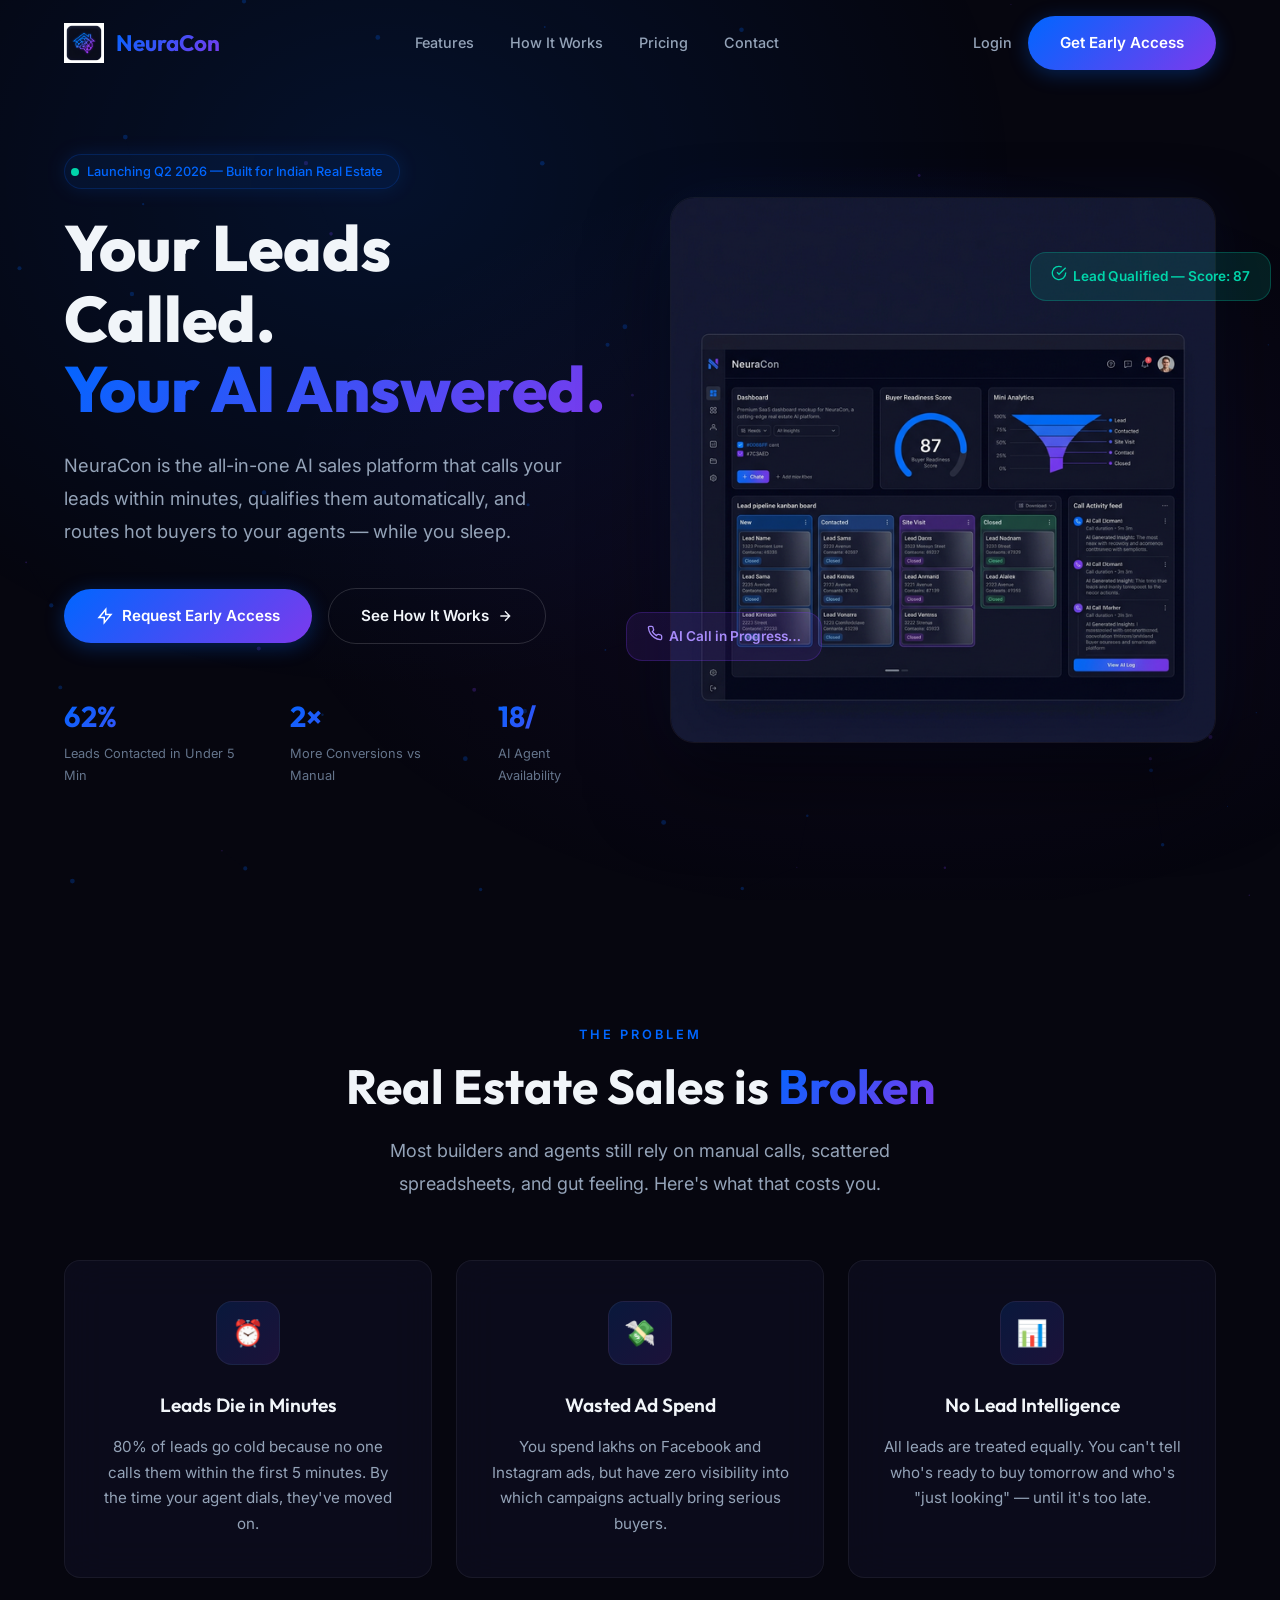
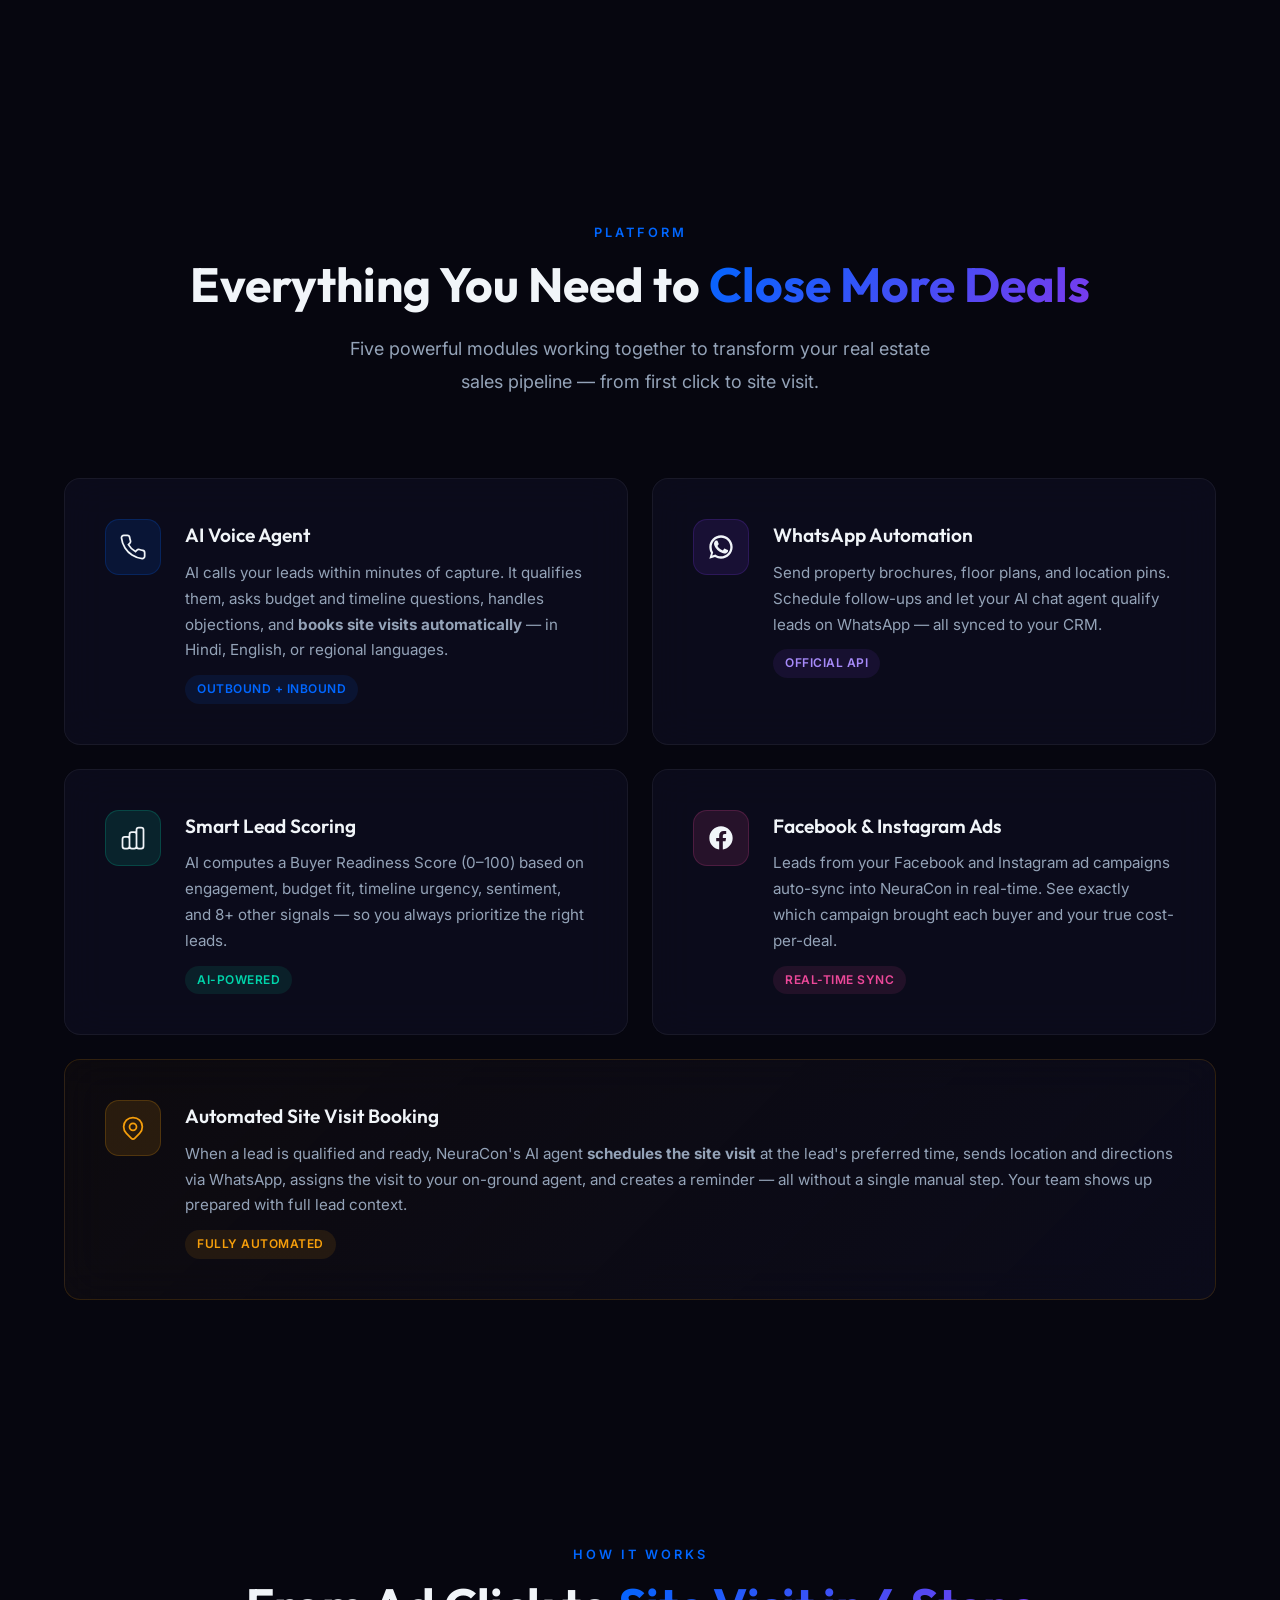
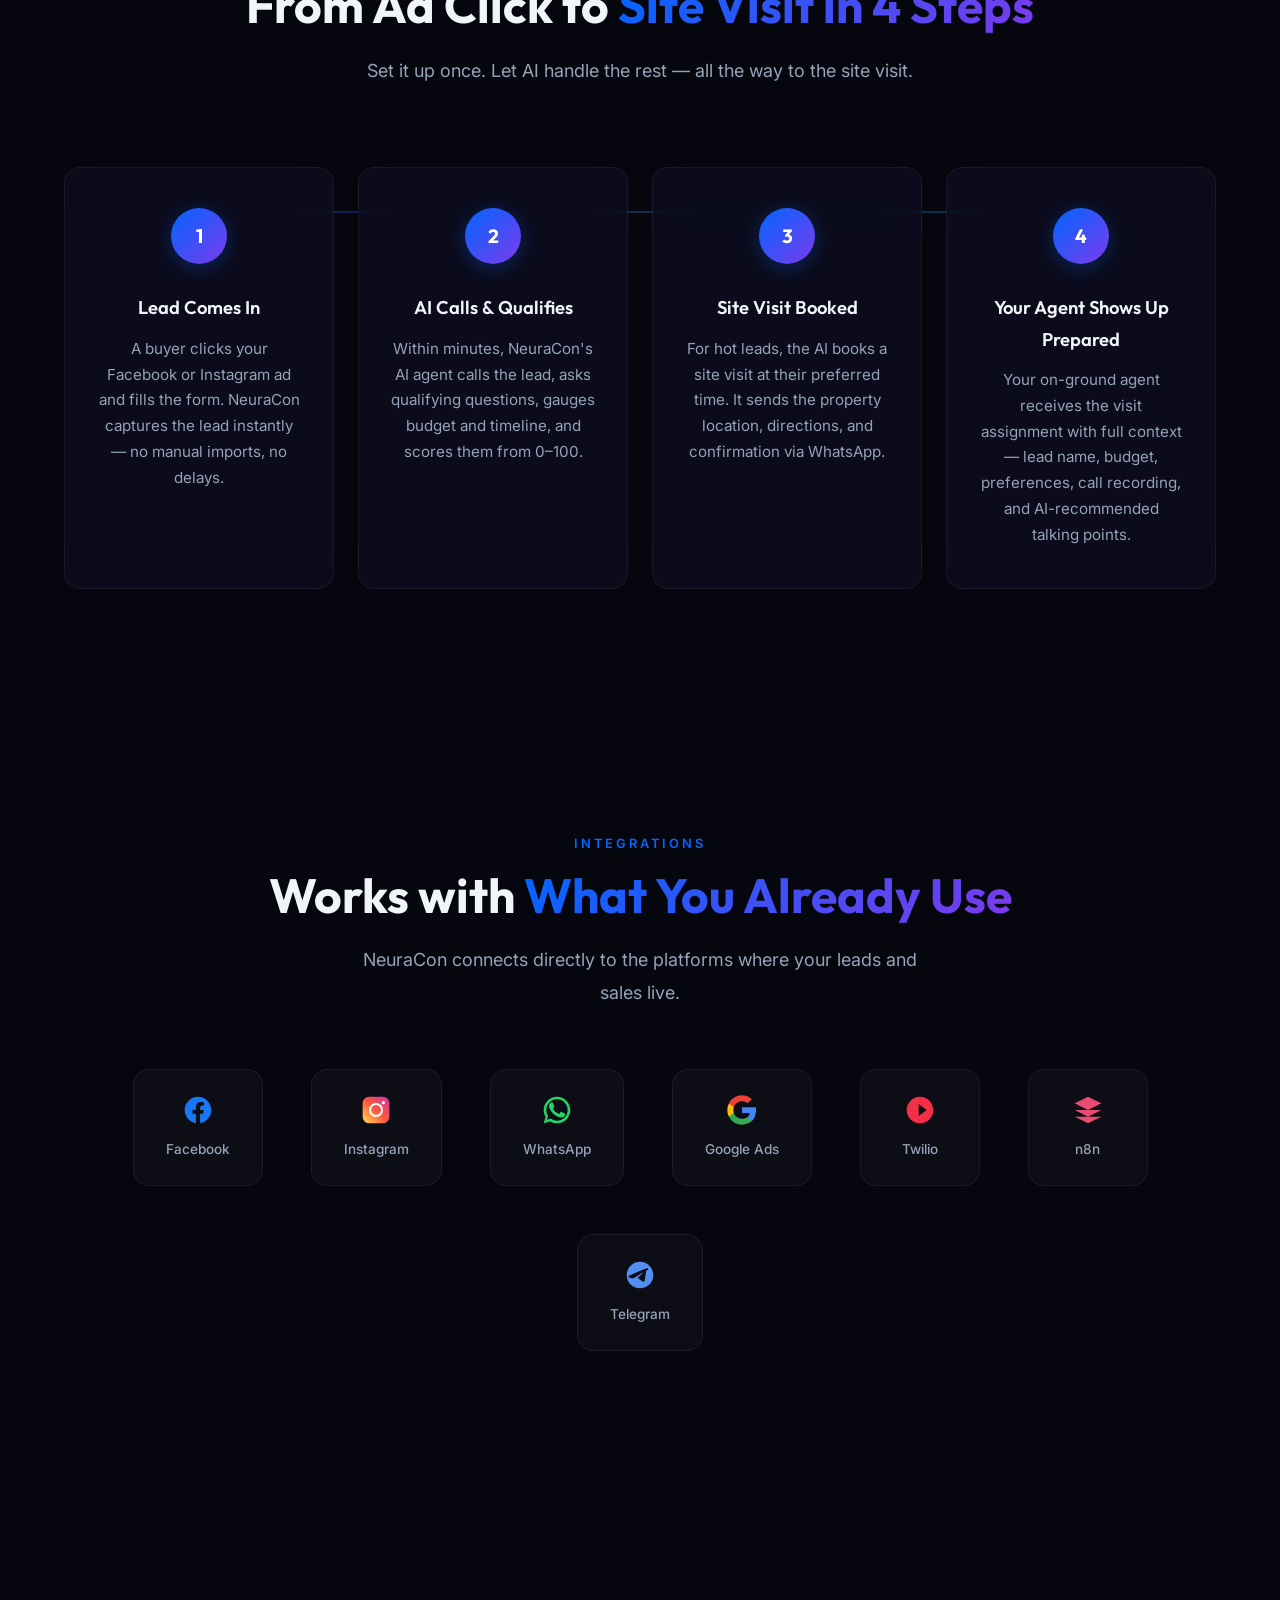
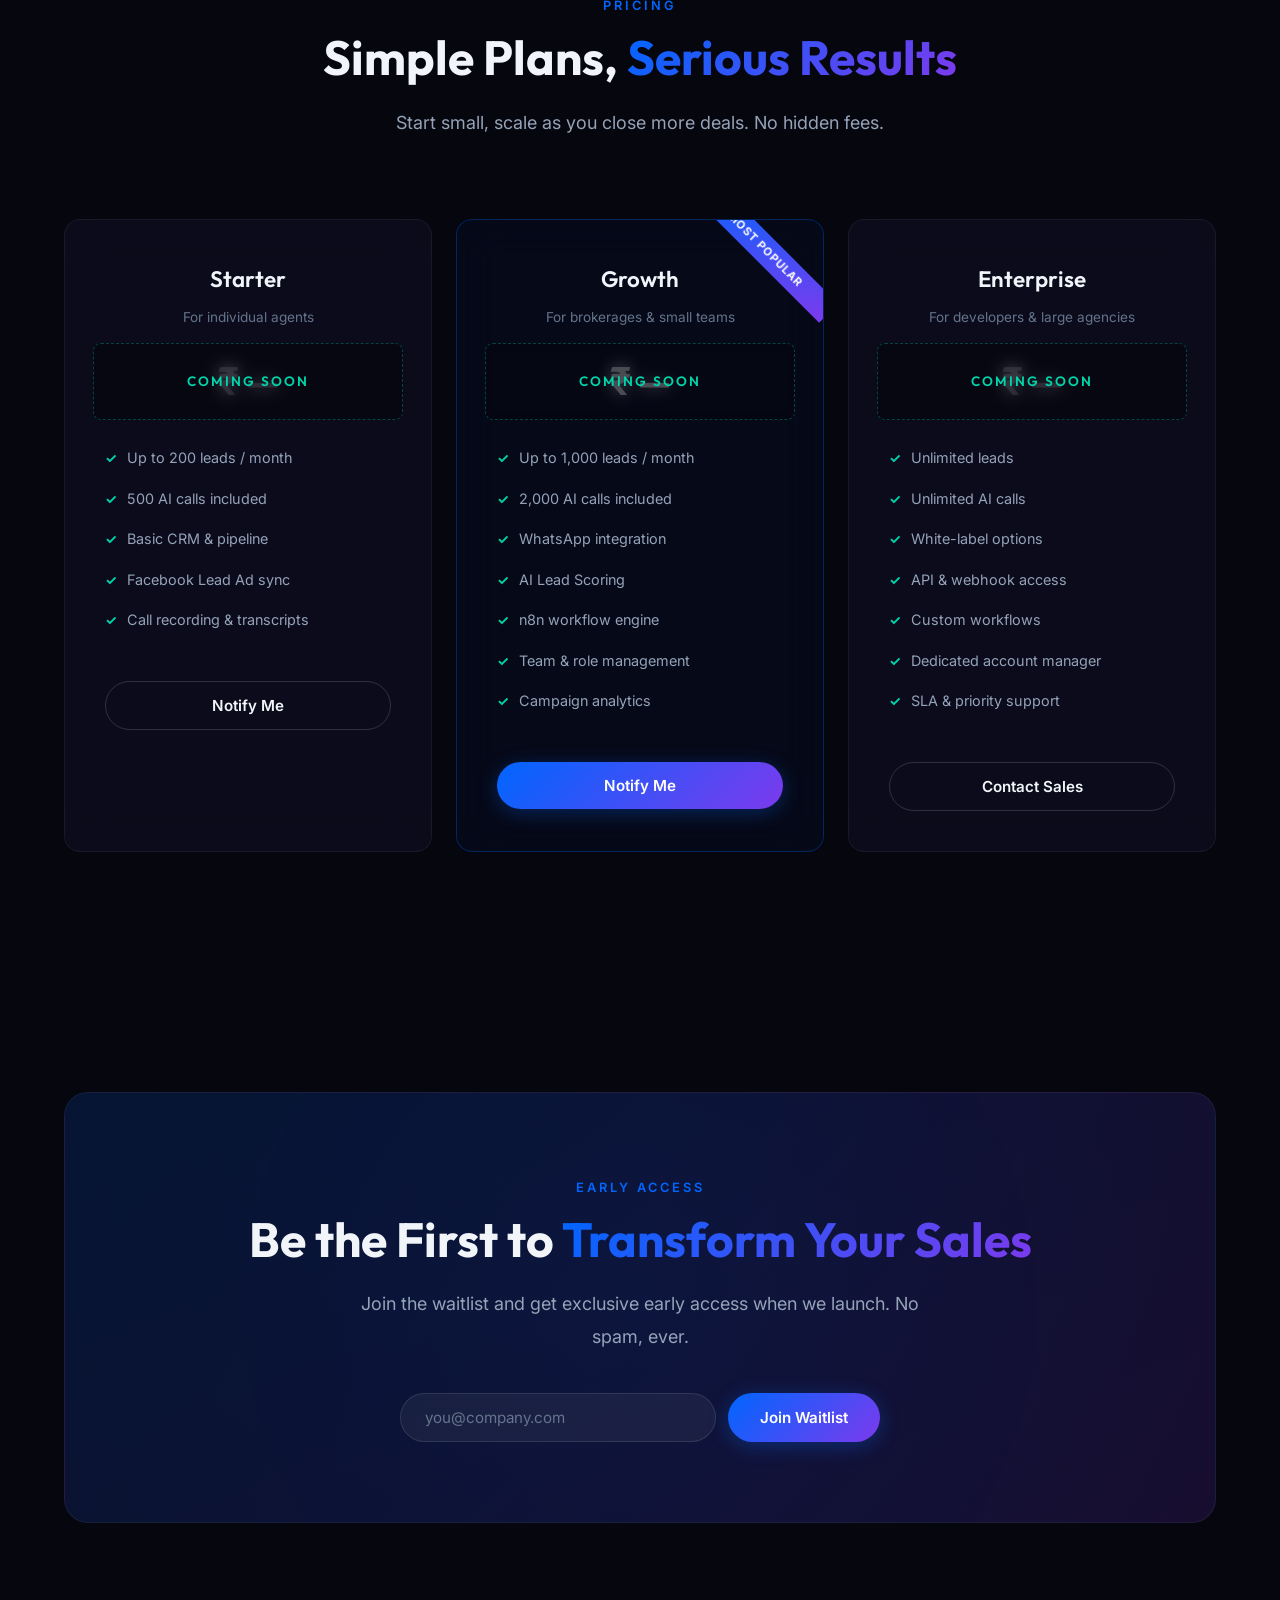
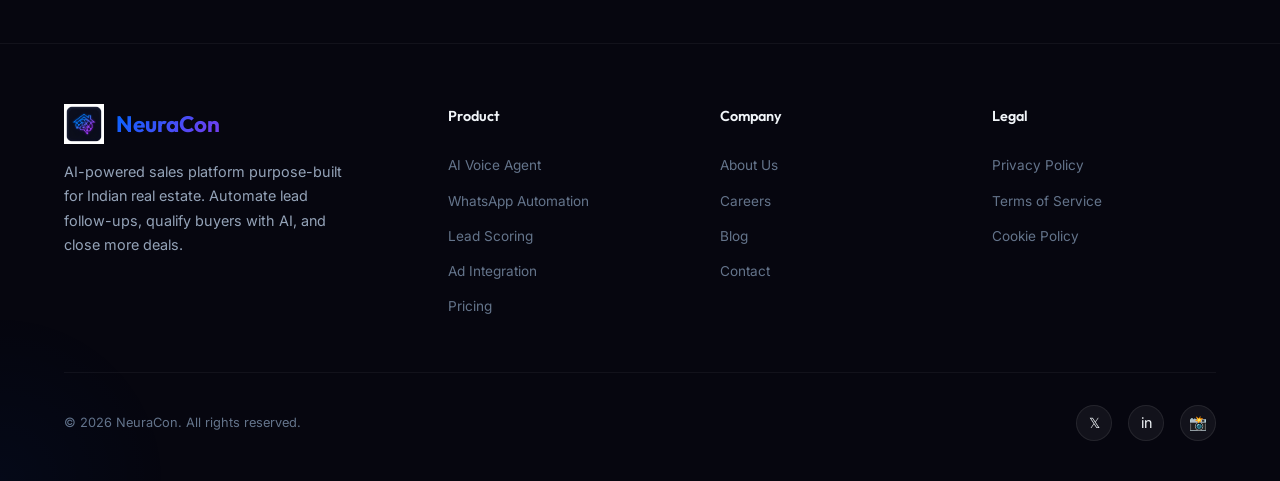
==== WebLanding/index.html @ b3e832b5 "v0.1 - initial landing page build" ====
<!DOCTYPE html>
<html lang="en">
<head>
  <meta charset="UTF-8">
  <meta name="viewport" content="width=device-width, initial-scale=1.0">
  <title>NeuraCon — AI-Powered Sales for Real Estate</title>
  <meta name="description" content="NeuraCon transforms real estate sales with AI voice agents, smart lead scoring, WhatsApp automation, and Facebook/Instagram ad integration. Close more deals, automatically.">
  <meta name="keywords" content="NeuraCon, AI voice agent, real estate CRM, lead generation, WhatsApp automation, Facebook ads, lead scoring">
  <meta name="theme-color" content="#06060f">

  <!-- Favicon -->
  <link rel="icon" type="image/png" href="assets/images/favicon.png">

  <!-- Google Fonts -->
  <link rel="preconnect" href="https://fonts.googleapis.com">
  <link rel="preconnect" href="https://fonts.gstatic.com" crossorigin>
  <link href="https://fonts.googleapis.com/css2?family=Inter:wght@400;500;600;700;800&family=Outfit:wght@400;500;600;700;800&display=swap" rel="stylesheet">

  <!-- Styles -->
  <link rel="stylesheet" href="index.css">
</head>
<body>

  <!-- Particles Background -->
  <canvas id="particles-canvas"></canvas>

  <!-- ============ NAVBAR ============ -->
  <nav class="navbar" id="navbar">
    <div class="container">
      <a href="#" class="navbar-logo">
        <img src="assets/images/favicon.png" alt="NeuraCon Icon">
        <span class="gradient-text">NeuraCon</span>
      </a>

      <div class="nav-links" id="navLinks">
        <a href="#features">Features</a>
        <a href="#how-it-works">How It Works</a>
        <a href="#pricing">Pricing</a>
        <a href="#contact">Contact</a>
      </div>

      <div class="nav-cta">
        <a href="login.html" class="nav-login">Login</a>
        <a href="#waitlist" class="btn btn-primary btn-sm">Get Early Access</a>
      </div>

      <div class="hamburger" id="hamburger" onclick="toggleMobile()">
        <span></span>
        <span></span>
        <span></span>
      </div>
    </div>
  </nav>

  <!-- ============ HERO ============ -->
  <section class="hero" id="hero">
    <div class="container">
      <div class="hero-grid">
        <div class="hero-content">
          <div class="hero-badge">
            <span class="hero-badge-dot"></span>
            Launching Q2 2026 — Built for Indian Real Estate
          </div>

          <h1 class="hero-title">
            <span class="line">Your Leads Called.</span>
            <span class="line"><span class="gradient-text">Your AI Answered.</span></span>
          </h1>

          <p class="hero-description">
            NeuraCon is the all-in-one AI sales platform that calls your leads within minutes,
            qualifies them automatically, and routes hot buyers to your agents — while you sleep.
          </p>

          <div class="hero-actions">
            <a href="#waitlist" class="btn btn-primary">
              <svg width="18" height="18" fill="none" stroke="currentColor" stroke-width="2" viewBox="0 0 24 24"><path d="M13 10V3L4 14h7v7l9-11h-7z"/></svg>
              Request Early Access
            </a>
            <a href="#how-it-works" class="btn btn-secondary">
              See How It Works
              <svg width="16" height="16" fill="none" stroke="currentColor" stroke-width="2" viewBox="0 0 24 24"><path d="M5 12h14M12 5l7 7-7 7"/></svg>
            </a>
          </div>

          <div class="hero-stats">
            <div class="hero-stat">
              <div class="hero-stat-value" data-count="80">0%</div>
              <div class="hero-stat-label">Leads Contacted in Under 5 Min</div>
            </div>
            <div class="hero-stat">
              <div class="hero-stat-value" data-count="3">0×</div>
              <div class="hero-stat-label">More Conversions vs Manual</div>
            </div>
            <div class="hero-stat">
              <div class="hero-stat-value" data-count="24">0/7</div>
              <div class="hero-stat-label">AI Agent Availability</div>
            </div>
          </div>
        </div>

        <div class="hero-visual">
          <img src="assets/images/dashboard-mockup.png" alt="NeuraCon Dashboard Preview" loading="eager">
          <div class="hero-float-badge badge-1">
            <svg width="16" height="16" fill="none" stroke="currentColor" stroke-width="2" viewBox="0 0 24 24"><path d="M22 11.08V12a10 10 0 11-5.93-9.14"/><path d="M22 4L12 14.01l-3-3"/></svg>
            &nbsp;Lead Qualified — Score: 87
          </div>
          <div class="hero-float-badge badge-2">
            <svg width="16" height="16" fill="none" stroke="currentColor" stroke-width="2" viewBox="0 0 24 24"><path d="M22 16.92v3a2 2 0 01-2.18 2 19.79 19.79 0 01-8.63-3.07 19.5 19.5 0 01-6-6 19.79 19.79 0 01-3.07-8.67A2 2 0 014.11 2h3a2 2 0 012 1.72c.127.96.361 1.903.7 2.81a2 2 0 01-.45 2.11L8.09 9.91a16 16 0 006 6l1.27-1.27a2 2 0 012.11-.45c.907.339 1.85.573 2.81.7A2 2 0 0122 16.92z"/></svg>
            &nbsp;AI Call in Progress…
          </div>
        </div>
      </div>
    </div>
  </section>

  <!-- ============ PAIN POINTS ============ -->
  <section class="pain-points" id="problems">
    <div class="container">
      <div style="text-align: center;" class="reveal">
        <span class="section-label">The Problem</span>
        <h2 class="section-title">Real Estate Sales is <span class="gradient-text">Broken</span></h2>
        <p class="section-subtitle" style="margin: 0 auto;">Most builders and agents still rely on manual calls, scattered spreadsheets, and gut feeling. Here's what that costs you.</p>
      </div>

      <div class="pain-grid">
        <div class="pain-card glass-card reveal">
          <div class="pain-icon">⏰</div>
          <h3>Leads Die in Minutes</h3>
          <p>80% of leads go cold because no one calls them within the first 5 minutes. By the time your agent dials, they've moved on.</p>
        </div>

        <div class="pain-card glass-card reveal">
          <div class="pain-icon">💸</div>
          <h3>Wasted Ad Spend</h3>
          <p>You spend lakhs on Facebook and Instagram ads, but have zero visibility into which campaigns actually bring serious buyers.</p>
        </div>

        <div class="pain-card glass-card reveal">
          <div class="pain-icon">📊</div>
          <h3>No Lead Intelligence</h3>
          <p>All leads are treated equally. You can't tell who's ready to buy tomorrow and who's "just looking" — until it's too late.</p>
        </div>
      </div>
    </div>
  </section>

  <!-- ============ FEATURES ============ -->
  <section class="features" id="features">
    <div class="container">
      <div class="features-header reveal">
        <span class="section-label">Platform</span>
        <h2 class="section-title">Everything You Need to <span class="gradient-text">Close More Deals</span></h2>
        <p class="section-subtitle">Five powerful modules working together to transform your real estate sales pipeline — from first click to site visit.</p>
      </div>

      <div class="features-grid">
        <div class="feature-card glass-card reveal">
          <div class="feature-icon blue">
            <svg width="28" height="28" fill="none" stroke="currentColor" stroke-width="1.5" viewBox="0 0 24 24"><path d="M22 16.92v3a2 2 0 01-2.18 2 19.79 19.79 0 01-8.63-3.07 19.5 19.5 0 01-6-6A19.79 19.79 0 012.12 4.18 2 2 0 014.11 2h3a2 2 0 012 1.72c.127.96.361 1.903.7 2.81a2 2 0 01-.45 2.11L8.09 9.91a16 16 0 006 6l1.27-1.27a2 2 0 012.11-.45c.907.339 1.85.573 2.81.7A2 2 0 0122 16.92z"/></svg>
          </div>
          <div class="feature-content">
            <h3>AI Voice Agent</h3>
            <p>AI calls your leads within minutes of capture. It qualifies them, asks budget and timeline questions, handles objections, and <strong>books site visits automatically</strong> — in Hindi, English, or regional languages.</p>
            <span class="feature-tag blue">OUTBOUND + INBOUND</span>
          </div>
        </div>

        <div class="feature-card glass-card reveal">
          <div class="feature-icon purple">
            <svg width="28" height="28" viewBox="0 0 24 24" fill="currentColor"><path d="M17.472 14.382c-.297-.149-1.758-.867-2.03-.967-.273-.099-.471-.148-.67.15-.197.297-.767.966-.94 1.164-.173.199-.347.223-.644.075-.297-.15-1.255-.463-2.39-1.475-.883-.788-1.48-1.761-1.653-2.059-.173-.297-.018-.458.13-.606.134-.133.298-.347.446-.52.149-.174.198-.298.298-.497.099-.198.05-.371-.025-.52-.075-.149-.669-1.612-.916-2.207-.242-.579-.487-.5-.669-.51-.173-.008-.371-.01-.57-.01-.198 0-.52.074-.792.372-.272.297-1.04 1.016-1.04 2.479 0 1.462 1.065 2.875 1.213 3.074.149.198 2.096 3.2 5.077 4.487.709.306 1.262.489 1.694.625.712.227 1.36.195 1.871.118.571-.085 1.758-.719 2.006-1.413.248-.694.248-1.289.173-1.413-.074-.124-.272-.198-.57-.347z"/><path d="M12 2C6.477 2 2 6.477 2 12c0 1.89.525 3.66 1.438 5.168L2 22l4.832-1.438A9.955 9.955 0 0012 22c5.523 0 10-4.477 10-10S17.523 2 12 2zm0 18c-1.66 0-3.203-.508-4.484-1.375l-.316-.188-2.684.797.797-2.684-.188-.316A7.953 7.953 0 014 12c0-4.411 3.589-8 8-8s8 3.589 8 8-3.589 8-8 8z"/></svg>
          </div>
          <div class="feature-content">
            <h3>WhatsApp Automation</h3>
            <p>Send property brochures, floor plans, and location pins. Schedule follow-ups and let your AI chat agent qualify leads on WhatsApp — all synced to your CRM.</p>
            <span class="feature-tag purple">OFFICIAL API</span>
          </div>
        </div>

        <div class="feature-card glass-card reveal">
          <div class="feature-icon teal">
            <svg width="28" height="28" fill="none" stroke="currentColor" stroke-width="1.5" viewBox="0 0 24 24"><path d="M9 19v-6a2 2 0 00-2-2H5a2 2 0 00-2 2v6a2 2 0 002 2h2a2 2 0 002-2zm0 0V9a2 2 0 012-2h2a2 2 0 012 2v10m-6 0a2 2 0 002 2h2a2 2 0 002-2m0 0V5a2 2 0 012-2h2a2 2 0 012 2v14a2 2 0 01-2 2h-2a2 2 0 01-2-2z"/></svg>
          </div>
          <div class="feature-content">
            <h3>Smart Lead Scoring</h3>
            <p>AI computes a Buyer Readiness Score (0–100) based on engagement, budget fit, timeline urgency, sentiment, and 8+ other signals — so you always prioritize the right leads.</p>
            <span class="feature-tag teal">AI-POWERED</span>
          </div>
        </div>

        <div class="feature-card glass-card reveal">
          <div class="feature-icon pink">
            <svg width="28" height="28" viewBox="0 0 24 24" fill="currentColor"><path d="M22 12c0-5.523-4.477-10-10-10S2 6.477 2 12c0 4.991 3.657 9.128 8.438 9.878v-6.987h-2.54V12h2.54V9.797c0-2.506 1.492-3.89 3.777-3.89 1.094 0 2.238.195 2.238.195v2.46h-1.26c-1.243 0-1.63.771-1.63 1.562V12h2.773l-.443 2.89h-2.33v6.988C18.343 21.128 22 16.991 22 12z"/></svg>
          </div>
          <div class="feature-content">
            <h3>Facebook & Instagram Ads</h3>
            <p>Leads from your Facebook and Instagram ad campaigns auto-sync into NeuraCon in real-time. See exactly which campaign brought each buyer and your true cost-per-deal.</p>
            <span class="feature-tag pink">REAL-TIME SYNC</span>
          </div>
        </div>

        <div class="feature-card feature-card-wide glass-card reveal">
          <div class="feature-icon" style="background: rgba(245, 158, 11, 0.12); border: 1px solid rgba(245, 158, 11, 0.2);">
            <svg width="28" height="28" fill="none" stroke="#F59E0B" stroke-width="1.5" viewBox="0 0 24 24"><path d="M17.657 16.657L13.414 20.9a1.998 1.998 0 01-2.827 0l-4.244-4.243a8 8 0 1111.314 0z"/><path d="M15 11a3 3 0 11-6 0 3 3 0 016 0z"/></svg>
          </div>
          <div class="feature-content">
            <h3>Automated Site Visit Booking</h3>
            <p>When a lead is qualified and ready, NeuraCon's AI agent <strong>schedules the site visit</strong> at the lead's preferred time, sends location and directions via WhatsApp, assigns the visit to your on-ground agent, and creates a reminder — all without a single manual step. Your team shows up prepared with full lead context.</p>
            <span class="feature-tag" style="background: rgba(245, 158, 11, 0.1); color: #F59E0B;">FULLY AUTOMATED</span>
          </div>
        </div>
      </div>
    </div>
  </section>

  <!-- ============ HOW IT WORKS ============ -->
  <section class="how-it-works" id="how-it-works">
    <div class="container">
      <div class="how-header reveal">
        <span class="section-label">How It Works</span>
        <h2 class="section-title">From Ad Click to <span class="gradient-text">Site Visit in 4 Steps</span></h2>
        <p class="section-subtitle">Set it up once. Let AI handle the rest — all the way to the site visit.</p>
      </div>

      <div class="steps-container steps-4">
        <div class="step-card glass-card reveal">
          <div class="step-number">1</div>
          <h3>Lead Comes In</h3>
          <p>A buyer clicks your Facebook or Instagram ad and fills the form. NeuraCon captures the lead instantly — no manual imports, no delays.</p>
        </div>

        <div class="step-card glass-card reveal">
          <div class="step-number">2</div>
          <h3>AI Calls & Qualifies</h3>
          <p>Within minutes, NeuraCon's AI agent calls the lead, asks qualifying questions, gauges budget and timeline, and scores them from 0–100.</p>
        </div>

        <div class="step-card glass-card reveal">
          <div class="step-number">3</div>
          <h3>Site Visit Booked</h3>
          <p>For hot leads, the AI books a site visit at their preferred time. It sends the property location, directions, and confirmation via WhatsApp.</p>
        </div>

        <div class="step-card glass-card reveal">
          <div class="step-number">4</div>
          <h3>Your Agent Shows Up Prepared</h3>
          <p>Your on-ground agent receives the visit assignment with full context — lead name, budget, preferences, call recording, and AI-recommended talking points.</p>
        </div>
      </div>
    </div>
  </section>

  <!-- ============ INTEGRATIONS ============ -->
  <section class="integrations" id="integrations">
    <div class="container reveal">
      <span class="section-label">Integrations</span>
      <h2 class="section-title">Works with <span class="gradient-text">What You Already Use</span></h2>
      <p class="section-subtitle integrations-subtitle">NeuraCon connects directly to the platforms where your leads and sales live.</p>

      <div class="integration-logos">
        <div class="integration-item">
          <svg class="int-icon-svg" width="32" height="32" viewBox="0 0 24 24" fill="#1877F2"><path d="M22 12c0-5.523-4.477-10-10-10S2 6.477 2 12c0 4.991 3.657 9.128 8.438 9.878v-6.987h-2.54V12h2.54V9.797c0-2.506 1.492-3.89 3.777-3.89 1.094 0 2.238.195 2.238.195v2.46h-1.26c-1.243 0-1.63.771-1.63 1.562V12h2.773l-.443 2.89h-2.33v6.988C18.343 21.128 22 16.991 22 12z"/></svg>
          <span>Facebook</span>
        </div>
        <div class="integration-item">
          <svg class="int-icon-svg" width="32" height="32" viewBox="0 0 24 24"><defs><linearGradient id="ig-grad" x1="0%" y1="100%" x2="100%" y2="0%"><stop offset="0%" stop-color="#FD5"/><stop offset="50%" stop-color="#FF543E"/><stop offset="100%" stop-color="#C837AB"/></linearGradient></defs><rect x="2" y="2" width="20" height="20" rx="5" fill="url(#ig-grad)"/><circle cx="12" cy="12" r="4.5" fill="none" stroke="white" stroke-width="1.5"/><circle cx="17.5" cy="6.5" r="1.2" fill="white"/></svg>
          <span>Instagram</span>
        </div>
        <div class="integration-item">
          <svg class="int-icon-svg" width="32" height="32" viewBox="0 0 24 24" fill="#25D366"><path d="M17.472 14.382c-.297-.149-1.758-.867-2.03-.967-.273-.099-.471-.148-.67.15-.197.297-.767.966-.94 1.164-.173.199-.347.223-.644.075-.297-.15-1.255-.463-2.39-1.475-.883-.788-1.48-1.761-1.653-2.059-.173-.297-.018-.458.13-.606.134-.133.298-.347.446-.52.149-.174.198-.298.298-.497.099-.198.05-.371-.025-.52-.075-.149-.669-1.612-.916-2.207-.242-.579-.487-.5-.669-.51-.173-.008-.371-.01-.57-.01-.198 0-.52.074-.792.372-.272.297-1.04 1.016-1.04 2.479 0 1.462 1.065 2.875 1.213 3.074.149.198 2.096 3.2 5.077 4.487.709.306 1.262.489 1.694.625.712.227 1.36.195 1.871.118.571-.085 1.758-.719 2.006-1.413.248-.694.248-1.289.173-1.413-.074-.124-.272-.198-.57-.347z"/><path d="M12 2C6.477 2 2 6.477 2 12c0 1.89.525 3.66 1.438 5.168L2 22l4.832-1.438A9.955 9.955 0 0012 22c5.523 0 10-4.477 10-10S17.523 2 12 2zm0 18c-1.66 0-3.203-.508-4.484-1.375l-.316-.188-2.684.797.797-2.684-.188-.316A7.953 7.953 0 014 12c0-4.411 3.589-8 8-8s8 3.589 8 8-3.589 8-8 8z"/></svg>
          <span>WhatsApp</span>
        </div>
        <div class="integration-item">
          <svg class="int-icon-svg" width="32" height="32" viewBox="0 0 24 24" fill="#4285F4"><path d="M22.56 12.25c0-.78-.07-1.53-.2-2.25H12v4.26h5.92a5.06 5.06 0 01-2.2 3.32v2.77h3.56c2.08-1.92 3.28-4.74 3.28-8.1z"/><path d="M12 23c2.97 0 5.46-.98 7.28-2.66l-3.56-2.77c-.98.66-2.23 1.06-3.72 1.06-2.86 0-5.29-1.93-6.16-4.53H2.18v2.84A10.998 10.998 0 0012 23z" fill="#34A853"/><path d="M5.84 14.09a6.6 6.6 0 010-4.18V7.07H2.18A10.998 10.998 0 001 12c0 1.78.43 3.46 1.18 4.93l3.66-2.84z" fill="#FBBC05"/><path d="M12 5.38c1.62 0 3.06.56 4.21 1.64l3.15-3.15C17.45 2.09 14.97 1 12 1 7.7 1 3.99 3.47 2.18 7.07l3.66 2.84c.87-2.6 3.3-4.53 6.16-4.53z" fill="#EA4335"/></svg>
          <span>Google Ads</span>
        </div>
        <div class="integration-item">
          <svg class="int-icon-svg" width="32" height="32" viewBox="0 0 24 24" fill="#F22F46"><path d="M12 2C6.48 2 2 6.48 2 12s4.48 10 10 10 10-4.48 10-10S17.52 2 12 2zm-1 14.5v-9l6 4.5-6 4.5z"/></svg>
          <span>Twilio</span>
        </div>
        <div class="integration-item">
          <svg class="int-icon-svg" width="32" height="32" viewBox="0 0 24 24" fill="#EA4B71"><path d="M12 2L2 7l10 5 10-5-10-5zM2 17l10 5 10-5M2 12l10 5 10-5"/></svg>
          <span>n8n</span>
        </div>
        <div class="integration-item">
          <svg class="int-icon-svg" width="32" height="32" viewBox="0 0 24 24" fill="#528FF0"><path d="M12 2C6.48 2 2 6.48 2 12s4.48 10 10 10 10-4.48 10-10S17.52 2 12 2zm4.64 6.8c-.15 1.58-.8 5.42-1.13 7.19-.14.75-.42 1-.68 1.03-.58.05-1.02-.38-1.58-.75-.88-.58-1.38-.94-2.23-1.5-.99-.65-.35-1.01.22-1.59.15-.15 2.71-2.48 2.76-2.69.01-.03.01-.14-.07-.2-.08-.06-.19-.04-.27-.02-.12.02-1.96 1.25-5.54 3.66-.52.36-1.0.54-1.42.53-.47-.01-1.37-.27-2.04-.49-.82-.27-1.47-.42-1.41-.88.03-.24.37-.49 1.02-.75 4.01-1.74 6.69-2.89 8.03-3.45 3.82-1.59 4.62-1.87 5.14-1.88.11 0 .37.03.53.17.14.12.18.28.2.47-.01.06.01.24 0 .37z"/></svg>
          <span>Telegram</span>
        </div>
      </div>
    </div>
  </section>

  <!-- ============ PRICING ============ -->
  <section class="pricing" id="pricing">
    <div class="container">
      <div class="pricing-header reveal">
        <span class="section-label">Pricing</span>
        <h2 class="section-title">Simple Plans, <span class="gradient-text">Serious Results</span></h2>
        <p class="section-subtitle">Start small, scale as you close more deals. No hidden fees.</p>
      </div>

      <div class="pricing-grid">
        <div class="pricing-card glass-card reveal">
          <div class="pricing-plan-name">Starter</div>
          <p style="color: var(--text-muted); font-size: 0.85rem;">For individual agents</p>
          <div class="pricing-price">
            <span>₹ —</span>
            <div class="coming-soon-overlay">Coming Soon</div>
          </div>
          <ul class="pricing-features">
            <li>Up to 200 leads / month</li>
            <li>500 AI calls included</li>
            <li>Basic CRM & pipeline</li>
            <li>Facebook Lead Ad sync</li>
            <li>Call recording & transcripts</li>
          </ul>
          <button class="btn btn-secondary" disabled>Notify Me</button>
        </div>

        <div class="pricing-card glass-card featured reveal">
          <div class="pricing-plan-name">Growth</div>
          <p style="color: var(--text-muted); font-size: 0.85rem;">For brokerages & small teams</p>
          <div class="pricing-price">
            <span>₹ —</span>
            <div class="coming-soon-overlay">Coming Soon</div>
          </div>
          <ul class="pricing-features">
            <li>Up to 1,000 leads / month</li>
            <li>2,000 AI calls included</li>
            <li>WhatsApp integration</li>
            <li>AI Lead Scoring</li>
            <li>n8n workflow engine</li>
            <li>Team & role management</li>
            <li>Campaign analytics</li>
          </ul>
          <button class="btn btn-primary" disabled>Notify Me</button>
        </div>

        <div class="pricing-card glass-card reveal">
          <div class="pricing-plan-name">Enterprise</div>
          <p style="color: var(--text-muted); font-size: 0.85rem;">For developers & large agencies</p>
          <div class="pricing-price">
            <span>₹ —</span>
            <div class="coming-soon-overlay">Coming Soon</div>
          </div>
          <ul class="pricing-features">
            <li>Unlimited leads</li>
            <li>Unlimited AI calls</li>
            <li>White-label options</li>
            <li>API & webhook access</li>
            <li>Custom workflows</li>
            <li>Dedicated account manager</li>
            <li>SLA & priority support</li>
          </ul>
          <button class="btn btn-secondary" disabled>Contact Sales</button>
        </div>
      </div>
    </div>
  </section>

  <!-- ============ CTA / WAITLIST ============ -->
  <section class="cta-section" id="waitlist">
    <div class="container">
      <div class="cta-inner reveal">
        <span class="section-label">Early Access</span>
        <h2 class="section-title">Be the First to <span class="gradient-text">Transform Your Sales</span></h2>
        <p class="section-subtitle">
          Join the waitlist and get exclusive early access when we launch. No spam, ever.
        </p>

        <form class="waitlist-form" id="waitlistForm" onsubmit="handleWaitlist(event)">
          <input type="email" id="waitlist-email" placeholder="you@company.com" required>
          <button type="submit" class="btn btn-primary">Join Waitlist</button>
        </form>

        <div class="waitlist-success" id="waitlistSuccess">
          <svg width="20" height="20" fill="none" stroke="currentColor" stroke-width="2" viewBox="0 0 24 24"><path d="M22 11.08V12a10 10 0 11-5.93-9.14"/><path d="M22 4L12 14.01l-3-3"/></svg>
          You're on the list! We'll reach out soon.
        </div>
      </div>
    </div>
  </section>

  <!-- ============ FOOTER ============ -->
  <footer class="footer" id="contact">
    <div class="container">
      <div class="footer-grid">
        <div class="footer-brand">
          <a href="#" class="navbar-logo">
            <img src="assets/images/favicon.png" alt="NeuraCon Icon">
            <span class="gradient-text">NeuraCon</span>
          </a>
          <p>AI-powered sales platform purpose-built for Indian real estate. Automate lead follow-ups, qualify buyers with AI, and close more deals.</p>
        </div>

        <div class="footer-col">
          <h4>Product</h4>
          <a href="#features">AI Voice Agent</a>
          <a href="#features">WhatsApp Automation</a>
          <a href="#features">Lead Scoring</a>
          <a href="#features">Ad Integration</a>
          <a href="#pricing">Pricing</a>
        </div>

        <div class="footer-col">
          <h4>Company</h4>
          <a href="#">About Us</a>
          <a href="#">Careers</a>
          <a href="#">Blog</a>
          <a href="#contact">Contact</a>
        </div>

        <div class="footer-col">
          <h4>Legal</h4>
          <a href="#">Privacy Policy</a>
          <a href="#">Terms of Service</a>
          <a href="#">Cookie Policy</a>
        </div>
      </div>

      <div class="footer-bottom">
        <p>&copy; 2026 NeuraCon. All rights reserved.</p>
        <div class="footer-socials">
          <a href="#" aria-label="Twitter">𝕏</a>
          <a href="#" aria-label="LinkedIn">in</a>
          <a href="#" aria-label="Instagram">📸</a>
        </div>
      </div>
    </div>
  </footer>

  <!-- Scripts -->
  <script src="script.js"></script>
</body>
</html>
---- WebLanding/index.css ----
/* ================================================
   NeuraCon Landing Page — Design System & Styles
   ================================================ */

/* ---- CSS Reset & Base ---- */
*, *::before, *::after {
  margin: 0;
  padding: 0;
  box-sizing: border-box;
}

:root {
  /* Colors */
  --bg-primary: #06060f;
  --bg-secondary: #0d0d1a;
  --bg-card: rgba(15, 15, 35, 0.6);
  --bg-card-hover: rgba(25, 25, 55, 0.8);
  --bg-glass: rgba(255, 255, 255, 0.03);
  --bg-glass-border: rgba(255, 255, 255, 0.06);

  --accent-blue: #0066FF;
  --accent-purple: #7C3AED;
  --accent-teal: #00D4AA;
  --accent-pink: #EC4899;

  --gradient-primary: linear-gradient(135deg, #0066FF, #7C3AED);
  --gradient-glow: linear-gradient(135deg, rgba(0, 102, 255, 0.15), rgba(124, 58, 237, 0.15));
  --gradient-teal: linear-gradient(135deg, #00D4AA, #0066FF);
  --gradient-hero: radial-gradient(ellipse at 30% 20%, rgba(0, 102, 255, 0.12) 0%, transparent 50%),
                    radial-gradient(ellipse at 70% 60%, rgba(124, 58, 237, 0.08) 0%, transparent 50%);

  --text-primary: #F1F5F9;
  --text-secondary: #94A3B8;
  --text-muted: #64748B;
  --text-accent: #818CF8;

  /* Typography */
  --font-main: 'Inter', -apple-system, BlinkMacSystemFont, sans-serif;
  --font-display: 'Outfit', 'Inter', sans-serif;

  /* Spacing */
  --section-gap: 120px;
  --container-width: 1200px;
  --border-radius: 16px;
  --border-radius-sm: 8px;
  --border-radius-lg: 24px;

  /* Transitions */
  --transition-fast: 0.2s cubic-bezier(0.4, 0, 0.2, 1);
  --transition-smooth: 0.4s cubic-bezier(0.4, 0, 0.2, 1);
  --transition-spring: 0.6s cubic-bezier(0.34, 1.56, 0.64, 1);
}

html {
  scroll-behavior: smooth;
  font-size: 16px;
}

body {
  font-family: var(--font-main);
  background: var(--bg-primary);
  color: var(--text-primary);
  line-height: 1.7;
  overflow-x: hidden;
  -webkit-font-smoothing: antialiased;
  -moz-osx-font-smoothing: grayscale;
}

a {
  color: inherit;
  text-decoration: none;
}

img {
  max-width: 100%;
  display: block;
}

ul { list-style: none; }

/* ---- Utility ---- */
.container {
  max-width: var(--container-width);
  margin: 0 auto;
  padding: 0 24px;
}

.gradient-text {
  background: var(--gradient-primary);
  -webkit-background-clip: text;
  -webkit-text-fill-color: transparent;
  background-clip: text;
}

.section-label {
  font-size: 0.8rem;
  font-weight: 600;
  letter-spacing: 3px;
  text-transform: uppercase;
  color: var(--accent-blue);
  margin-bottom: 12px;
  display: inline-block;
}

.section-title {
  font-family: var(--font-display);
  font-size: clamp(2rem, 4vw, 3rem);
  font-weight: 700;
  line-height: 1.2;
  margin-bottom: 20px;
}

.section-subtitle {
  font-size: 1.125rem;
  color: var(--text-secondary);
  max-width: 600px;
  line-height: 1.8;
}

/* ---- Glass Card ---- */
.glass-card {
  background: var(--bg-card);
  border: 1px solid var(--bg-glass-border);
  border-radius: var(--border-radius);
  backdrop-filter: blur(20px);
  -webkit-backdrop-filter: blur(20px);
  transition: var(--transition-smooth);
}

.glass-card:hover {
  background: var(--bg-card-hover);
  border-color: rgba(255, 255, 255, 0.1);
  transform: translateY(-4px);
  box-shadow: 0 20px 60px rgba(0, 0, 0, 0.3),
              0 0 40px rgba(0, 102, 255, 0.05);
}

/* ---- Buttons ---- */
.btn {
  display: inline-flex;
  align-items: center;
  gap: 8px;
  padding: 14px 32px;
  border-radius: 50px;
  font-family: var(--font-main);
  font-size: 0.95rem;
  font-weight: 600;
  cursor: pointer;
  border: none;
  transition: var(--transition-smooth);
  position: relative;
  overflow: hidden;
}

.btn-primary {
  background: var(--gradient-primary);
  color: white;
  box-shadow: 0 4px 20px rgba(0, 102, 255, 0.3);
}

.btn-primary:hover {
  transform: translateY(-2px);
  box-shadow: 0 8px 30px rgba(0, 102, 255, 0.5);
}

.btn-primary::after {
  content: '';
  position: absolute;
  inset: 0;
  background: linear-gradient(135deg, rgba(255,255,255,0.1), transparent);
  opacity: 0;
  transition: var(--transition-fast);
}

.btn-primary:hover::after {
  opacity: 1;
}

.btn-secondary {
  background: transparent;
  color: var(--text-primary);
  border: 1px solid rgba(255, 255, 255, 0.15);
}

.btn-secondary:hover {
  border-color: var(--accent-blue);
  background: rgba(0, 102, 255, 0.08);
  transform: translateY(-2px);
}

/* ================================================
   NAVBAR
   ================================================ */
.navbar {
  position: fixed;
  top: 0;
  left: 0;
  right: 0;
  z-index: 1000;
  padding: 16px 0;
  transition: var(--transition-smooth);
}

.navbar.scrolled {
  background: rgba(6, 6, 15, 0.85);
  backdrop-filter: blur(20px);
  -webkit-backdrop-filter: blur(20px);
  border-bottom: 1px solid rgba(255, 255, 255, 0.05);
  padding: 12px 0;
}

.navbar .container {
  display: flex;
  align-items: center;
  justify-content: space-between;
}

.navbar-logo {
  display: flex;
  align-items: center;
  gap: 12px;
}

.navbar-logo img {
  height: 40px;
  width: auto;
}

.navbar-logo span {
  font-family: var(--font-display);
  font-size: 1.4rem;
  font-weight: 700;
}

.nav-links {
  display: flex;
  align-items: center;
  gap: 36px;
}

.nav-links a {
  font-size: 0.9rem;
  font-weight: 500;
  color: var(--text-secondary);
  transition: var(--transition-fast);
  position: relative;
}

.nav-links a:hover {
  color: var(--text-primary);
}

.nav-links a::after {
  content: '';
  position: absolute;
  bottom: -4px;
  left: 0;
  width: 0;
  height: 2px;
  background: var(--gradient-primary);
  transition: var(--transition-smooth);
  border-radius: 1px;
}

.nav-links a:hover::after {
  width: 100%;
}

.nav-cta {
  display: flex;
  align-items: center;
  gap: 16px;
}

.nav-login {
  font-size: 0.9rem;
  font-weight: 500;
  color: var(--text-secondary);
  transition: var(--transition-fast);
}

.nav-login:hover {
  color: var(--text-primary);
}

.hamburger {
  display: none;
  flex-direction: column;
  gap: 5px;
  cursor: pointer;
  padding: 4px;
}

.hamburger span {
  width: 24px;
  height: 2px;
  background: var(--text-primary);
  border-radius: 2px;
  transition: var(--transition-fast);
}

/* ================================================
   HERO
   ================================================ */
.hero {
  min-height: 100vh;
  display: flex;
  align-items: center;
  position: relative;
  padding: 120px 0 80px;
  overflow: hidden;
}

.hero::before {
  content: '';
  position: absolute;
  inset: 0;
  background: var(--gradient-hero);
  pointer-events: none;
}

.hero-grid {
  display: grid;
  grid-template-columns: 1fr 1fr;
  gap: 60px;
  align-items: center;
  position: relative;
  z-index: 2;
}

.hero-badge {
  display: inline-flex;
  align-items: center;
  gap: 8px;
  padding: 6px 16px 6px 6px;
  background: rgba(0, 102, 255, 0.08);
  border: 1px solid rgba(0, 102, 255, 0.2);
  border-radius: 50px;
  font-size: 0.8rem;
  font-weight: 500;
  color: var(--accent-blue);
  margin-bottom: 24px;
  animation: fadeInUp 0.6s ease-out;
}

.hero-badge-dot {
  width: 8px;
  height: 8px;
  border-radius: 50%;
  background: var(--accent-teal);
  animation: pulse 2s infinite;
}

.hero-title {
  font-family: var(--font-display);
  font-size: clamp(2.5rem, 5vw, 4rem);
  font-weight: 800;
  line-height: 1.1;
  margin-bottom: 24px;
  animation: fadeInUp 0.6s ease-out 0.1s both;
}

.hero-title .line {
  display: block;
}

.hero-description {
  font-size: 1.15rem;
  color: var(--text-secondary);
  line-height: 1.8;
  margin-bottom: 40px;
  max-width: 520px;
  animation: fadeInUp 0.6s ease-out 0.2s both;
}

.hero-actions {
  display: flex;
  align-items: center;
  gap: 16px;
  margin-bottom: 48px;
  animation: fadeInUp 0.6s ease-out 0.3s both;
}

.hero-stats {
  display: flex;
  gap: 40px;
  animation: fadeInUp 0.6s ease-out 0.4s both;
}

.hero-stat {
  text-align: left;
}

.hero-stat-value {
  font-family: var(--font-display);
  font-size: 1.8rem;
  font-weight: 700;
  background: var(--gradient-primary);
  -webkit-background-clip: text;
  -webkit-text-fill-color: transparent;
  background-clip: text;
}

.hero-stat-label {
  font-size: 0.8rem;
  color: var(--text-muted);
  margin-top: 2px;
}

/* Hero Visual */
.hero-visual {
  position: relative;
  animation: fadeInRight 0.8s ease-out 0.3s both;
}

.hero-visual img {
  width: 100%;
  border-radius: var(--border-radius-lg);
  border: 1px solid var(--bg-glass-border);
  box-shadow: 0 40px 80px rgba(0, 0, 0, 0.5),
              0 0 60px rgba(0, 102, 255, 0.08);
}

.hero-visual::before {
  content: '';
  position: absolute;
  top: -20%;
  right: -20%;
  width: 140%;
  height: 140%;
  background: radial-gradient(circle, rgba(0, 102, 255, 0.08) 0%, transparent 60%);
  pointer-events: none;
  z-index: -1;
}

/* Floating badge on hero image */
.hero-float-badge {
  position: absolute;
  padding: 12px 20px;
  border-radius: var(--border-radius);
  font-size: 0.85rem;
  font-weight: 600;
  animation: float 4s ease-in-out infinite;
}

.hero-float-badge.badge-1 {
  top: 10%;
  right: -10%;
  background: rgba(0, 212, 170, 0.12);
  border: 1px solid rgba(0, 212, 170, 0.25);
  color: var(--accent-teal);
}

.hero-float-badge.badge-2 {
  bottom: 15%;
  left: -8%;
  background: rgba(124, 58, 237, 0.12);
  border: 1px solid rgba(124, 58, 237, 0.25);
  color: #A78BFA;
  animation-delay: 1.5s;
}

/* ================================================
   PARTICLES CANVAS
   ================================================ */
#particles-canvas {
  position: fixed;
  top: 0;
  left: 0;
  width: 100%;
  height: 100%;
  pointer-events: none;
  z-index: 0;
  opacity: 0.4;
}

/* ================================================
   PAIN POINTS
   ================================================ */
.pain-points {
  padding: var(--section-gap) 0;
  position: relative;
  z-index: 2;
}

.pain-grid {
  display: grid;
  grid-template-columns: repeat(3, 1fr);
  gap: 24px;
  margin-top: 60px;
}

.pain-card {
  padding: 40px 32px;
  text-align: center;
  position: relative;
  overflow: hidden;
}

.pain-card::before {
  content: '';
  position: absolute;
  top: 0;
  left: 50%;
  transform: translateX(-50%);
  width: 60px;
  height: 3px;
  background: var(--gradient-primary);
  border-radius: 2px;
  opacity: 0;
  transition: var(--transition-smooth);
}

.pain-card:hover::before {
  opacity: 1;
}

.pain-icon {
  width: 64px;
  height: 64px;
  border-radius: 16px;
  display: flex;
  align-items: center;
  justify-content: center;
  margin: 0 auto 24px;
  font-size: 1.6rem;
  background: var(--gradient-glow);
  border: 1px solid var(--bg-glass-border);
}

.pain-card h3 {
  font-family: var(--font-display);
  font-size: 1.2rem;
  font-weight: 600;
  margin-bottom: 12px;
}

.pain-card p {
  font-size: 0.95rem;
  color: var(--text-secondary);
  line-height: 1.7;
}

/* ================================================
   FEATURES
   ================================================ */
.features {
  padding: var(--section-gap) 0;
  position: relative;
  z-index: 2;
}

.features-header {
  text-align: center;
  margin-bottom: 80px;
}

.features-header .section-subtitle {
  margin: 0 auto;
}

.features-grid {
  display: grid;
  grid-template-columns: repeat(2, 1fr);
  gap: 24px;
}

.feature-card {
  padding: 40px;
  display: flex;
  gap: 24px;
  align-items: flex-start;
}

.feature-icon {
  flex-shrink: 0;
  width: 56px;
  height: 56px;
  border-radius: 14px;
  display: flex;
  align-items: center;
  justify-content: center;
  font-size: 1.5rem;
}

.feature-icon.blue { background: rgba(0, 102, 255, 0.12); border: 1px solid rgba(0, 102, 255, 0.2); }
.feature-icon.purple { background: rgba(124, 58, 237, 0.12); border: 1px solid rgba(124, 58, 237, 0.2); }
.feature-icon.teal { background: rgba(0, 212, 170, 0.12); border: 1px solid rgba(0, 212, 170, 0.2); }
.feature-icon.pink { background: rgba(236, 72, 153, 0.12); border: 1px solid rgba(236, 72, 153, 0.2); }

.feature-content h3 {
  font-family: var(--font-display);
  font-size: 1.2rem;
  font-weight: 600;
  margin-bottom: 8px;
}

.feature-content p {
  font-size: 0.95rem;
  color: var(--text-secondary);
  line-height: 1.7;
}

.feature-content .feature-tag {
  display: inline-block;
  margin-top: 12px;
  padding: 4px 12px;
  border-radius: 50px;
  font-size: 0.75rem;
  font-weight: 600;
  letter-spacing: 0.5px;
}

.feature-tag.blue { background: rgba(0, 102, 255, 0.1); color: var(--accent-blue); }
.feature-tag.purple { background: rgba(124, 58, 237, 0.1); color: #A78BFA; }
.feature-tag.teal { background: rgba(0, 212, 170, 0.1); color: var(--accent-teal); }
.feature-tag.pink { background: rgba(236, 72, 153, 0.1); color: var(--accent-pink); }

.feature-card-wide {
  grid-column: 1 / -1;
  background: linear-gradient(135deg, rgba(245, 158, 11, 0.03), rgba(15, 15, 35, 0.6)) !important;
  border-color: rgba(245, 158, 11, 0.15) !important;
}

.feature-card-wide:hover {
  border-color: rgba(245, 158, 11, 0.3) !important;
  box-shadow: 0 20px 60px rgba(0, 0, 0, 0.3), 0 0 40px rgba(245, 158, 11, 0.05);
}

/* ================================================
   HOW IT WORKS
   ================================================ */
.how-it-works {
  padding: var(--section-gap) 0;
  position: relative;
  z-index: 2;
}

.how-header {
  text-align: center;
  margin-bottom: 80px;
}

.how-header .section-subtitle {
  margin: 0 auto;
}

.steps-container {
  display: grid;
  grid-template-columns: repeat(3, 1fr);
  gap: 32px;
  position: relative;
}

.steps-container.steps-4 {
  grid-template-columns: repeat(4, 1fr);
  gap: 24px;
}

.steps-container::before {
  content: '';
  position: absolute;
  top: 44px;
  left: 12.5%;
  right: 12.5%;
  height: 2px;
  background: linear-gradient(90deg, var(--accent-blue), var(--accent-purple), var(--accent-teal), var(--accent-blue));
  opacity: 0.3;
}

.step-card {
  text-align: center;
  padding: 40px 32px;
  position: relative;
}

.step-number {
  width: 56px;
  height: 56px;
  border-radius: 50%;
  display: flex;
  align-items: center;
  justify-content: center;
  margin: 0 auto 28px;
  font-family: var(--font-display);
  font-size: 1.2rem;
  font-weight: 700;
  background: var(--gradient-primary);
  color: white;
  position: relative;
  z-index: 3;
  box-shadow: 0 4px 20px rgba(0, 102, 255, 0.3);
}

.step-card h3 {
  font-family: var(--font-display);
  font-size: 1.15rem;
  font-weight: 600;
  margin-bottom: 12px;
}

.step-card p {
  font-size: 0.95rem;
  color: var(--text-secondary);
  line-height: 1.7;
}

/* ================================================
   INTEGRATIONS
   ================================================ */
.integrations {
  padding: var(--section-gap) 0;
  position: relative;
  z-index: 2;
  text-align: center;
}

.integrations-subtitle {
  margin: 0 auto;
}

.integration-logos {
  display: flex;
  justify-content: center;
  align-items: center;
  gap: 48px;
  margin-top: 60px;
  flex-wrap: wrap;
}

.integration-item {
  display: flex;
  flex-direction: column;
  align-items: center;
  gap: 12px;
  padding: 24px 32px;
  border-radius: var(--border-radius);
  background: var(--bg-glass);
  border: 1px solid var(--bg-glass-border);
  transition: var(--transition-smooth);
  min-width: 120px;
}

.integration-item:hover {
  border-color: rgba(255, 255, 255, 0.1);
  transform: translateY(-4px);
  box-shadow: 0 10px 30px rgba(0, 0, 0, 0.2);
}

.integration-item .int-icon {
  font-size: 2rem;
}

.integration-item .int-icon-svg {
  width: 32px;
  height: 32px;
  flex-shrink: 0;
}

.integration-item span {
  font-size: 0.85rem;
  font-weight: 500;
  color: var(--text-secondary);
}

/* ================================================
   PRICING TEASER
   ================================================ */
.pricing {
  padding: var(--section-gap) 0;
  position: relative;
  z-index: 2;
}

.pricing-header {
  text-align: center;
  margin-bottom: 80px;
}

.pricing-header .section-subtitle {
  margin: 0 auto;
}

.pricing-grid {
  display: grid;
  grid-template-columns: repeat(3, 1fr);
  gap: 24px;
}

.pricing-card {
  padding: 40px;
  text-align: center;
  position: relative;
  overflow: hidden;
}

.pricing-card.featured {
  border-color: rgba(0, 102, 255, 0.3);
  background: rgba(0, 102, 255, 0.04);
}

.pricing-card.featured::before {
  content: 'MOST POPULAR';
  position: absolute;
  top: 16px;
  right: -32px;
  padding: 4px 40px;
  background: var(--gradient-primary);
  color: white;
  font-size: 0.7rem;
  font-weight: 700;
  letter-spacing: 1px;
  transform: rotate(45deg);
}

.pricing-plan-name {
  font-family: var(--font-display);
  font-size: 1.4rem;
  font-weight: 600;
  margin-bottom: 8px;
}

.pricing-price {
  font-family: var(--font-display);
  font-size: 2.4rem;
  font-weight: 700;
  margin: 20px 0;
  position: relative;
}

.pricing-price .coming-soon-overlay {
  position: absolute;
  inset: -6px -12px;
  background: rgba(6, 6, 15, 0.7);
  backdrop-filter: blur(8px);
  border-radius: 8px;
  display: flex;
  align-items: center;
  justify-content: center;
  font-size: 0.85rem;
  font-weight: 600;
  letter-spacing: 2px;
  text-transform: uppercase;
  color: var(--accent-teal);
  border: 1px dashed rgba(0, 212, 170, 0.3);
}

.pricing-features {
  margin: 24px 0;
  text-align: left;
}

.pricing-features li {
  padding: 8px 0;
  font-size: 0.9rem;
  color: var(--text-secondary);
  display: flex;
  align-items: center;
  gap: 10px;
}

.pricing-features li::before {
  content: '✓';
  color: var(--accent-teal);
  font-weight: 700;
  font-size: 0.85rem;
}

.pricing-card .btn {
  width: 100%;
  justify-content: center;
  margin-top: 16px;
}

/* ================================================
   CTA / WAITLIST
   ================================================ */
.cta-section {
  padding: var(--section-gap) 0;
  position: relative;
  z-index: 2;
}

.cta-inner {
  text-align: center;
  padding: 80px 60px;
  border-radius: var(--border-radius-lg);
  background: var(--gradient-glow);
  border: 1px solid var(--bg-glass-border);
  position: relative;
  overflow: hidden;
}

.cta-inner::before {
  content: '';
  position: absolute;
  top: -50%;
  left: -50%;
  width: 200%;
  height: 200%;
  background: radial-gradient(circle at 50% 50%, rgba(0, 102, 255, 0.06) 0%, transparent 50%);
  animation: rotateSlow 20s linear infinite;
  pointer-events: none;
}

.cta-inner .section-title {
  position: relative;
  z-index: 2;
}

.cta-inner .section-subtitle {
  margin: 0 auto 40px;
  position: relative;
  z-index: 2;
}

.waitlist-form {
  display: flex;
  justify-content: center;
  gap: 12px;
  max-width: 480px;
  margin: 0 auto;
  position: relative;
  z-index: 2;
}

.waitlist-form input {
  flex: 1;
  padding: 14px 24px;
  border-radius: 50px;
  border: 1px solid rgba(255, 255, 255, 0.1);
  background: rgba(255, 255, 255, 0.05);
  color: var(--text-primary);
  font-family: var(--font-main);
  font-size: 0.95rem;
  outline: none;
  transition: var(--transition-fast);
}

.waitlist-form input::placeholder {
  color: var(--text-muted);
}

.waitlist-form input:focus {
  border-color: var(--accent-blue);
  background: rgba(0, 102, 255, 0.05);
  box-shadow: 0 0 20px rgba(0, 102, 255, 0.1);
}

.waitlist-success {
  display: none;
  align-items: center;
  justify-content: center;
  gap: 8px;
  color: var(--accent-teal);
  font-weight: 600;
  font-size: 1rem;
  margin-top: 16px;
  position: relative;
  z-index: 2;
}

.waitlist-success.show {
  display: flex;
  animation: fadeInUp 0.5s ease-out;
}

/* ================================================
   FOOTER
   ================================================ */
.footer {
  padding: 60px 0 40px;
  border-top: 1px solid rgba(255, 255, 255, 0.05);
  position: relative;
  z-index: 2;
}

.footer-grid {
  display: grid;
  grid-template-columns: 1.5fr 1fr 1fr 1fr;
  gap: 48px;
  margin-bottom: 48px;
}

.footer-brand p {
  font-size: 0.9rem;
  color: var(--text-secondary);
  margin-top: 16px;
  line-height: 1.7;
  max-width: 280px;
}

.footer-brand .navbar-logo {
  margin-bottom: 4px;
}

.footer-col h4 {
  font-family: var(--font-display);
  font-size: 0.9rem;
  font-weight: 600;
  margin-bottom: 20px;
  color: var(--text-primary);
}

.footer-col a {
  display: block;
  font-size: 0.85rem;
  color: var(--text-muted);
  padding: 6px 0;
  transition: var(--transition-fast);
}

.footer-col a:hover {
  color: var(--text-primary);
  transform: translateX(4px);
}

.footer-bottom {
  display: flex;
  justify-content: space-between;
  align-items: center;
  padding-top: 32px;
  border-top: 1px solid rgba(255, 255, 255, 0.05);
}

.footer-bottom p {
  font-size: 0.8rem;
  color: var(--text-muted);
}

.footer-socials {
  display: flex;
  gap: 16px;
}

.footer-socials a {
  width: 36px;
  height: 36px;
  border-radius: 50%;
  display: flex;
  align-items: center;
  justify-content: center;
  background: rgba(255, 255, 255, 0.05);
  border: 1px solid rgba(255, 255, 255, 0.08);
  font-size: 0.9rem;
  transition: var(--transition-smooth);
}

.footer-socials a:hover {
  background: rgba(0, 102, 255, 0.15);
  border-color: rgba(0, 102, 255, 0.3);
  transform: translateY(-2px);
}

/* ================================================
   LOGIN PAGE
   ================================================ */
.login-page {
  min-height: 100vh;
  display: flex;
  align-items: center;
  justify-content: center;
  background: var(--bg-primary);
  position: relative;
  overflow: hidden;
}

.login-page::before {
  content: '';
  position: absolute;
  inset: 0;
  background: var(--gradient-hero);
  pointer-events: none;
}

.login-card {
  width: 100%;
  max-width: 440px;
  padding: 48px;
  position: relative;
  z-index: 2;
  text-align: center;
}

.login-card .navbar-logo {
  justify-content: center;
  margin-bottom: 32px;
}

.login-card .navbar-logo img {
  height: 48px;
}

.login-card .navbar-logo span {
  font-size: 1.6rem;
}

.login-coming-soon {
  padding: 12px 24px;
  background: rgba(0, 212, 170, 0.08);
  border: 1px solid rgba(0, 212, 170, 0.2);
  border-radius: 50px;
  color: var(--accent-teal);
  font-size: 0.85rem;
  font-weight: 600;
  letter-spacing: 2px;
  text-transform: uppercase;
  margin-bottom: 32px;
  display: inline-block;
}

.login-form-group {
  margin-bottom: 16px;
}

.login-form-group input {
  width: 100%;
  padding: 14px 20px;
  border-radius: var(--border-radius-sm);
  border: 1px solid rgba(255, 255, 255, 0.08);
  background: rgba(255, 255, 255, 0.03);
  color: var(--text-muted);
  font-family: var(--font-main);
  font-size: 0.95rem;
  outline: none;
  cursor: not-allowed;
  opacity: 0.5;
}

.login-submit {
  width: 100%;
  margin-top: 8px;
  opacity: 0.5;
  cursor: not-allowed;
}

.login-message {
  margin-top: 24px;
  font-size: 0.9rem;
  color: var(--text-secondary);
  line-height: 1.7;
}

.login-back {
  display: inline-flex;
  align-items: center;
  gap: 8px;
  margin-top: 24px;
  font-size: 0.85rem;
  color: var(--accent-blue);
  transition: var(--transition-fast);
}

.login-back:hover {
  color: var(--text-primary);
}

/* ================================================
   ANIMATIONS
   ================================================ */
@keyframes fadeInUp {
  from { opacity: 0; transform: translateY(30px); }
  to { opacity: 1; transform: translateY(0); }
}

@keyframes fadeInRight {
  from { opacity: 0; transform: translateX(40px); }
  to { opacity: 1; transform: translateX(0); }
}

@keyframes float {
  0%, 100% { transform: translateY(0); }
  50% { transform: translateY(-12px); }
}

@keyframes pulse {
  0%, 100% { opacity: 1; transform: scale(1); }
  50% { opacity: 0.5; transform: scale(1.3); }
}

@keyframes rotateSlow {
  from { transform: rotate(0deg); }
  to { transform: rotate(360deg); }
}

@keyframes shimmer {
  0% { background-position: -200% 0; }
  100% { background-position: 200% 0; }
}

/* Scroll reveal */
.reveal {
  opacity: 0;
  transform: translateY(40px);
  transition: opacity 0.7s ease-out, transform 0.7s ease-out;
}

.reveal.visible {
  opacity: 1;
  transform: translateY(0);
}

/* ================================================
   RESPONSIVE
   ================================================ */
@media (max-width: 1024px) {
  .hero-grid {
    grid-template-columns: 1fr;
    gap: 48px;
  }

  .hero-visual {
    max-width: 600px;
    margin: 0 auto;
  }

  .features-grid {
    grid-template-columns: 1fr;
  }

  .steps-container.steps-4 {
    grid-template-columns: repeat(2, 1fr);
  }

  .footer-grid {
    grid-template-columns: 1fr 1fr;
    gap: 32px;
  }
}

@media (max-width: 768px) {
  :root {
    --section-gap: 80px;
  }

  .nav-links {
    display: none;
  }

  .hamburger {
    display: flex;
  }

  .nav-links.mobile-open {
    display: flex;
    flex-direction: column;
    position: absolute;
    top: 100%;
    left: 0;
    right: 0;
    padding: 24px;
    background: rgba(6, 6, 15, 0.95);
    backdrop-filter: blur(20px);
    border-bottom: 1px solid rgba(255, 255, 255, 0.05);
    gap: 20px;
  }

  .hero-title {
    font-size: 2.2rem;
  }

  .hero-stats {
    flex-direction: column;
    gap: 16px;
  }

  .pain-grid,
  .steps-container,
  .pricing-grid {
    grid-template-columns: 1fr;
  }

  .steps-container::before {
    display: none;
  }

  .hero-float-badge {
    display: none;
  }

  .waitlist-form {
    flex-direction: column;
  }

  .waitlist-form .btn {
    width: 100%;
    justify-content: center;
  }

  .footer-grid {
    grid-template-columns: 1fr;
    gap: 32px;
  }

  .footer-bottom {
    flex-direction: column;
    gap: 16px;
    text-align: center;
  }

  .cta-inner {
    padding: 48px 24px;
  }

  .integration-logos {
    gap: 20px;
  }

  .integration-item {
    min-width: 90px;
    padding: 16px 20px;
  }
}

@media (max-width: 480px) {
  .hero-title {
    font-size: 1.8rem;
  }

  .hero-actions {
    flex-direction: column;
    align-items: stretch;
  }

  .hero-actions .btn {
    justify-content: center;
  }

  .login-card {
    padding: 32px 24px;
    margin: 16px;
  }
}
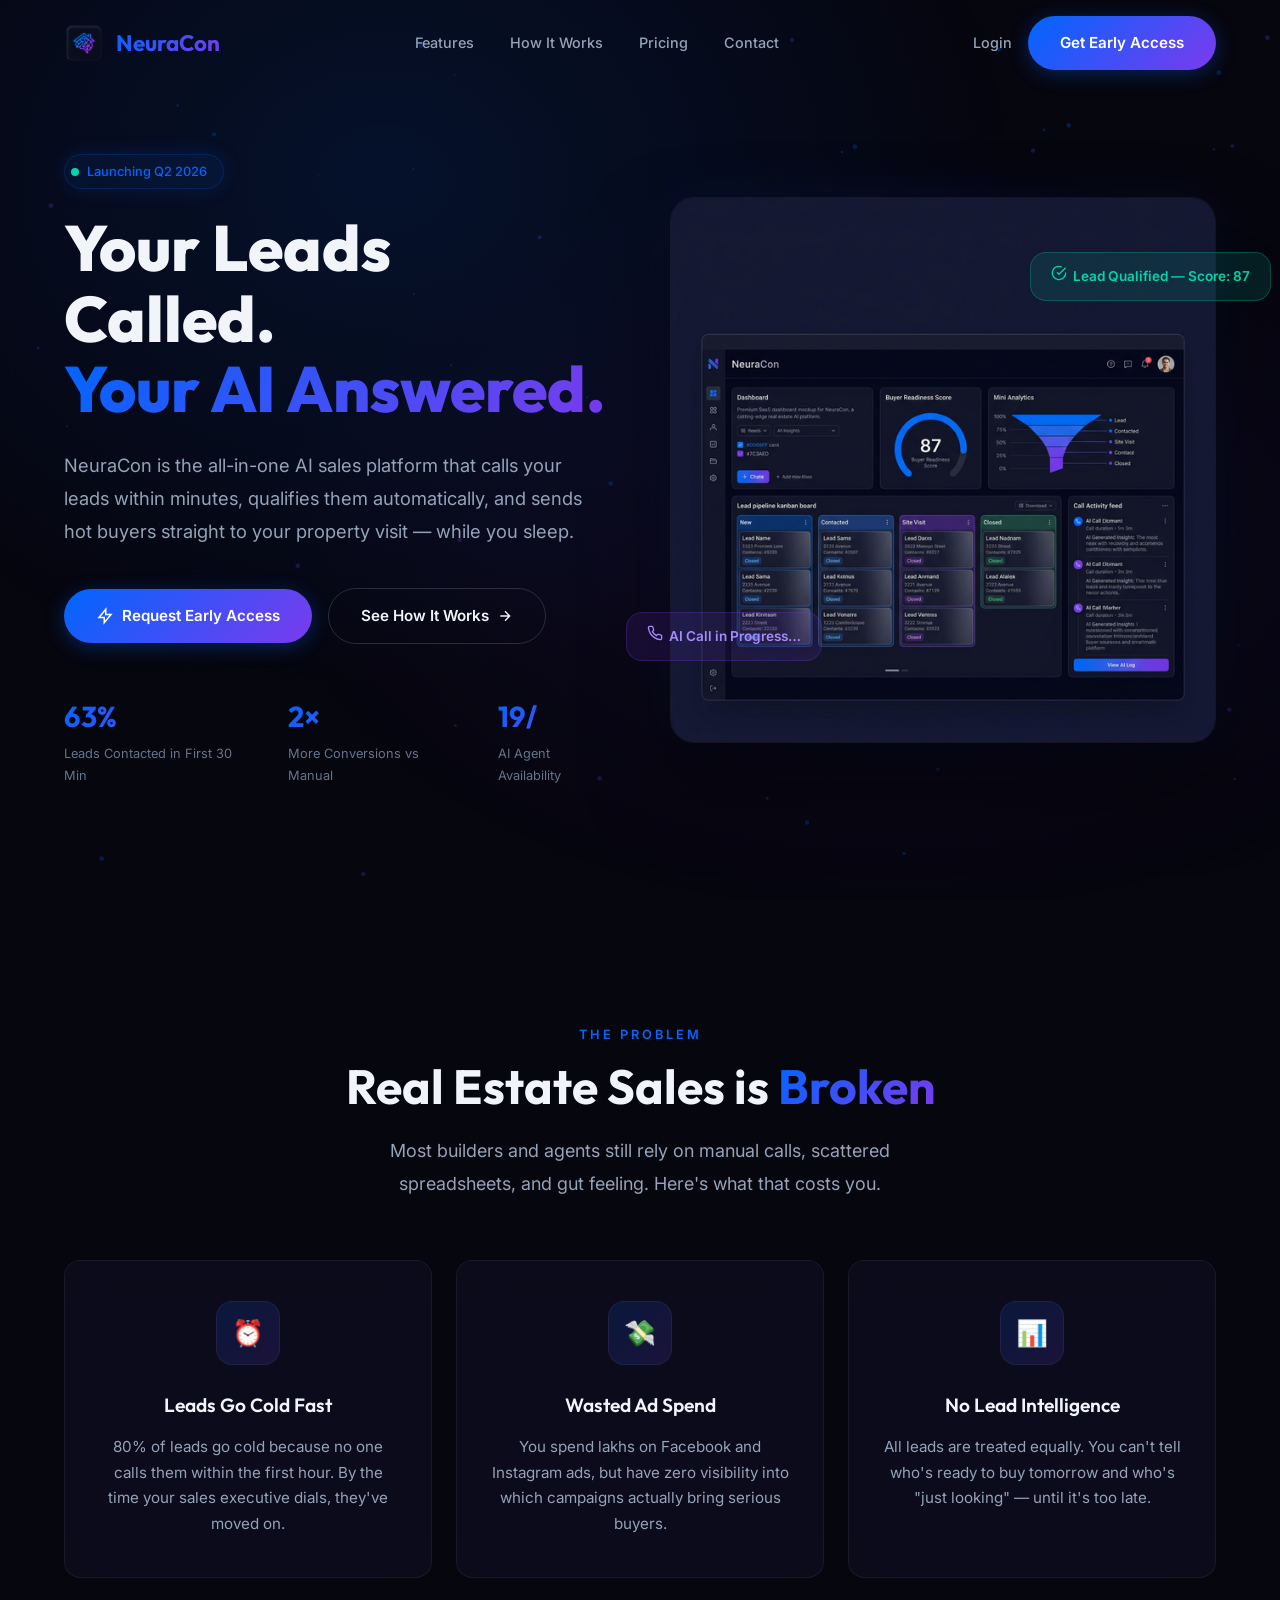
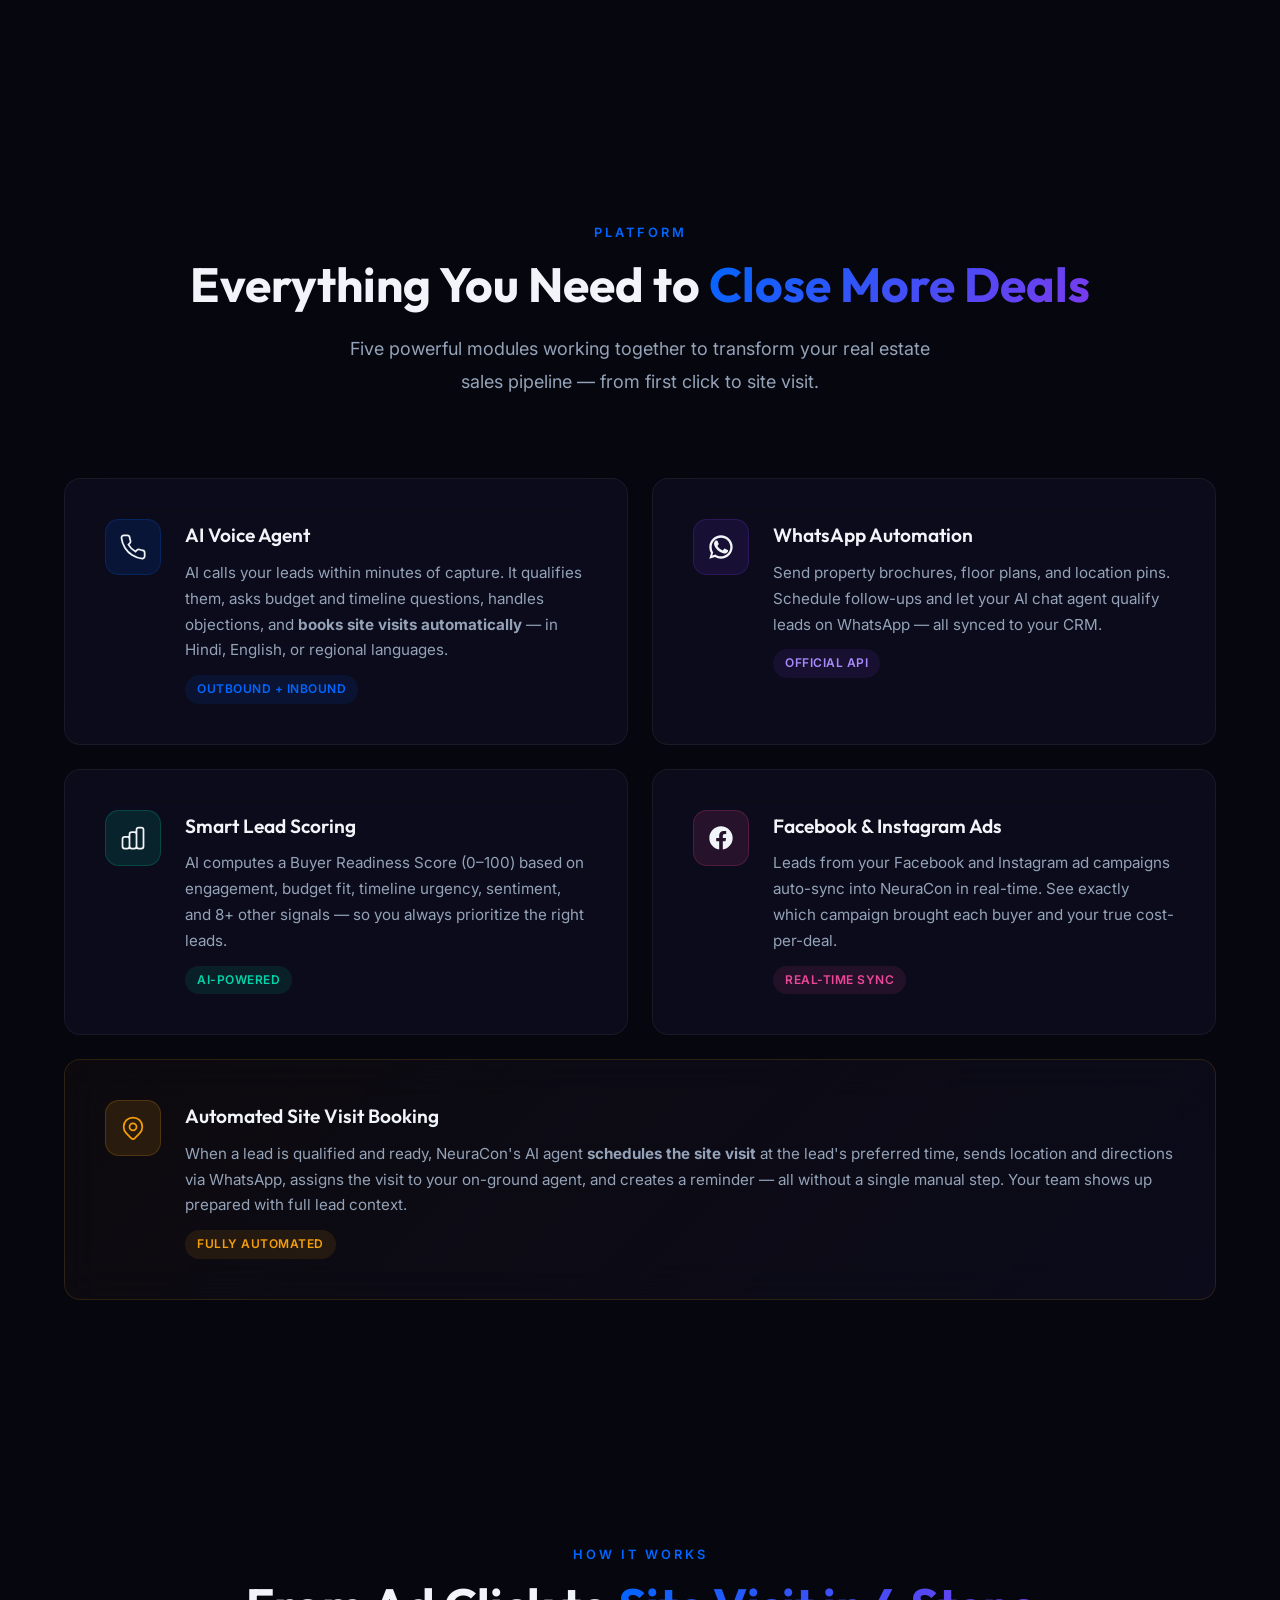
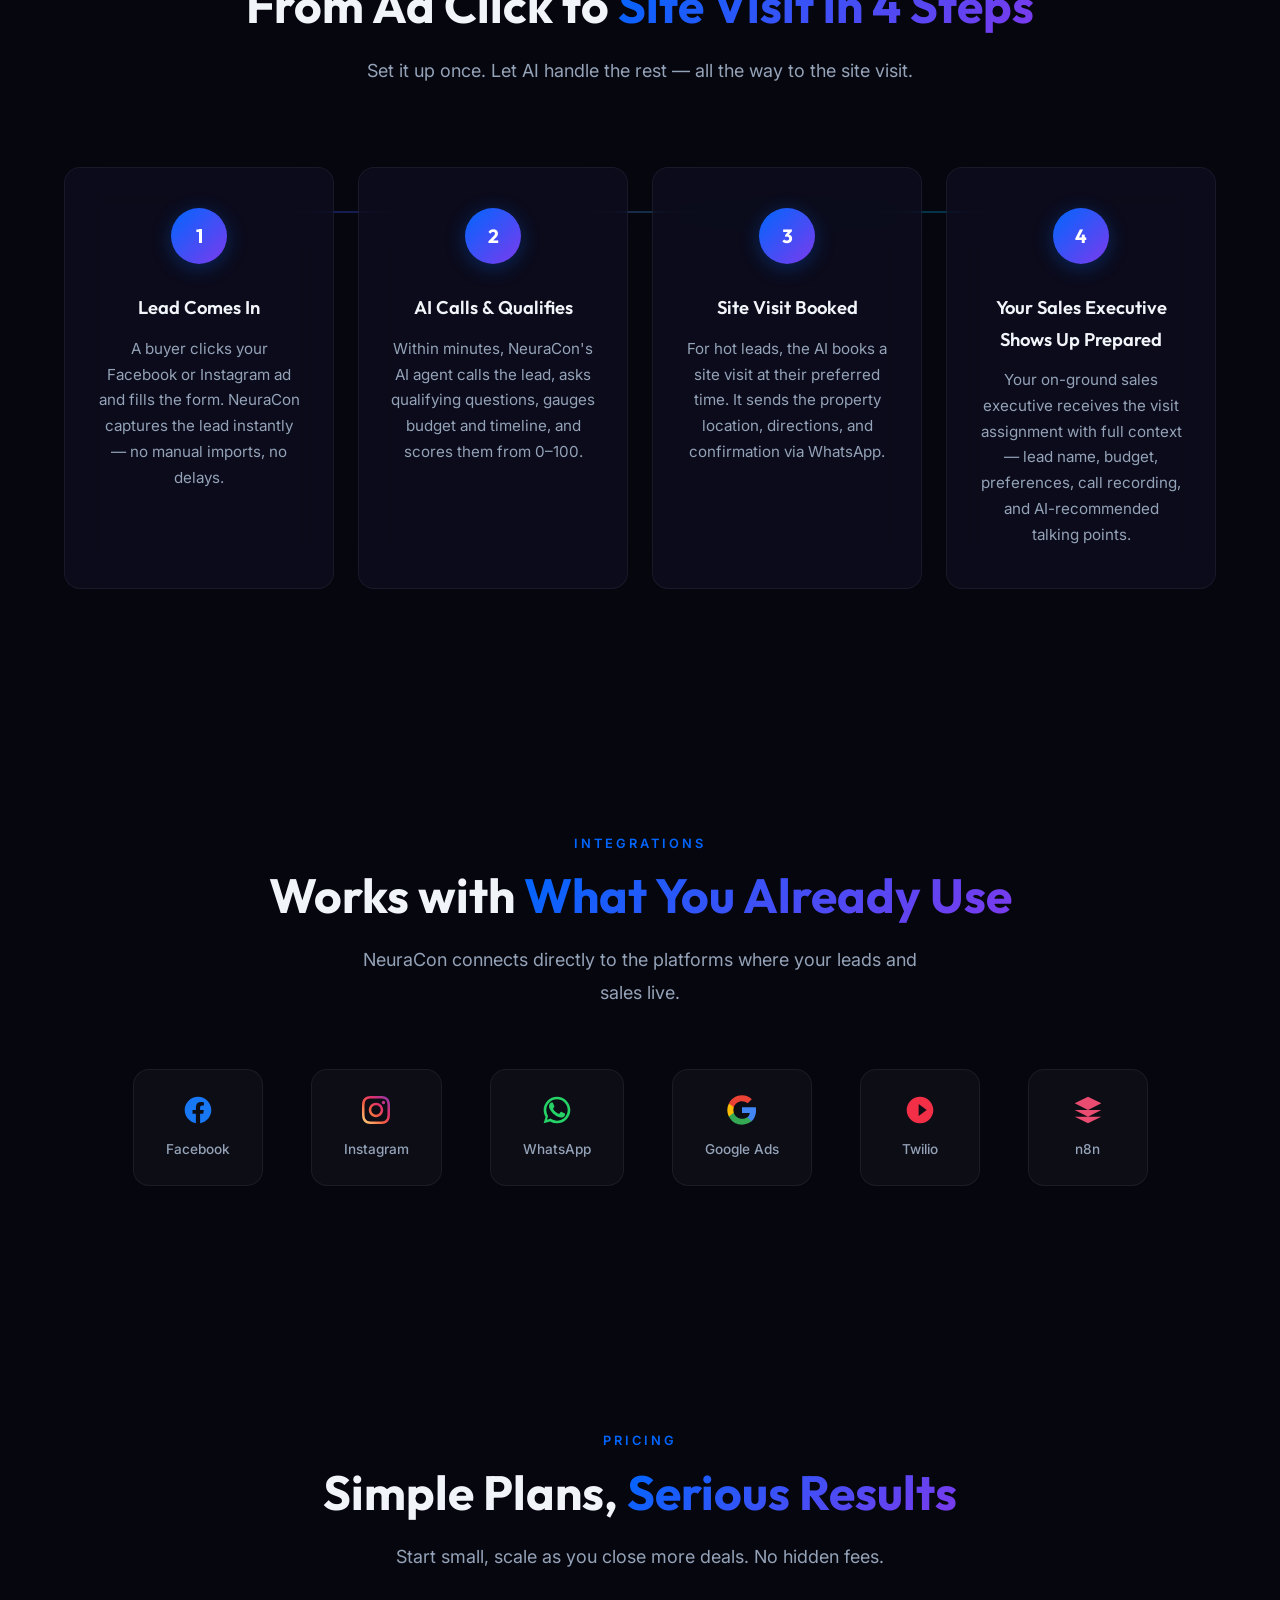
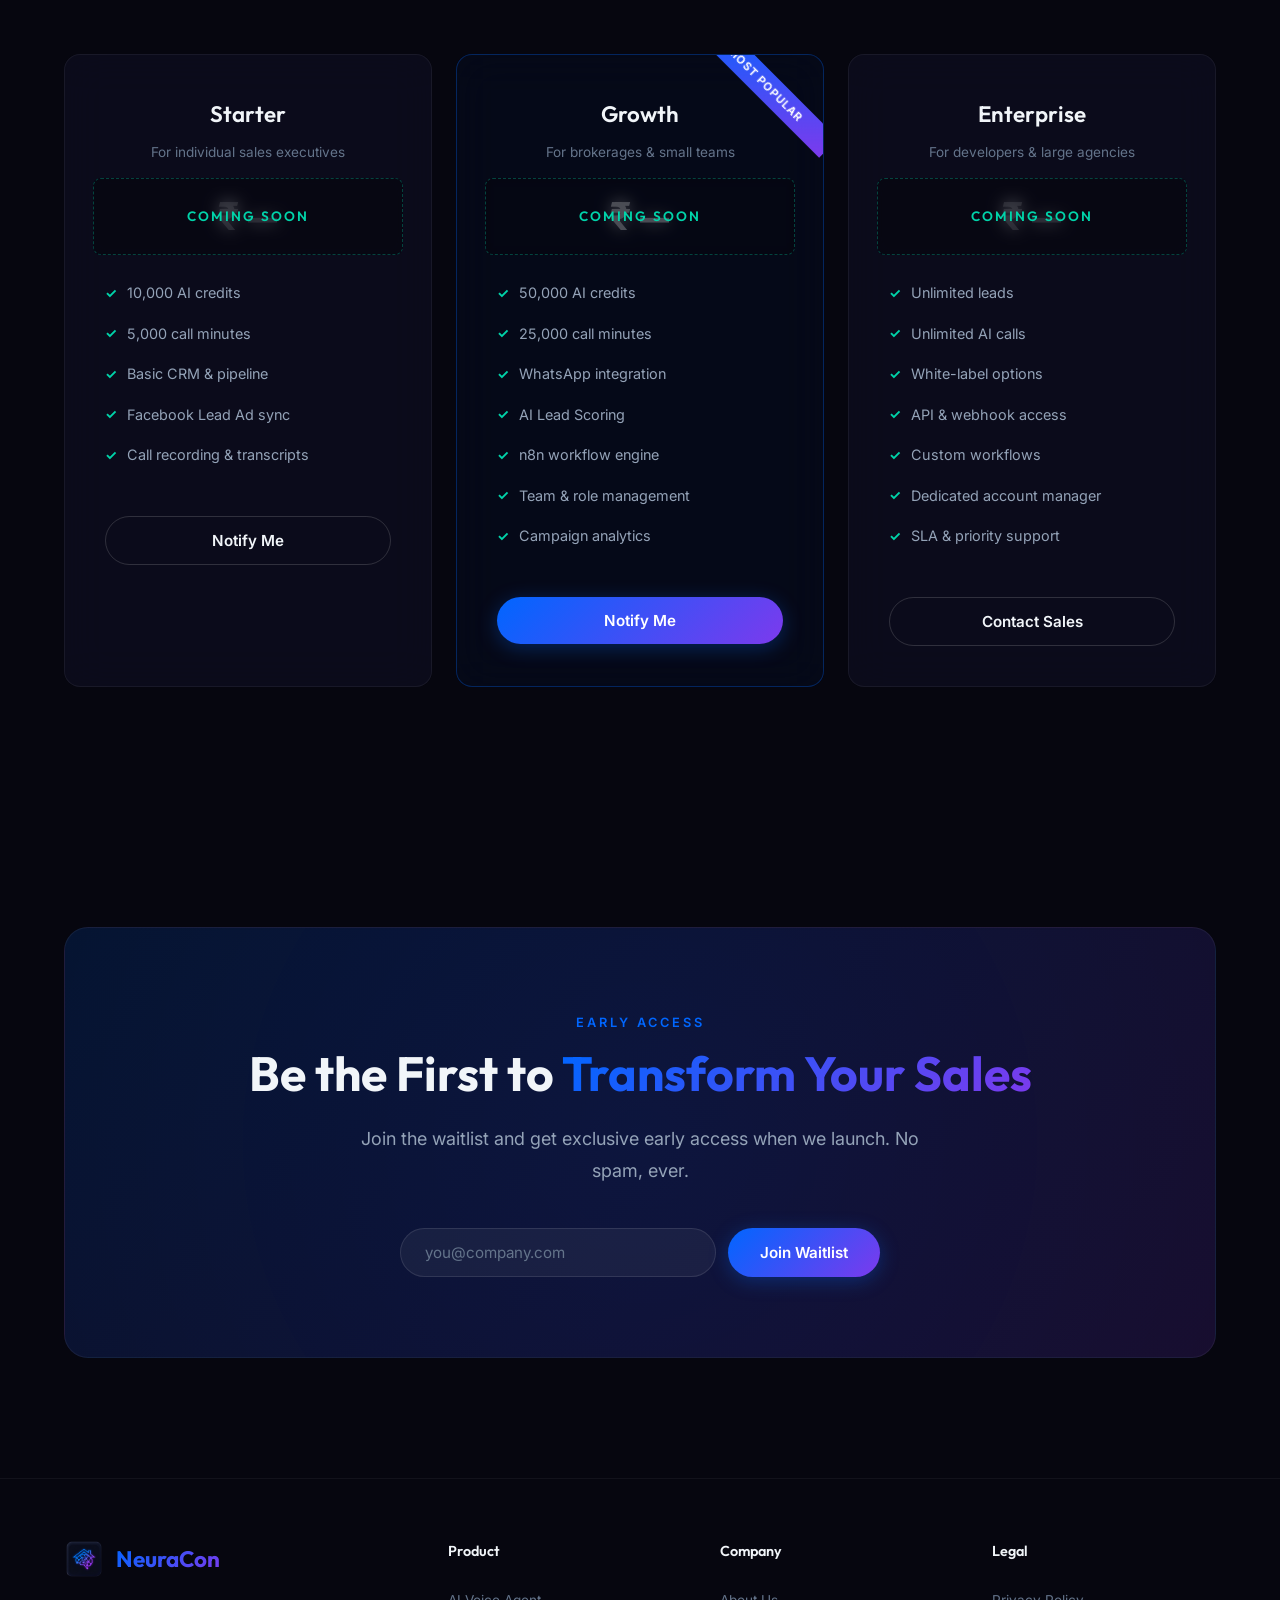
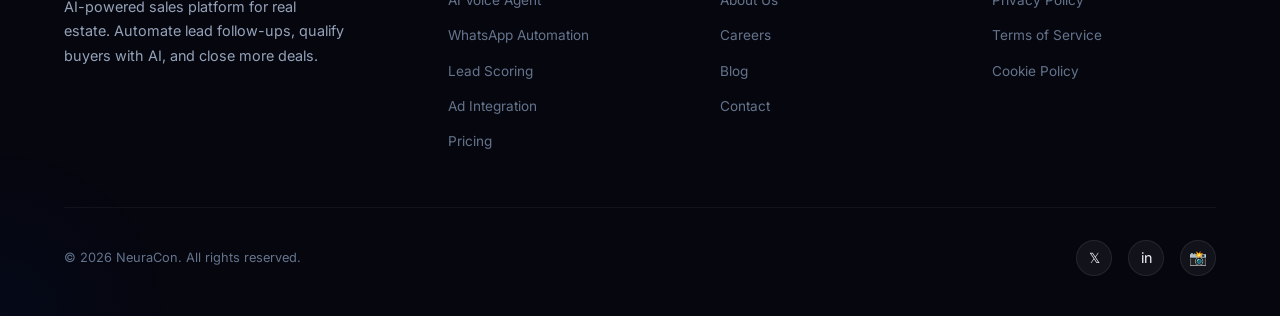
==== commit 316622e1: "v0.2 - updating the landing page text correction" ====
--- a/WebLanding/index.html
+++ b/WebLanding/index.html
@@ -59,7 +59,7 @@
         <div class="hero-content">
           <div class="hero-badge">
             <span class="hero-badge-dot"></span>
-            Launching Q2 2026 — Built for Indian Real Estate
+            Launching Q2 2026
           </div>
 
           <h1 class="hero-title">
@@ -69,7 +69,7 @@
 
           <p class="hero-description">
             NeuraCon is the all-in-one AI sales platform that calls your leads within minutes,
-            qualifies them automatically, and routes hot buyers to your agents — while you sleep.
+            qualifies them automatically, and sends hot buyers straight to your property visit — while you sleep.
           </p>
 
           <div class="hero-actions">
@@ -86,7 +86,7 @@
           <div class="hero-stats">
             <div class="hero-stat">
               <div class="hero-stat-value" data-count="80">0%</div>
-              <div class="hero-stat-label">Leads Contacted in Under 5 Min</div>
+              <div class="hero-stat-label">Leads Contacted in First 30 Min</div>
             </div>
             <div class="hero-stat">
               <div class="hero-stat-value" data-count="3">0×</div>
@@ -126,8 +126,8 @@
       <div class="pain-grid">
         <div class="pain-card glass-card reveal">
           <div class="pain-icon">⏰</div>
-          <h3>Leads Die in Minutes</h3>
-          <p>80% of leads go cold because no one calls them within the first 5 minutes. By the time your agent dials, they've moved on.</p>
+          <h3>Leads Go Cold Fast</h3>
+          <p>80% of leads go cold because no one calls them within the first hour. By the time your sales executive dials, they've moved on.</p>
         </div>
 
         <div class="pain-card glass-card reveal">
@@ -243,8 +243,8 @@
 
         <div class="step-card glass-card reveal">
           <div class="step-number">4</div>
-          <h3>Your Agent Shows Up Prepared</h3>
-          <p>Your on-ground agent receives the visit assignment with full context — lead name, budget, preferences, call recording, and AI-recommended talking points.</p>
+          <h3>Your Sales Executive Shows Up Prepared</h3>
+          <p>Your on-ground sales executive receives the visit assignment with full context — lead name, budget, preferences, call recording, and AI-recommended talking points.</p>
         </div>
       </div>
     </div>
@@ -263,7 +263,7 @@
           <span>Facebook</span>
         </div>
         <div class="integration-item">
-          <svg class="int-icon-svg" width="32" height="32" viewBox="0 0 24 24"><defs><linearGradient id="ig-grad" x1="0%" y1="100%" x2="100%" y2="0%"><stop offset="0%" stop-color="#FD5"/><stop offset="50%" stop-color="#FF543E"/><stop offset="100%" stop-color="#C837AB"/></linearGradient></defs><rect x="2" y="2" width="20" height="20" rx="5" fill="url(#ig-grad)"/><circle cx="12" cy="12" r="4.5" fill="none" stroke="white" stroke-width="1.5"/><circle cx="17.5" cy="6.5" r="1.2" fill="white"/></svg>
+          <svg class="int-icon-svg" width="32" height="32" viewBox="0 0 448 512"><path d="M224.1 141c-63.6 0-114.9 51.3-114.9 114.9s51.3 114.9 114.9 114.9S339 319.5 339 255.9 287.7 141 224.1 141zm0 189.6c-41.1 0-74.7-33.5-74.7-74.7s33.5-74.7 74.7-74.7 74.7 33.5 74.7 74.7-33.6 74.7-74.7 74.7zm146.4-194.3c0 14.9-12 26.8-26.8 26.8-14.9 0-26.8-12-26.8-26.8s12-26.8 26.8-26.8 26.8 12 26.8 26.8zm76.1 27.2c-1.7-35.9-9.9-67.7-36.2-93.9-26.2-26.2-58-34.4-93.9-36.2-37-2.1-147.9-2.1-184.9 0-35.8 1.7-67.6 9.9-93.9 36.1s-34.4 58-36.2 93.9c-2.1 37-2.1 147.9 0 184.9 1.7 35.9 9.9 67.7 36.2 93.9s58 34.4 93.9 36.2c37 2.1 147.9 2.1 184.9 0 35.9-1.7 67.7-9.9 93.9-36.2 26.2-26.2 34.4-58 36.2-93.9 2.1-37 2.1-147.8 0-184.8zM398.8 388c-7.8 19.6-22.9 34.7-42.6 42.6-29.5 11.7-99.5 9-132.1 9s-102.7 2.6-132.1-9c-19.6-7.8-34.7-22.9-42.6-42.6-11.7-29.5-9-99.5-9-132.1s-2.6-102.7 9-132.1c7.8-19.6 22.9-34.7 42.6-42.6 29.5-11.7 99.5-9 132.1-9s102.7-2.6 132.1 9c19.6 7.8 34.7 22.9 42.6 42.6 11.7 29.5 9 99.5 9 132.1s2.7 102.7-9 132.1z" fill="url(#ig-gradient)"/><defs><linearGradient id="ig-gradient" x1="0%" y1="100%" x2="100%" y2="0%"><stop offset="0%" stop-color="#FFDC80"/><stop offset="40%" stop-color="#F56040"/><stop offset="65%" stop-color="#E1306C"/><stop offset="100%" stop-color="#833AB4"/></linearGradient></defs></svg>
           <span>Instagram</span>
         </div>
         <div class="integration-item">
@@ -281,10 +281,6 @@
         <div class="integration-item">
           <svg class="int-icon-svg" width="32" height="32" viewBox="0 0 24 24" fill="#EA4B71"><path d="M12 2L2 7l10 5 10-5-10-5zM2 17l10 5 10-5M2 12l10 5 10-5"/></svg>
           <span>n8n</span>
-        </div>
-        <div class="integration-item">
-          <svg class="int-icon-svg" width="32" height="32" viewBox="0 0 24 24" fill="#528FF0"><path d="M12 2C6.48 2 2 6.48 2 12s4.48 10 10 10 10-4.48 10-10S17.52 2 12 2zm4.64 6.8c-.15 1.58-.8 5.42-1.13 7.19-.14.75-.42 1-.68 1.03-.58.05-1.02-.38-1.58-.75-.88-.58-1.38-.94-2.23-1.5-.99-.65-.35-1.01.22-1.59.15-.15 2.71-2.48 2.76-2.69.01-.03.01-.14-.07-.2-.08-.06-.19-.04-.27-.02-.12.02-1.96 1.25-5.54 3.66-.52.36-1.0.54-1.42.53-.47-.01-1.37-.27-2.04-.49-.82-.27-1.47-.42-1.41-.88.03-.24.37-.49 1.02-.75 4.01-1.74 6.69-2.89 8.03-3.45 3.82-1.59 4.62-1.87 5.14-1.88.11 0 .37.03.53.17.14.12.18.28.2.47-.01.06.01.24 0 .37z"/></svg>
-          <span>Telegram</span>
         </div>
       </div>
     </div>
@@ -302,14 +298,14 @@
       <div class="pricing-grid">
         <div class="pricing-card glass-card reveal">
           <div class="pricing-plan-name">Starter</div>
-          <p style="color: var(--text-muted); font-size: 0.85rem;">For individual agents</p>
+          <p style="color: var(--text-muted); font-size: 0.85rem;">For individual sales executives</p>
           <div class="pricing-price">
             <span>₹ —</span>
             <div class="coming-soon-overlay">Coming Soon</div>
           </div>
           <ul class="pricing-features">
-            <li>Up to 200 leads / month</li>
-            <li>500 AI calls included</li>
+            <li>10,000 AI credits</li>
+            <li>5,000 call minutes</li>
             <li>Basic CRM & pipeline</li>
             <li>Facebook Lead Ad sync</li>
             <li>Call recording & transcripts</li>
@@ -325,8 +321,8 @@
             <div class="coming-soon-overlay">Coming Soon</div>
           </div>
           <ul class="pricing-features">
-            <li>Up to 1,000 leads / month</li>
-            <li>2,000 AI calls included</li>
+            <li>50,000 AI credits</li>
+            <li>25,000 call minutes</li>
             <li>WhatsApp integration</li>
             <li>AI Lead Scoring</li>
             <li>n8n workflow engine</li>
@@ -390,7 +386,7 @@
             <img src="assets/images/favicon.png" alt="NeuraCon Icon">
             <span class="gradient-text">NeuraCon</span>
           </a>
-          <p>AI-powered sales platform purpose-built for Indian real estate. Automate lead follow-ups, qualify buyers with AI, and close more deals.</p>
+          <p>AI-powered sales platform for real estate. Automate lead follow-ups, qualify buyers with AI, and close more deals.</p>
         </div>
 
         <div class="footer-col">
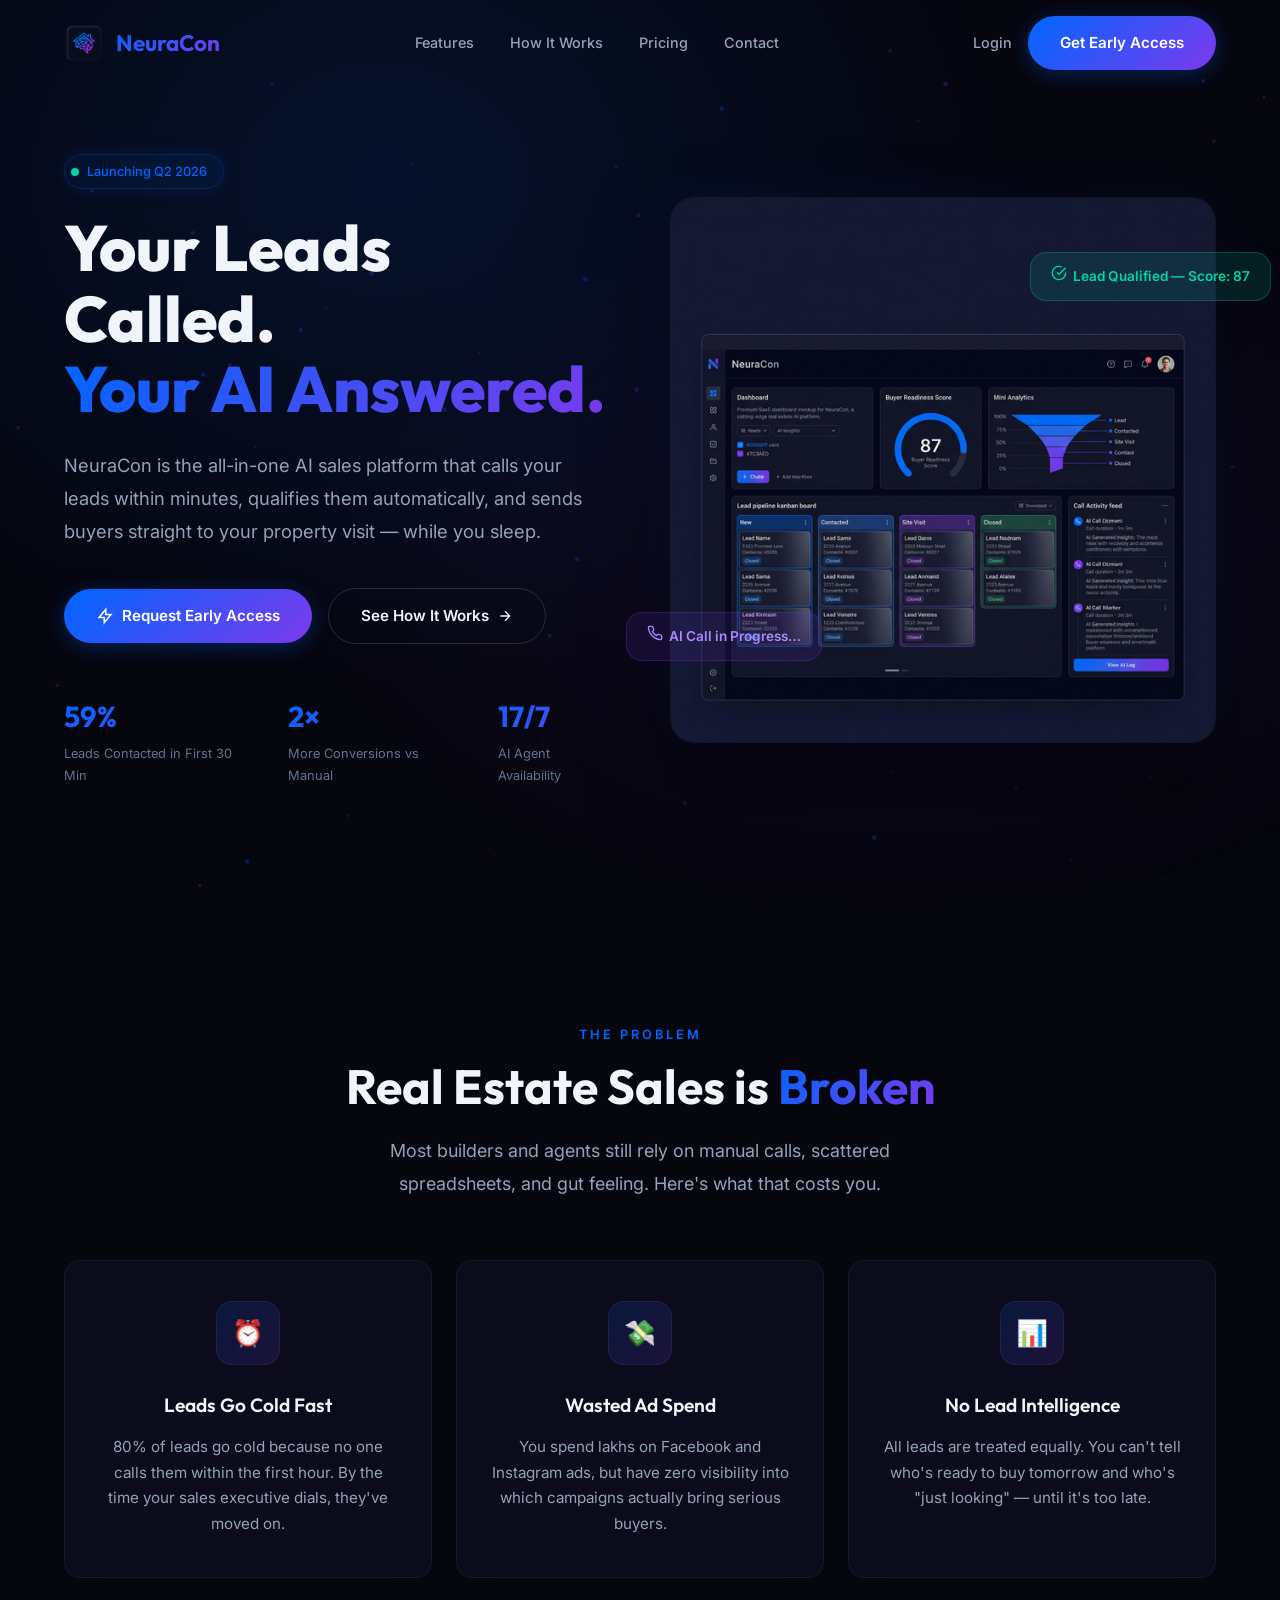
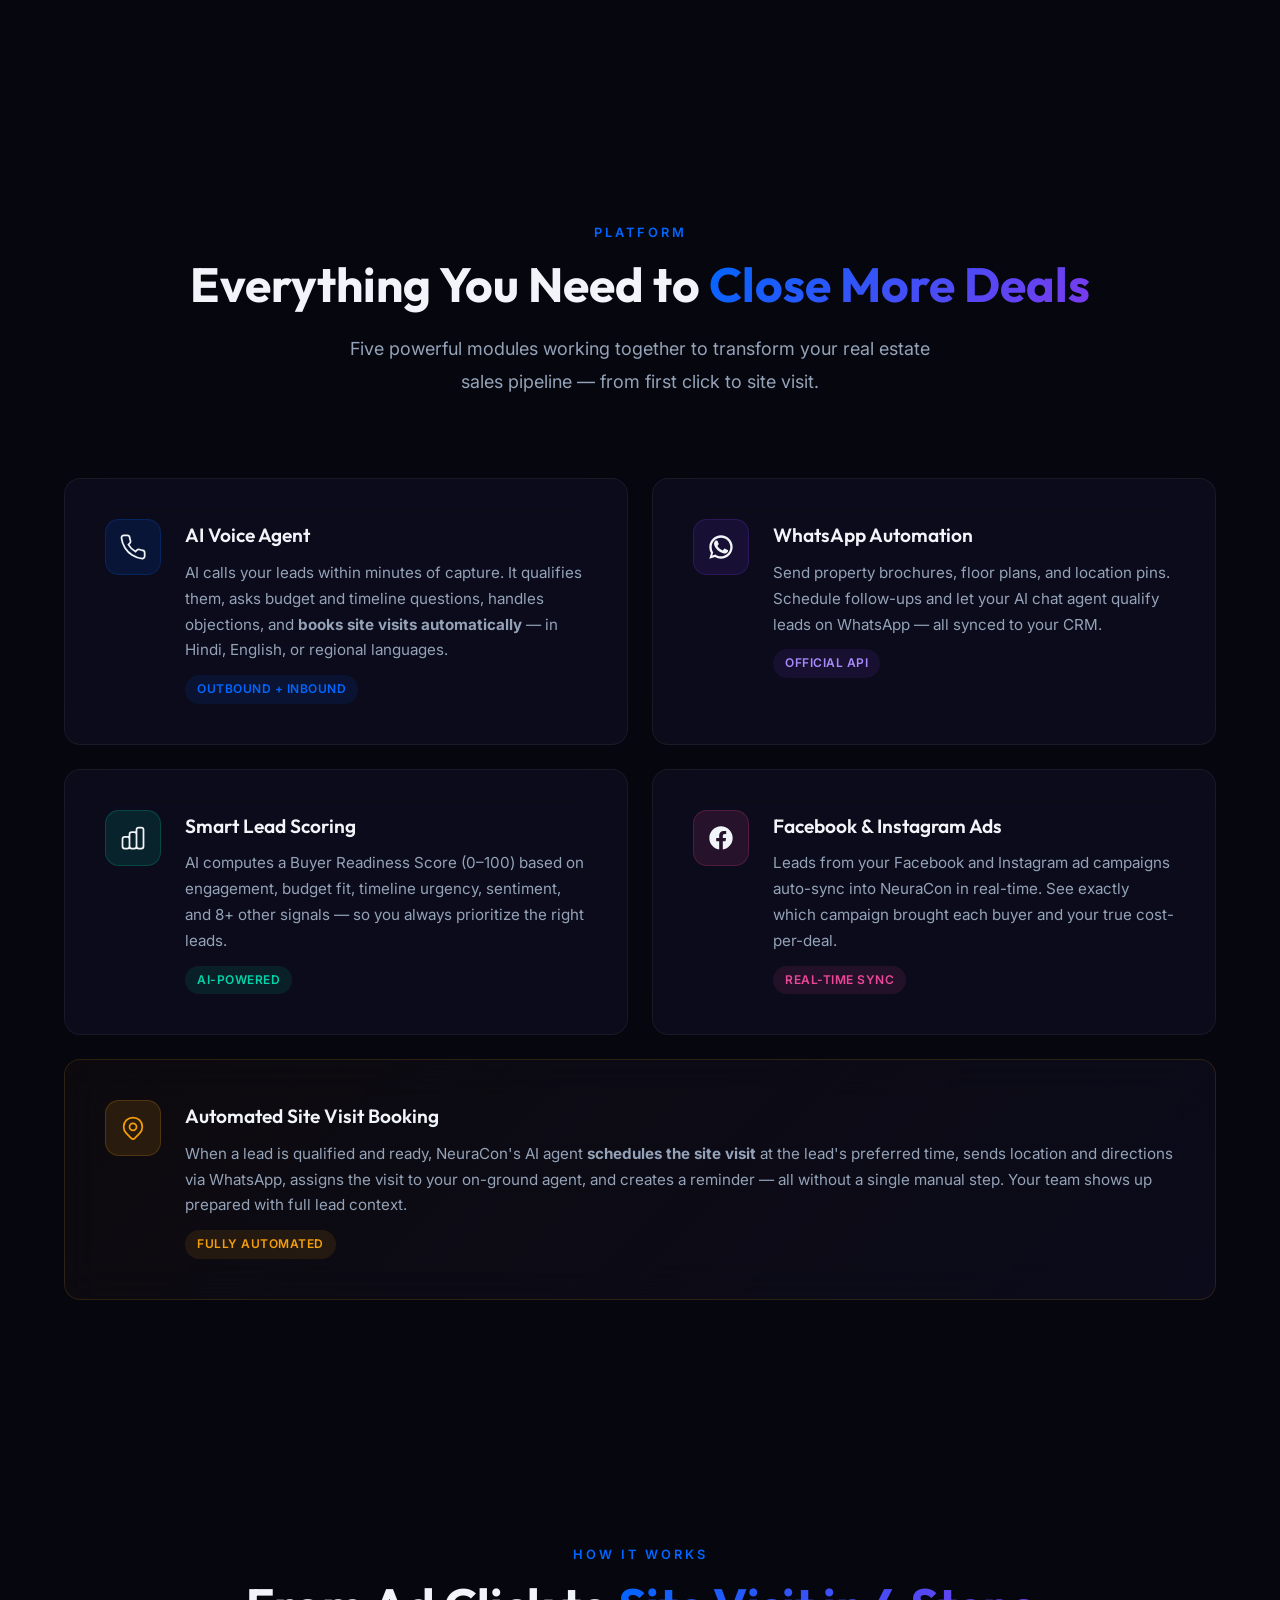
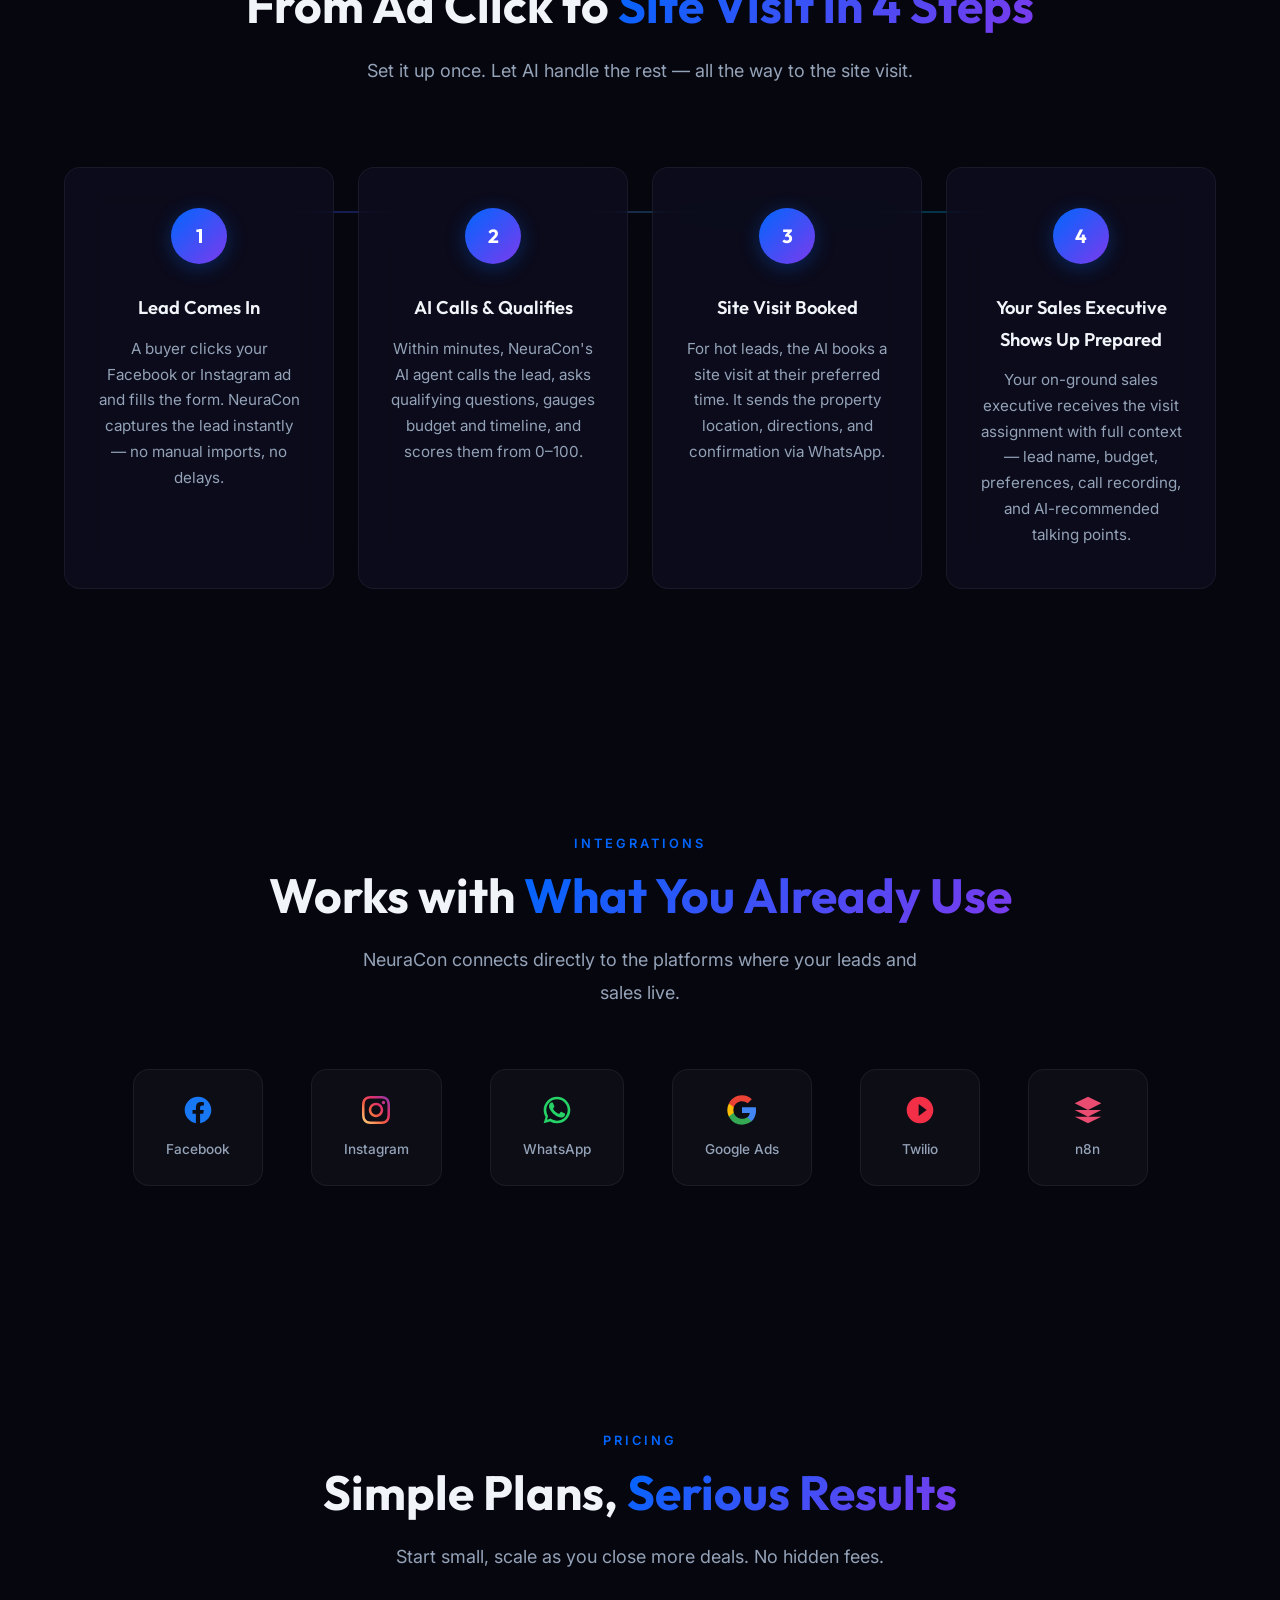
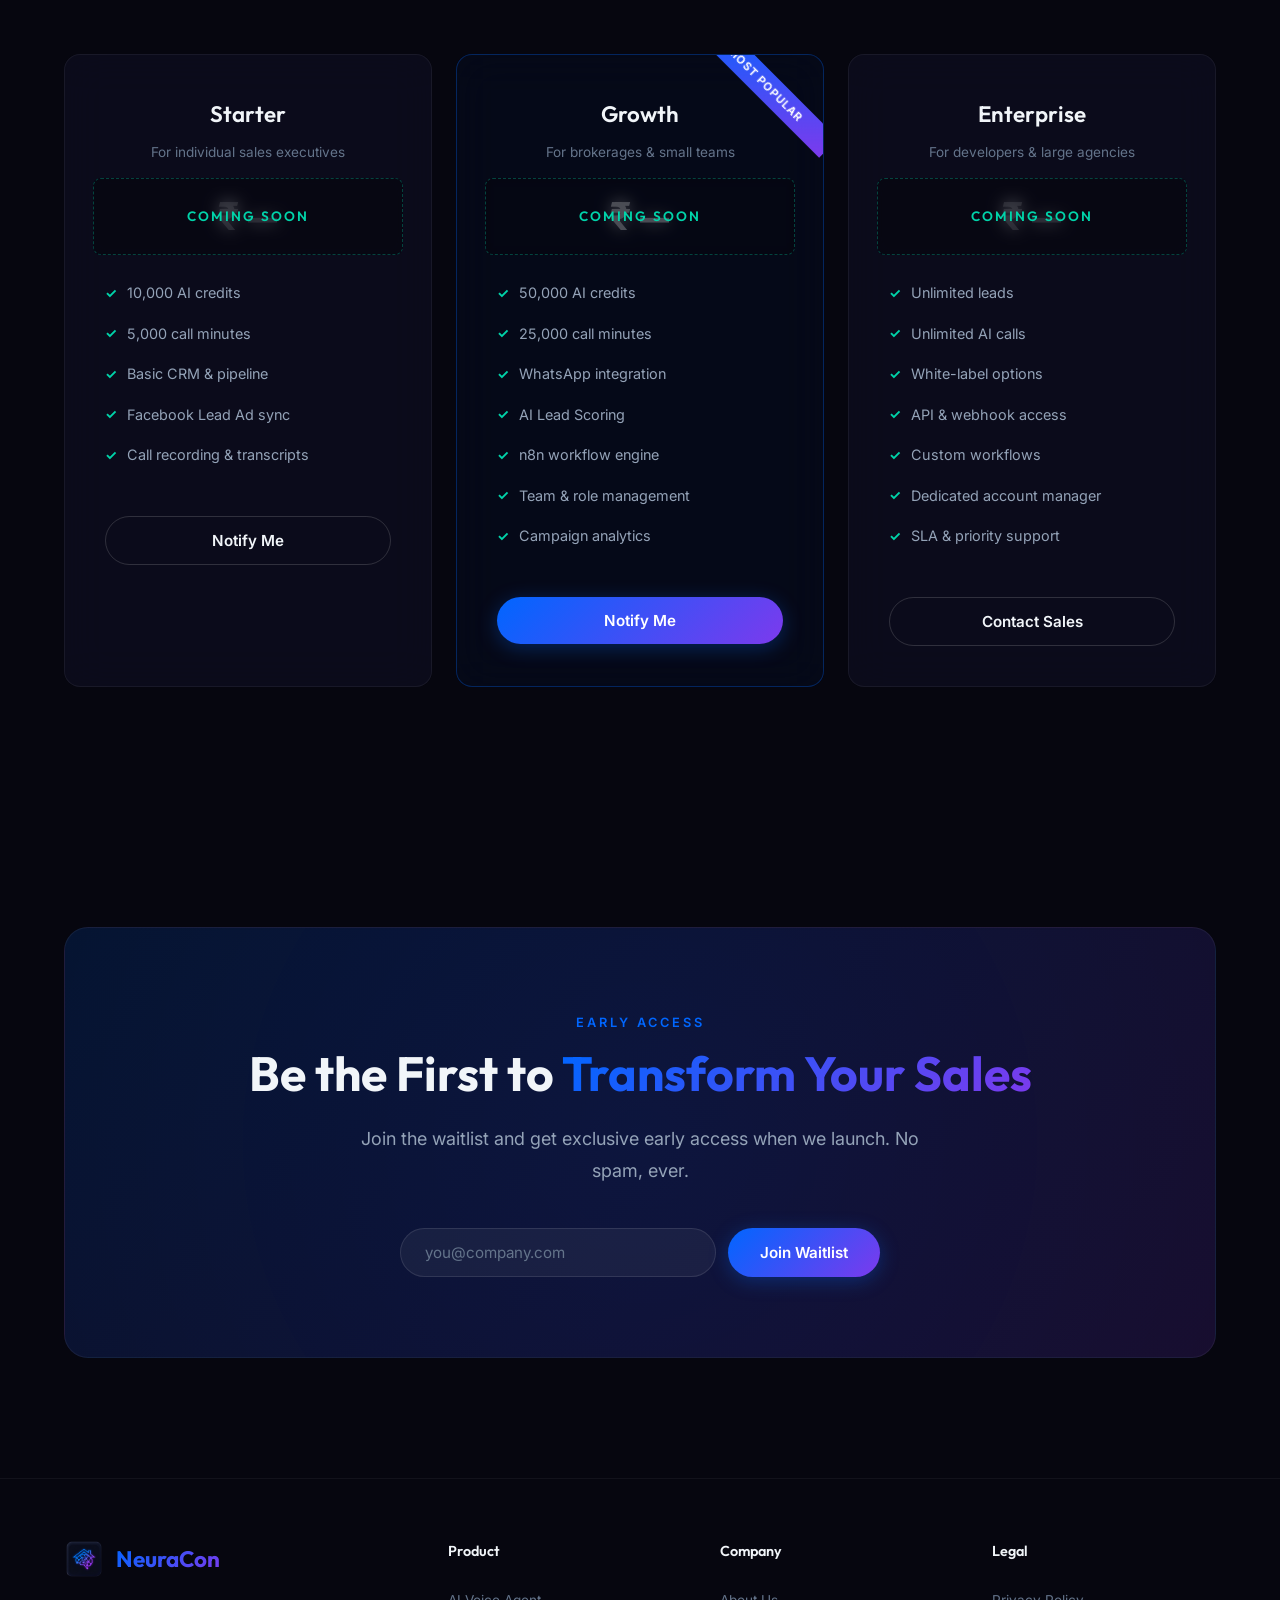
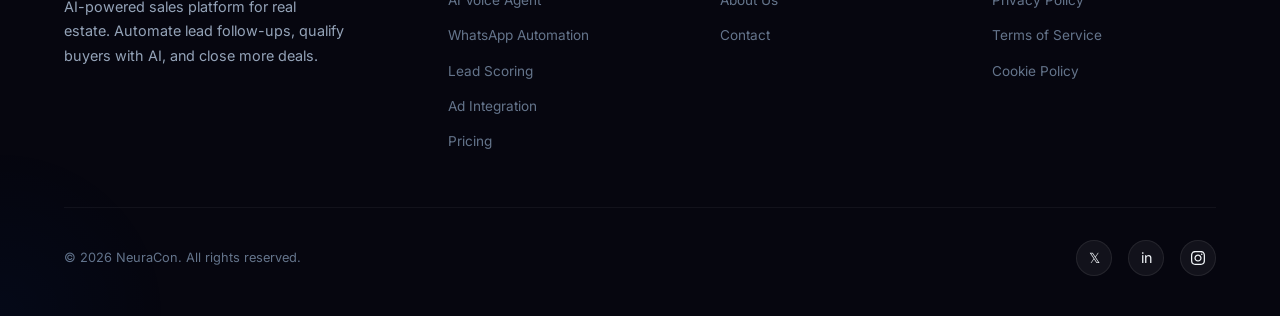
==== commit cacf078b: "v0.3 - added About Us, Privacy Policy, Terms, Cookie Policy pages, Formspree waitlist, Instagram ico" ====
--- a/WebLanding/index.html
+++ b/WebLanding/index.html
@@ -69,7 +69,7 @@
 
           <p class="hero-description">
             NeuraCon is the all-in-one AI sales platform that calls your leads within minutes,
-            qualifies them automatically, and sends hot buyers straight to your property visit — while you sleep.
+            qualifies them automatically, and sends buyers straight to your property visit — while you sleep.
           </p>
 
           <div class="hero-actions">
@@ -364,8 +364,8 @@
           Join the waitlist and get exclusive early access when we launch. No spam, ever.
         </p>
 
-        <form class="waitlist-form" id="waitlistForm" onsubmit="handleWaitlist(event)">
-          <input type="email" id="waitlist-email" placeholder="you@company.com" required>
+        <form class="waitlist-form" id="waitlistForm" action="https://formspree.io/f/xlgplaop" method="POST" onsubmit="handleWaitlist(event)">
+          <input type="email" id="waitlist-email" name="email" placeholder="you@company.com" required>
           <button type="submit" class="btn btn-primary">Join Waitlist</button>
         </form>
 
@@ -400,17 +400,15 @@
 
         <div class="footer-col">
           <h4>Company</h4>
-          <a href="#">About Us</a>
-          <a href="#">Careers</a>
-          <a href="#">Blog</a>
+          <a href="about.html">About Us</a>
           <a href="#contact">Contact</a>
         </div>
 
         <div class="footer-col">
           <h4>Legal</h4>
-          <a href="#">Privacy Policy</a>
-          <a href="#">Terms of Service</a>
-          <a href="#">Cookie Policy</a>
+          <a href="privacy.html">Privacy Policy</a>
+          <a href="terms.html">Terms of Service</a>
+          <a href="cookie.html">Cookie Policy</a>
         </div>
       </div>
 
@@ -419,7 +417,7 @@
         <div class="footer-socials">
           <a href="#" aria-label="Twitter">𝕏</a>
           <a href="#" aria-label="LinkedIn">in</a>
-          <a href="#" aria-label="Instagram">📸</a>
+          <a href="#" aria-label="Instagram"><svg width="16" height="16" viewBox="0 0 448 512" fill="currentColor"><path d="M224.1 141c-63.6 0-114.9 51.3-114.9 114.9s51.3 114.9 114.9 114.9S339 319.5 339 255.9 287.7 141 224.1 141zm0 189.6c-41.1 0-74.7-33.5-74.7-74.7s33.5-74.7 74.7-74.7 74.7 33.5 74.7 74.7-33.6 74.7-74.7 74.7zm146.4-194.3c0 14.9-12 26.8-26.8 26.8-14.9 0-26.8-12-26.8-26.8s12-26.8 26.8-26.8 26.8 12 26.8 26.8zm76.1 27.2c-1.7-35.9-9.9-67.7-36.2-93.9-26.2-26.2-58-34.4-93.9-36.2-37-2.1-147.9-2.1-184.9 0-35.8 1.7-67.6 9.9-93.9 36.1s-34.4 58-36.2 93.9c-2.1 37-2.1 147.9 0 184.9 1.7 35.9 9.9 67.7 36.2 93.9s58 34.4 93.9 36.2c37 2.1 147.9 2.1 184.9 0 35.9-1.7 67.7-9.9 93.9-36.2 26.2-26.2 34.4-58 36.2-93.9 2.1-37 2.1-147.8 0-184.8zM398.8 388c-7.8 19.6-22.9 34.7-42.6 42.6-29.5 11.7-99.5 9-132.1 9s-102.7 2.6-132.1-9c-19.6-7.8-34.7-22.9-42.6-42.6-11.7-29.5-9-99.5-9-132.1s-2.6-102.7 9-132.1c7.8-19.6 22.9-34.7 42.6-42.6 29.5-11.7 99.5-9 132.1-9s102.7-2.6 132.1 9c19.6 7.8 34.7 22.9 42.6 42.6 11.7 29.5 9 99.5 9 132.1s2.7 102.7-9 132.1z"/></svg></a>
         </div>
       </div>
     </div>
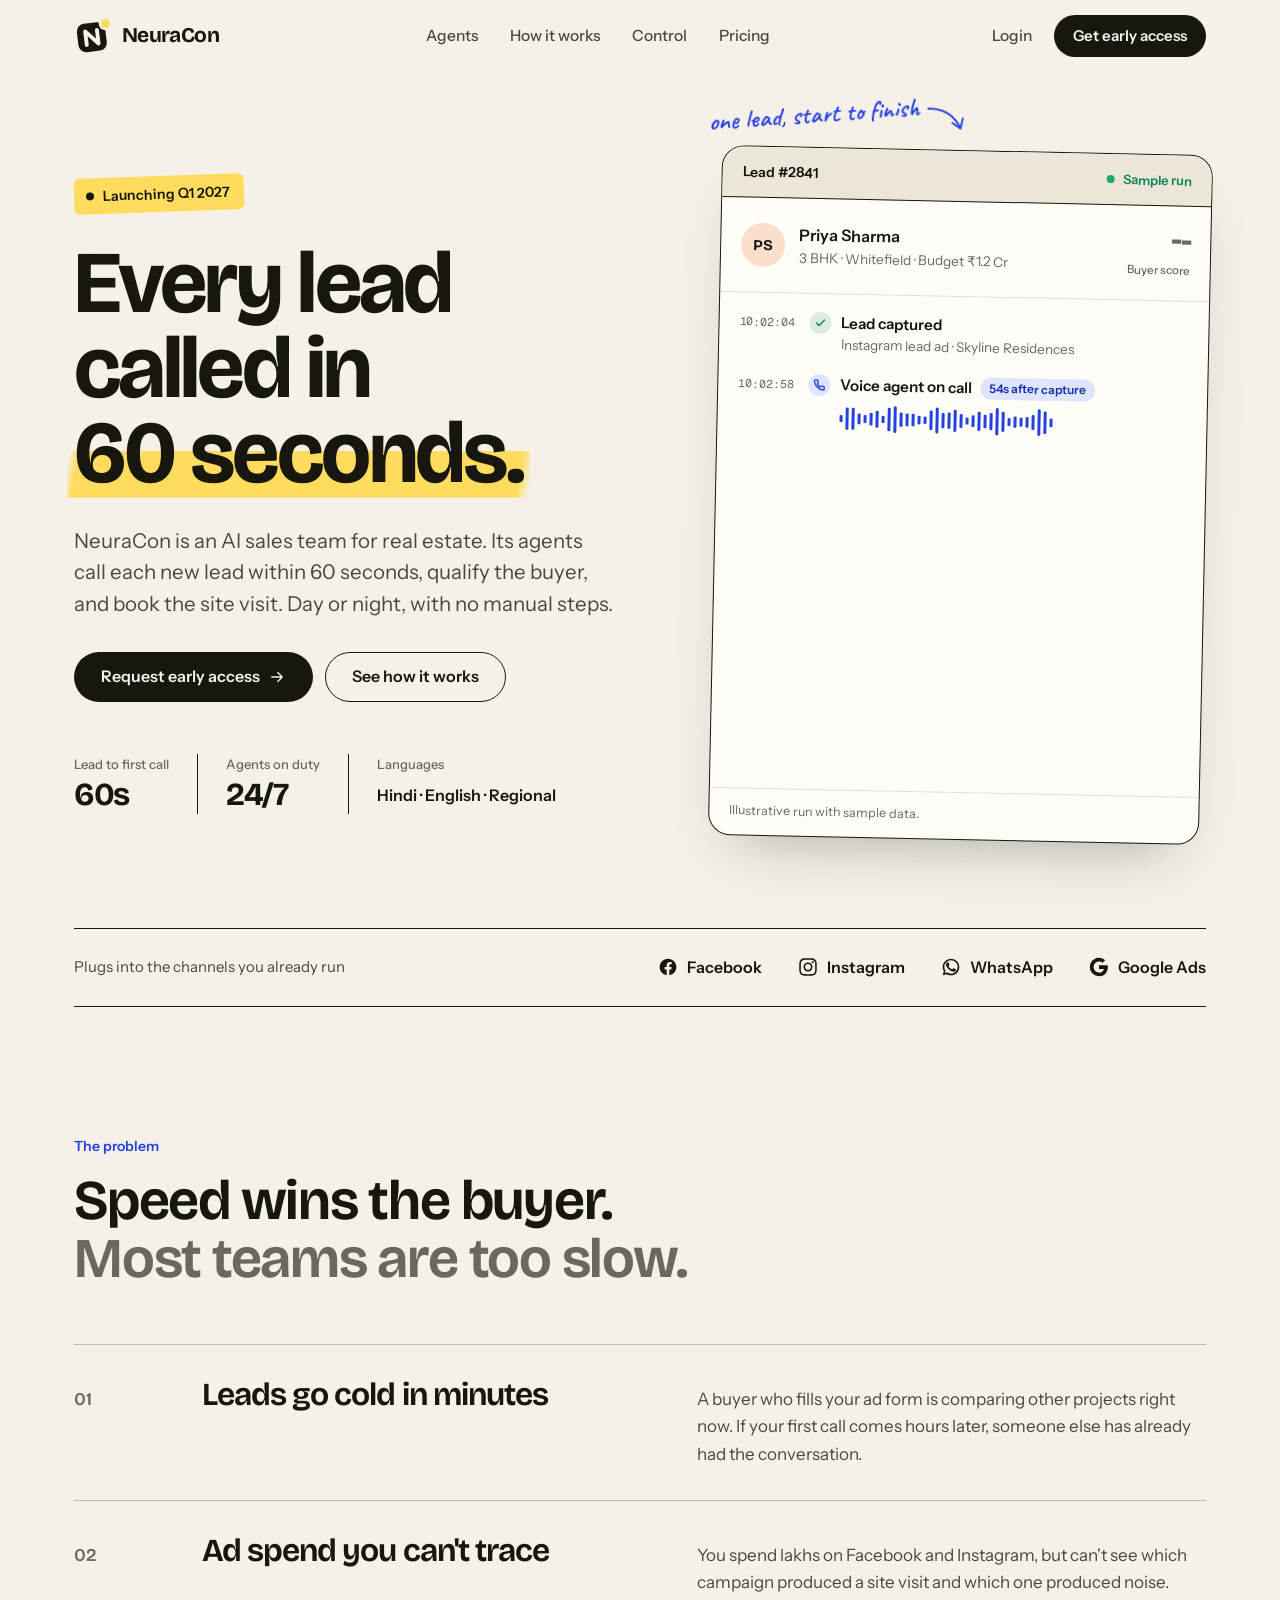
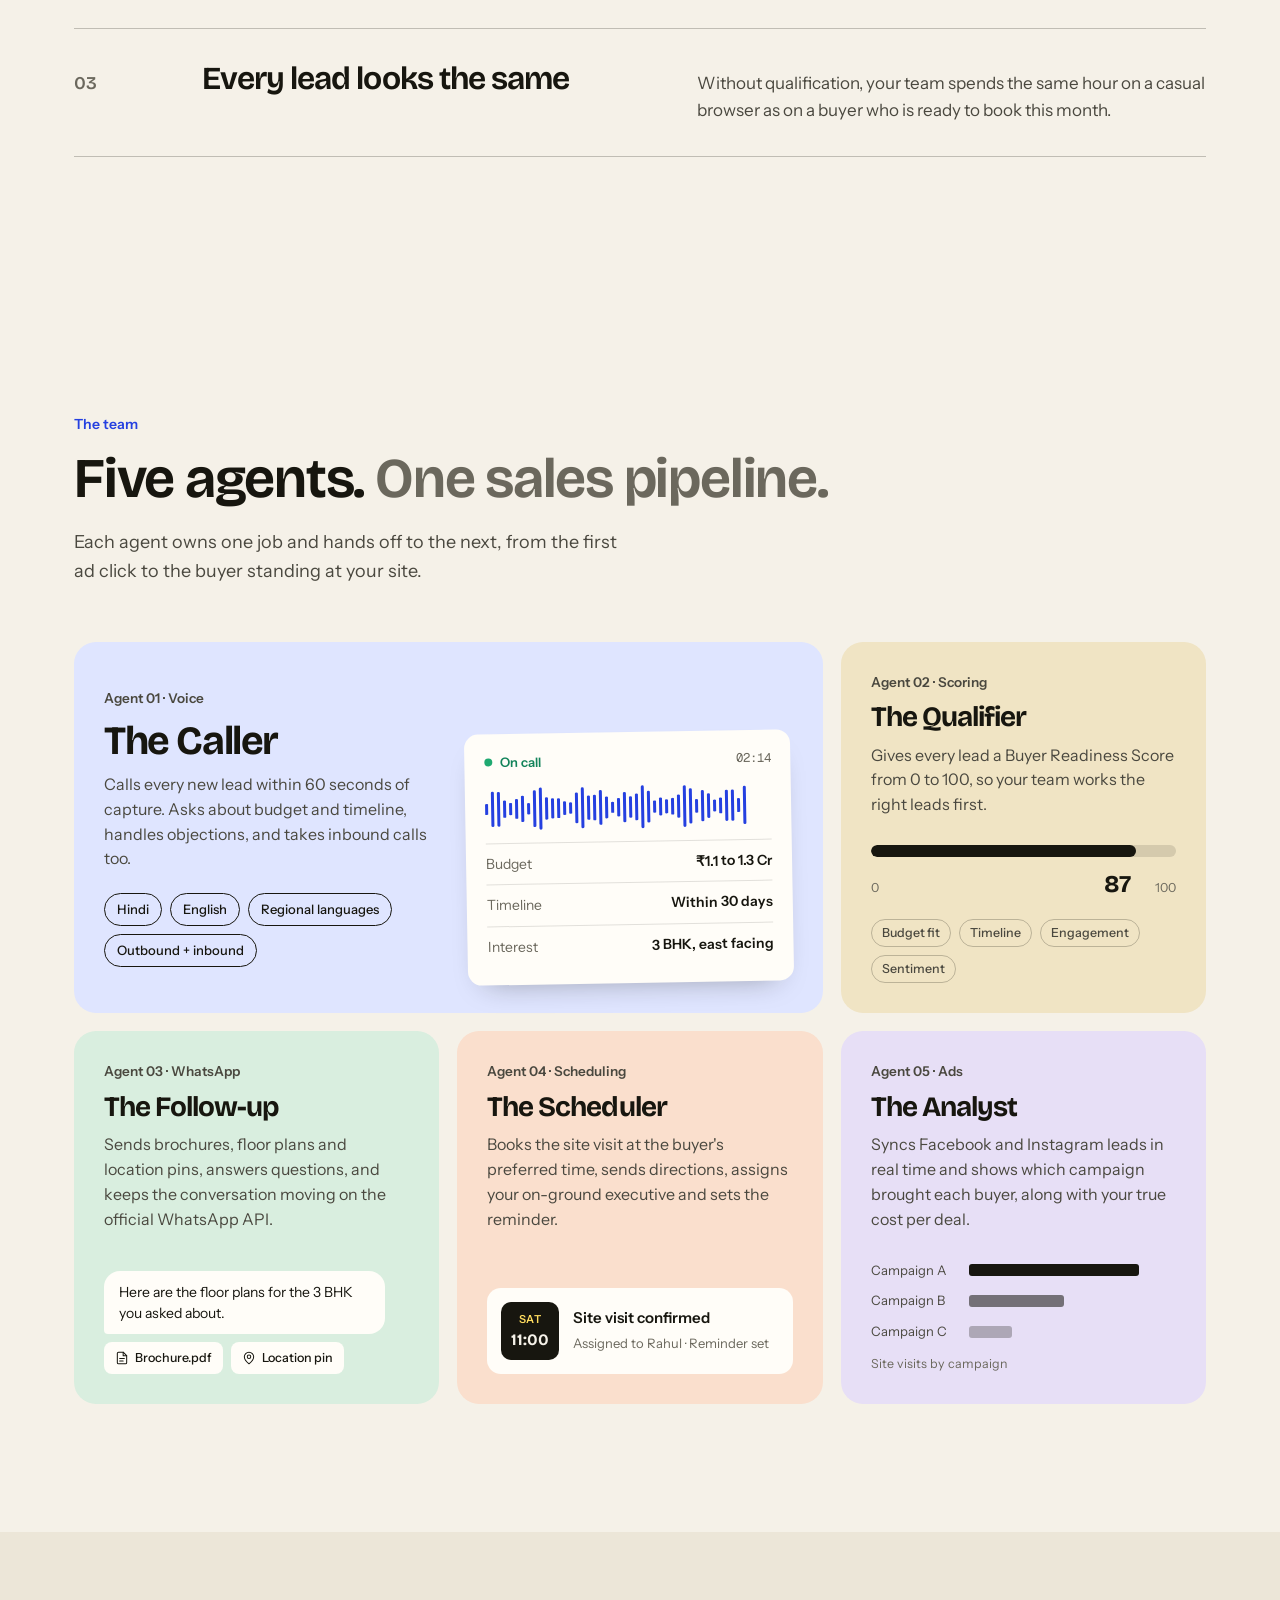
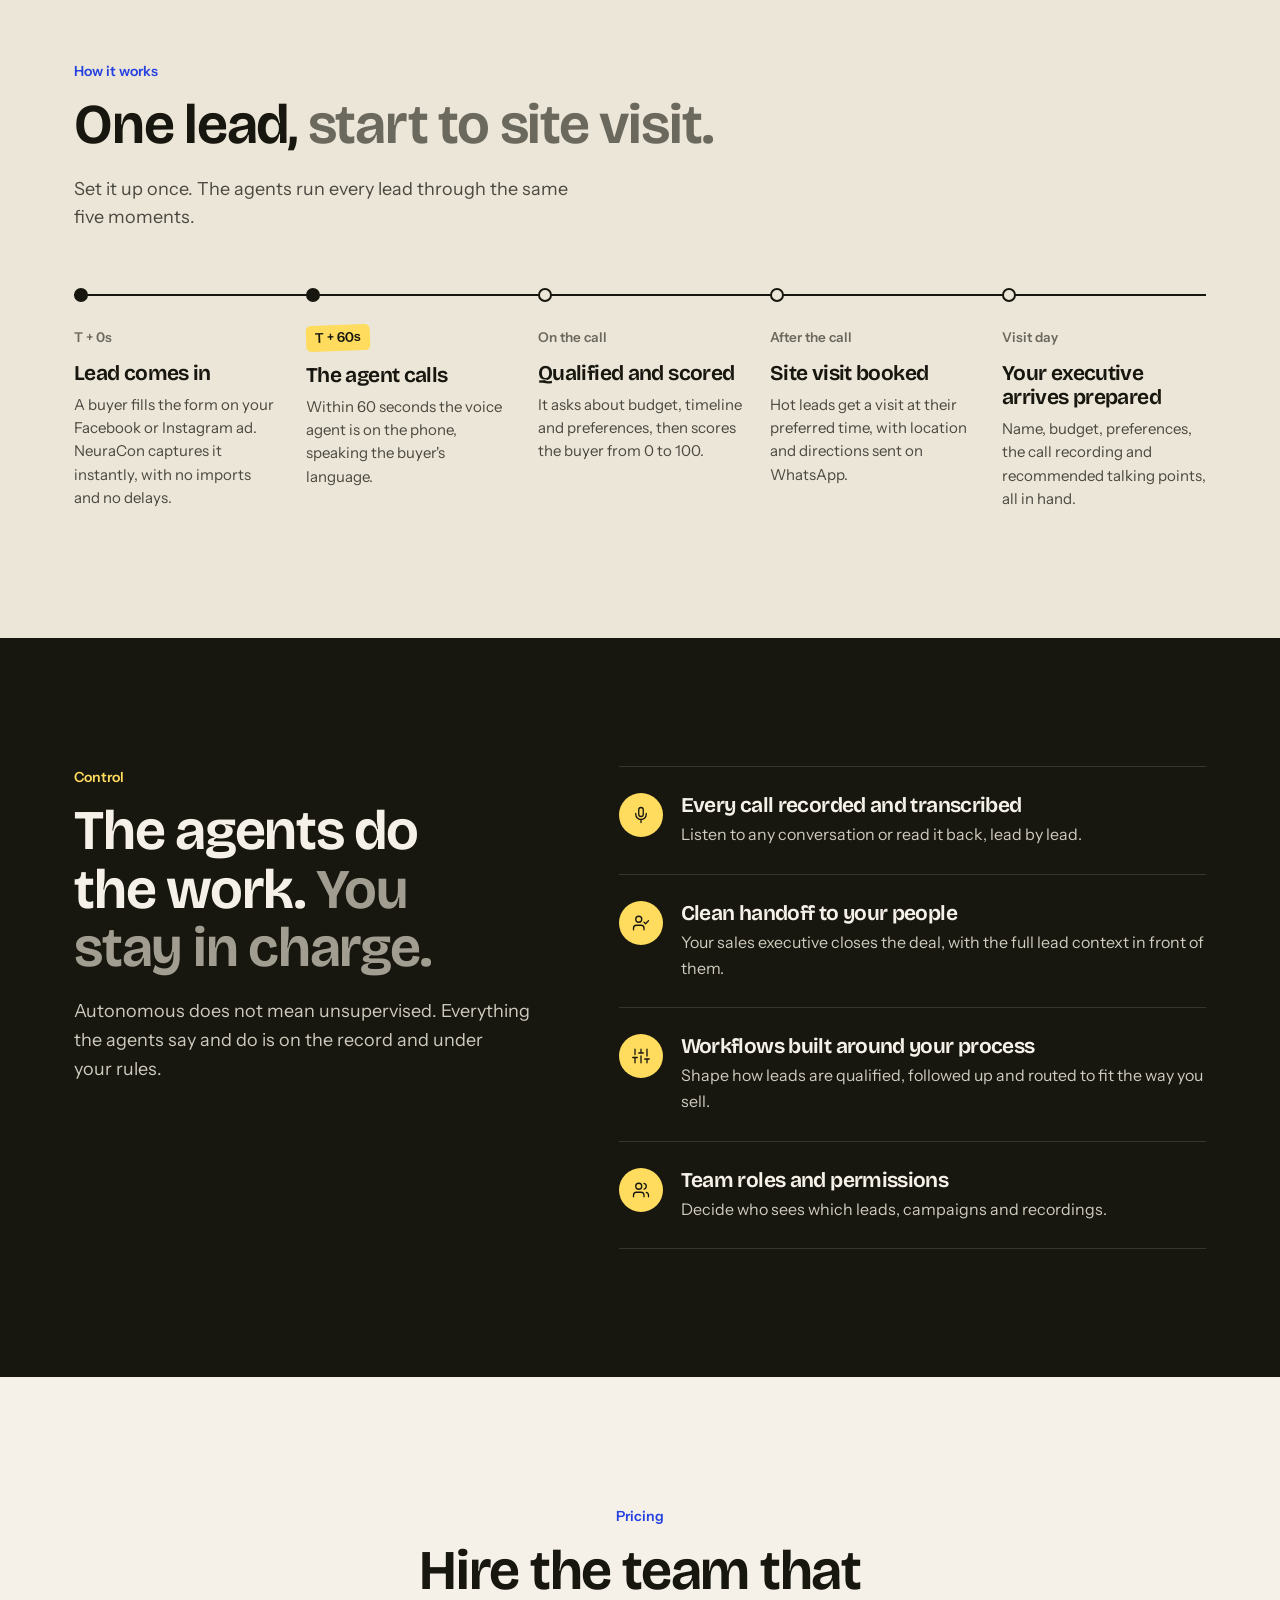
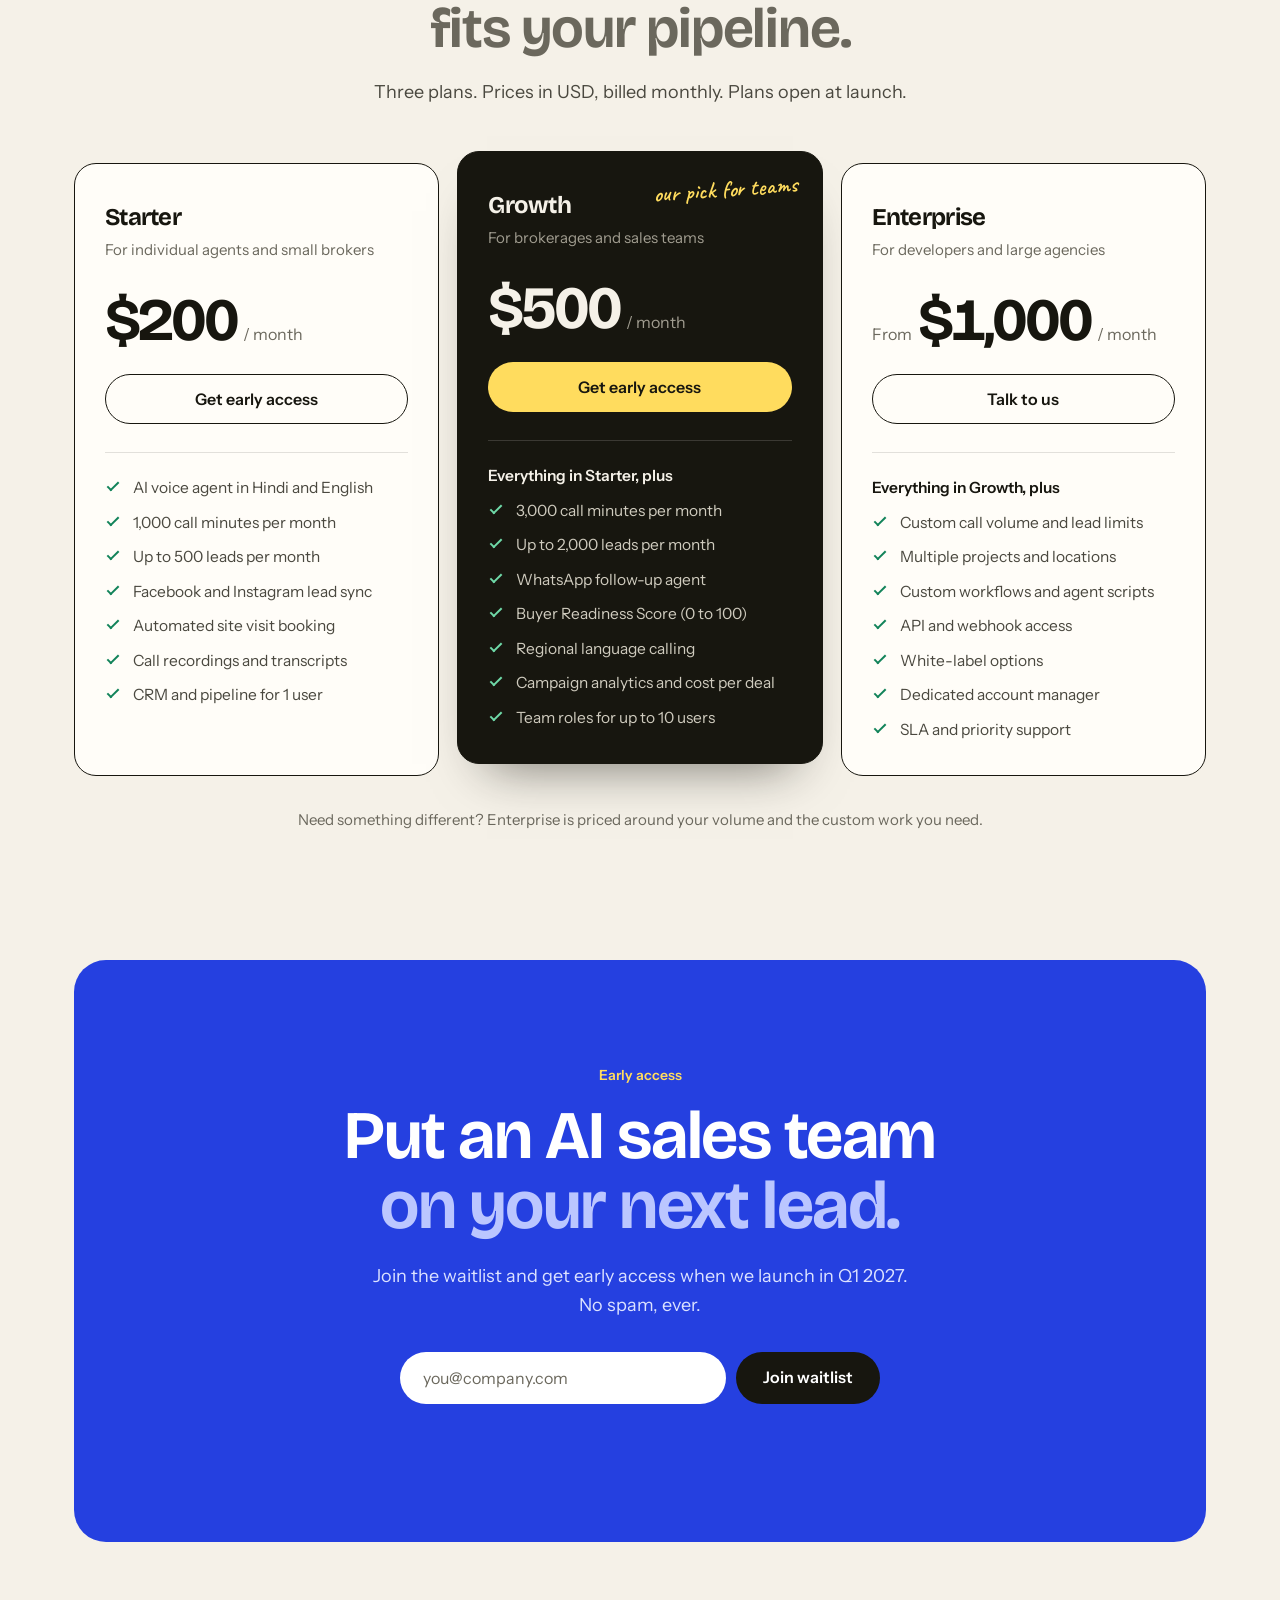
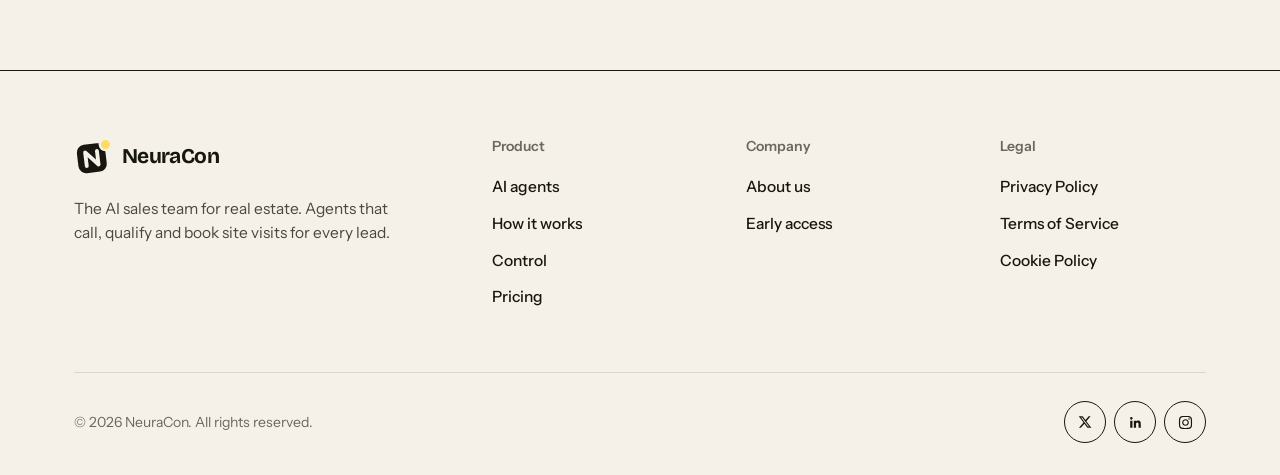
==== commit 0e175713: "v0.4 - agentic redesign, new logo, pricing and brand kit - Reposition the landing page as an AI sale" ====
--- a/WebLanding/index.html
+++ b/WebLanding/index.html
@@ -3,354 +3,473 @@
 <head>
   <meta charset="UTF-8">
   <meta name="viewport" content="width=device-width, initial-scale=1.0">
-  <title>NeuraCon — AI-Powered Sales for Real Estate</title>
-  <meta name="description" content="NeuraCon transforms real estate sales with AI voice agents, smart lead scoring, WhatsApp automation, and Facebook/Instagram ad integration. Close more deals, automatically.">
-  <meta name="keywords" content="NeuraCon, AI voice agent, real estate CRM, lead generation, WhatsApp automation, Facebook ads, lead scoring">
-  <meta name="theme-color" content="#06060f">
+  <title>NeuraCon | The AI Sales Team for Real Estate</title>
+  <meta name="description" content="NeuraCon's AI agents call every new real estate lead within 60 seconds, qualify the buyer, and book the site visit, in Hindi, English and regional languages.">
+  <meta name="keywords" content="NeuraCon, AI sales agents, AI voice agent, real estate, lead qualification, WhatsApp automation, site visit booking, lead scoring">
+  <meta name="theme-color" content="#F5F1E8">
 
   <!-- Favicon -->
-  <link rel="icon" type="image/png" href="assets/images/favicon.png">
+  <link rel="icon" type="image/svg+xml" href="assets/images/favicon.svg">
+  <link rel="icon" type="image/png" sizes="32x32" href="assets/images/favicon-32.png">
+  <link rel="apple-touch-icon" href="assets/images/apple-touch-icon.png">
 
   <!-- Google Fonts -->
   <link rel="preconnect" href="https://fonts.googleapis.com">
   <link rel="preconnect" href="https://fonts.gstatic.com" crossorigin>
-  <link href="https://fonts.googleapis.com/css2?family=Inter:wght@400;500;600;700;800&family=Outfit:wght@400;500;600;700;800&display=swap" rel="stylesheet">
+  <link href="https://fonts.googleapis.com/css2?family=Bricolage+Grotesque:opsz,wght@12..96,400..800&family=Instrument+Sans:wght@400;500;600&family=Caveat:wght@500;600&family=Geist+Mono:wght@400;500&display=swap" rel="stylesheet">
 
   <!-- Styles -->
   <link rel="stylesheet" href="index.css">
 </head>
 <body>
 
-  <!-- Particles Background -->
-  <canvas id="particles-canvas"></canvas>
+  <a href="#main" class="skip-link">Skip to content</a>
 
   <!-- ============ NAVBAR ============ -->
-  <nav class="navbar" id="navbar">
-    <div class="container">
-      <a href="#" class="navbar-logo">
-        <img src="assets/images/favicon.png" alt="NeuraCon Icon">
-        <span class="gradient-text">NeuraCon</span>
+  <nav class="navbar" id="navbar" aria-label="Primary">
+    <div class="container">
+      <a href="#hero" class="navbar-logo">
+        <img src="assets/images/logo-mark.svg" alt="" width="32" height="32">
+        <span>NeuraCon</span>
       </a>
 
       <div class="nav-links" id="navLinks">
-        <a href="#features">Features</a>
-        <a href="#how-it-works">How It Works</a>
+        <a href="#features">Agents</a>
+        <a href="#how-it-works">How it works</a>
+        <a href="#control">Control</a>
         <a href="#pricing">Pricing</a>
-        <a href="#contact">Contact</a>
       </div>
 
       <div class="nav-cta">
         <a href="login.html" class="nav-login">Login</a>
-        <a href="#waitlist" class="btn btn-primary btn-sm">Get Early Access</a>
-      </div>
-
-      <div class="hamburger" id="hamburger" onclick="toggleMobile()">
+        <a href="#waitlist" class="btn btn-primary btn-sm">Get early access</a>
+      </div>
+
+      <button type="button" class="hamburger" id="hamburger" onclick="toggleMobile()" aria-label="Toggle menu" aria-controls="navLinks" aria-expanded="false">
         <span></span>
         <span></span>
         <span></span>
-      </div>
+      </button>
     </div>
   </nav>
+
+  <main id="main">
 
   <!-- ============ HERO ============ -->
   <section class="hero" id="hero">
-    <div class="container">
-      <div class="hero-grid">
-        <div class="hero-content">
-          <div class="hero-badge">
-            <span class="hero-badge-dot"></span>
-            Launching Q2 2026
-          </div>
-
-          <h1 class="hero-title">
-            <span class="line">Your Leads Called.</span>
-            <span class="line"><span class="gradient-text">Your AI Answered.</span></span>
-          </h1>
-
-          <p class="hero-description">
-            NeuraCon is the all-in-one AI sales platform that calls your leads within minutes,
-            qualifies them automatically, and sends buyers straight to your property visit — while you sleep.
-          </p>
-
-          <div class="hero-actions">
-            <a href="#waitlist" class="btn btn-primary">
-              <svg width="18" height="18" fill="none" stroke="currentColor" stroke-width="2" viewBox="0 0 24 24"><path d="M13 10V3L4 14h7v7l9-11h-7z"/></svg>
-              Request Early Access
-            </a>
-            <a href="#how-it-works" class="btn btn-secondary">
-              See How It Works
-              <svg width="16" height="16" fill="none" stroke="currentColor" stroke-width="2" viewBox="0 0 24 24"><path d="M5 12h14M12 5l7 7-7 7"/></svg>
-            </a>
-          </div>
-
-          <div class="hero-stats">
-            <div class="hero-stat">
-              <div class="hero-stat-value" data-count="80">0%</div>
-              <div class="hero-stat-label">Leads Contacted in First 30 Min</div>
-            </div>
-            <div class="hero-stat">
-              <div class="hero-stat-value" data-count="3">0×</div>
-              <div class="hero-stat-label">More Conversions vs Manual</div>
-            </div>
-            <div class="hero-stat">
-              <div class="hero-stat-value" data-count="24">0/7</div>
-              <div class="hero-stat-label">AI Agent Availability</div>
-            </div>
-          </div>
-        </div>
-
-        <div class="hero-visual">
-          <img src="assets/images/dashboard-mockup.png" alt="NeuraCon Dashboard Preview" loading="eager">
-          <div class="hero-float-badge badge-1">
-            <svg width="16" height="16" fill="none" stroke="currentColor" stroke-width="2" viewBox="0 0 24 24"><path d="M22 11.08V12a10 10 0 11-5.93-9.14"/><path d="M22 4L12 14.01l-3-3"/></svg>
-            &nbsp;Lead Qualified — Score: 87
-          </div>
-          <div class="hero-float-badge badge-2">
-            <svg width="16" height="16" fill="none" stroke="currentColor" stroke-width="2" viewBox="0 0 24 24"><path d="M22 16.92v3a2 2 0 01-2.18 2 19.79 19.79 0 01-8.63-3.07 19.5 19.5 0 01-6-6 19.79 19.79 0 01-3.07-8.67A2 2 0 014.11 2h3a2 2 0 012 1.72c.127.96.361 1.903.7 2.81a2 2 0 01-.45 2.11L8.09 9.91a16 16 0 006 6l1.27-1.27a2 2 0 012.11-.45c.907.339 1.85.573 2.81.7A2 2 0 0122 16.92z"/></svg>
-            &nbsp;AI Call in Progress…
-          </div>
-        </div>
-      </div>
-    </div>
-  </section>
-
-  <!-- ============ PAIN POINTS ============ -->
-  <section class="pain-points" id="problems">
-    <div class="container">
-      <div style="text-align: center;" class="reveal">
-        <span class="section-label">The Problem</span>
-        <h2 class="section-title">Real Estate Sales is <span class="gradient-text">Broken</span></h2>
-        <p class="section-subtitle" style="margin: 0 auto;">Most builders and agents still rely on manual calls, scattered spreadsheets, and gut feeling. Here's what that costs you.</p>
-      </div>
-
-      <div class="pain-grid">
-        <div class="pain-card glass-card reveal">
-          <div class="pain-icon">⏰</div>
-          <h3>Leads Go Cold Fast</h3>
-          <p>80% of leads go cold because no one calls them within the first hour. By the time your sales executive dials, they've moved on.</p>
-        </div>
-
-        <div class="pain-card glass-card reveal">
-          <div class="pain-icon">💸</div>
-          <h3>Wasted Ad Spend</h3>
-          <p>You spend lakhs on Facebook and Instagram ads, but have zero visibility into which campaigns actually bring serious buyers.</p>
-        </div>
-
-        <div class="pain-card glass-card reveal">
-          <div class="pain-icon">📊</div>
-          <h3>No Lead Intelligence</h3>
-          <p>All leads are treated equally. You can't tell who's ready to buy tomorrow and who's "just looking" — until it's too late.</p>
-        </div>
-      </div>
-    </div>
-  </section>
-
-  <!-- ============ FEATURES ============ -->
-  <section class="features" id="features">
-    <div class="container">
-      <div class="features-header reveal">
-        <span class="section-label">Platform</span>
-        <h2 class="section-title">Everything You Need to <span class="gradient-text">Close More Deals</span></h2>
-        <p class="section-subtitle">Five powerful modules working together to transform your real estate sales pipeline — from first click to site visit.</p>
-      </div>
-
-      <div class="features-grid">
-        <div class="feature-card glass-card reveal">
-          <div class="feature-icon blue">
-            <svg width="28" height="28" fill="none" stroke="currentColor" stroke-width="1.5" viewBox="0 0 24 24"><path d="M22 16.92v3a2 2 0 01-2.18 2 19.79 19.79 0 01-8.63-3.07 19.5 19.5 0 01-6-6A19.79 19.79 0 012.12 4.18 2 2 0 014.11 2h3a2 2 0 012 1.72c.127.96.361 1.903.7 2.81a2 2 0 01-.45 2.11L8.09 9.91a16 16 0 006 6l1.27-1.27a2 2 0 012.11-.45c.907.339 1.85.573 2.81.7A2 2 0 0122 16.92z"/></svg>
-          </div>
-          <div class="feature-content">
-            <h3>AI Voice Agent</h3>
-            <p>AI calls your leads within minutes of capture. It qualifies them, asks budget and timeline questions, handles objections, and <strong>books site visits automatically</strong> — in Hindi, English, or regional languages.</p>
-            <span class="feature-tag blue">OUTBOUND + INBOUND</span>
-          </div>
-        </div>
-
-        <div class="feature-card glass-card reveal">
-          <div class="feature-icon purple">
-            <svg width="28" height="28" viewBox="0 0 24 24" fill="currentColor"><path d="M17.472 14.382c-.297-.149-1.758-.867-2.03-.967-.273-.099-.471-.148-.67.15-.197.297-.767.966-.94 1.164-.173.199-.347.223-.644.075-.297-.15-1.255-.463-2.39-1.475-.883-.788-1.48-1.761-1.653-2.059-.173-.297-.018-.458.13-.606.134-.133.298-.347.446-.52.149-.174.198-.298.298-.497.099-.198.05-.371-.025-.52-.075-.149-.669-1.612-.916-2.207-.242-.579-.487-.5-.669-.51-.173-.008-.371-.01-.57-.01-.198 0-.52.074-.792.372-.272.297-1.04 1.016-1.04 2.479 0 1.462 1.065 2.875 1.213 3.074.149.198 2.096 3.2 5.077 4.487.709.306 1.262.489 1.694.625.712.227 1.36.195 1.871.118.571-.085 1.758-.719 2.006-1.413.248-.694.248-1.289.173-1.413-.074-.124-.272-.198-.57-.347z"/><path d="M12 2C6.477 2 2 6.477 2 12c0 1.89.525 3.66 1.438 5.168L2 22l4.832-1.438A9.955 9.955 0 0012 22c5.523 0 10-4.477 10-10S17.523 2 12 2zm0 18c-1.66 0-3.203-.508-4.484-1.375l-.316-.188-2.684.797.797-2.684-.188-.316A7.953 7.953 0 014 12c0-4.411 3.589-8 8-8s8 3.589 8 8-3.589 8-8 8z"/></svg>
-          </div>
-          <div class="feature-content">
-            <h3>WhatsApp Automation</h3>
-            <p>Send property brochures, floor plans, and location pins. Schedule follow-ups and let your AI chat agent qualify leads on WhatsApp — all synced to your CRM.</p>
-            <span class="feature-tag purple">OFFICIAL API</span>
-          </div>
-        </div>
-
-        <div class="feature-card glass-card reveal">
-          <div class="feature-icon teal">
-            <svg width="28" height="28" fill="none" stroke="currentColor" stroke-width="1.5" viewBox="0 0 24 24"><path d="M9 19v-6a2 2 0 00-2-2H5a2 2 0 00-2 2v6a2 2 0 002 2h2a2 2 0 002-2zm0 0V9a2 2 0 012-2h2a2 2 0 012 2v10m-6 0a2 2 0 002 2h2a2 2 0 002-2m0 0V5a2 2 0 012-2h2a2 2 0 012 2v14a2 2 0 01-2 2h-2a2 2 0 01-2-2z"/></svg>
-          </div>
-          <div class="feature-content">
-            <h3>Smart Lead Scoring</h3>
-            <p>AI computes a Buyer Readiness Score (0–100) based on engagement, budget fit, timeline urgency, sentiment, and 8+ other signals — so you always prioritize the right leads.</p>
-            <span class="feature-tag teal">AI-POWERED</span>
-          </div>
-        </div>
-
-        <div class="feature-card glass-card reveal">
-          <div class="feature-icon pink">
-            <svg width="28" height="28" viewBox="0 0 24 24" fill="currentColor"><path d="M22 12c0-5.523-4.477-10-10-10S2 6.477 2 12c0 4.991 3.657 9.128 8.438 9.878v-6.987h-2.54V12h2.54V9.797c0-2.506 1.492-3.89 3.777-3.89 1.094 0 2.238.195 2.238.195v2.46h-1.26c-1.243 0-1.63.771-1.63 1.562V12h2.773l-.443 2.89h-2.33v6.988C18.343 21.128 22 16.991 22 12z"/></svg>
-          </div>
-          <div class="feature-content">
-            <h3>Facebook & Instagram Ads</h3>
-            <p>Leads from your Facebook and Instagram ad campaigns auto-sync into NeuraCon in real-time. See exactly which campaign brought each buyer and your true cost-per-deal.</p>
-            <span class="feature-tag pink">REAL-TIME SYNC</span>
-          </div>
-        </div>
-
-        <div class="feature-card feature-card-wide glass-card reveal">
-          <div class="feature-icon" style="background: rgba(245, 158, 11, 0.12); border: 1px solid rgba(245, 158, 11, 0.2);">
-            <svg width="28" height="28" fill="none" stroke="#F59E0B" stroke-width="1.5" viewBox="0 0 24 24"><path d="M17.657 16.657L13.414 20.9a1.998 1.998 0 01-2.827 0l-4.244-4.243a8 8 0 1111.314 0z"/><path d="M15 11a3 3 0 11-6 0 3 3 0 016 0z"/></svg>
-          </div>
-          <div class="feature-content">
-            <h3>Automated Site Visit Booking</h3>
-            <p>When a lead is qualified and ready, NeuraCon's AI agent <strong>schedules the site visit</strong> at the lead's preferred time, sends location and directions via WhatsApp, assigns the visit to your on-ground agent, and creates a reminder — all without a single manual step. Your team shows up prepared with full lead context.</p>
-            <span class="feature-tag" style="background: rgba(245, 158, 11, 0.1); color: #F59E0B;">FULLY AUTOMATED</span>
-          </div>
-        </div>
+    <div class="container hero-grid">
+      <div class="hero-copy">
+        <a href="#waitlist" class="launch-tag"><span class="dot"></span>Launching Q1 2027</a>
+
+        <h1 class="hero-title">Every lead called in <em>60 seconds.</em></h1>
+
+        <p class="hero-sub">
+          NeuraCon is an AI sales team for real estate. Its agents call each new lead within 60 seconds,
+          qualify the buyer, and book the site visit. Day or night, with no manual steps.
+        </p>
+
+        <div class="hero-actions">
+          <a href="#waitlist" class="btn btn-primary">
+            Request early access
+            <svg class="i" viewBox="0 0 24 24" aria-hidden="true"><path d="M5 12h14M13 6l6 6-6 6"/></svg>
+          </a>
+          <a href="#how-it-works" class="btn btn-secondary">See how it works</a>
+        </div>
+
+        <dl class="hero-facts">
+          <div>
+            <dt>Lead to first call</dt>
+            <dd>60s</dd>
+          </div>
+          <div>
+            <dt>Agents on duty</dt>
+            <dd>24/7</dd>
+          </div>
+          <div>
+            <dt>Languages</dt>
+            <dd class="is-text">Hindi · English · Regional</dd>
+          </div>
+        </dl>
+      </div>
+
+      <!-- Live agent run (illustrative) -->
+      <div class="run-wrap">
+      <p class="hand-note" aria-hidden="true">one lead, start to finish
+        <svg viewBox="0 0 60 44"><path d="M4 6c16 1 32 9 40 28"/><path d="M34 27l10 8 4-13"/></svg>
+      </p>
+      <figure class="run" id="agentRun">
+        <div class="run-bar">
+          <span class="run-title">Lead #2841</span>
+          <span class="run-live"><span class="dot"></span>Sample run</span>
+        </div>
+
+        <div class="run-lead">
+          <div class="avatar" aria-hidden="true">PS</div>
+          <div class="run-lead-info">
+            <strong>Priya Sharma</strong>
+            <span>3 BHK · Whitefield · Budget ₹1.2 Cr</span>
+          </div>
+          <div class="score">
+            <span class="score-num" data-score="87">87</span>
+            <span class="score-label">Buyer score</span>
+          </div>
+        </div>
+
+        <ol class="run-steps">
+          <li class="run-step is-done" data-step data-delay="500">
+            <time>10:02:04</time>
+            <span class="run-ico" aria-hidden="true"><svg class="i" viewBox="0 0 24 24"><path d="M20 6 9 17l-5-5"/></svg></span>
+            <div class="run-body">
+              <b>Lead captured</b>
+              <span>Instagram lead ad · Skyline Residences</span>
+            </div>
+          </li>
+
+          <li class="run-step is-call" data-step data-delay="1300">
+            <time>10:02:58</time>
+            <span class="run-ico" aria-hidden="true"><svg class="i" viewBox="0 0 24 24"><path d="M22 16.92v3a2 2 0 0 1-2.18 2 19.8 19.8 0 0 1-8.63-3.07 19.5 19.5 0 0 1-6-6A19.8 19.8 0 0 1 2.12 4.18 2 2 0 0 1 4.11 2h3a2 2 0 0 1 2 1.72c.13.96.36 1.9.7 2.81a2 2 0 0 1-.45 2.11L8.09 9.91a16 16 0 0 0 6 6l1.27-1.27a2 2 0 0 1 2.11-.45c.91.34 1.85.57 2.81.7A2 2 0 0 1 22 16.92z"/></svg></span>
+            <div class="run-body">
+              <b>Voice agent on call <span class="tag">54s after capture</span></b>
+              <div class="wave" aria-hidden="true"></div>
+              <div class="say" data-step data-delay="1400">
+                <span class="who">Agent</span>
+                <p lang="hi-Latn">Namaste Priya ji, main Skyline Residences se bol rahi hoon. Aap 3 BHK dekh rahi hain?</p>
+              </div>
+              <div class="say is-lead" data-step data-delay="1900">
+                <span class="who">Priya</span>
+                <p lang="hi-Latn">Haan, is mahine site dekhna chahti hoon.</p>
+              </div>
+            </div>
+          </li>
+
+          <li class="run-step is-done" data-step data-delay="2000" data-scores>
+            <time>10:06:40</time>
+            <span class="run-ico" aria-hidden="true"><svg class="i" viewBox="0 0 24 24"><path d="M20 6 9 17l-5-5"/></svg></span>
+            <div class="run-body">
+              <b>Qualified</b>
+              <span>Budget fit · Ready within 30 days · Positive sentiment</span>
+            </div>
+          </li>
+
+          <li class="run-step is-done" data-step data-delay="1200">
+            <time>10:06:52</time>
+            <span class="run-ico" aria-hidden="true"><svg class="i" viewBox="0 0 24 24"><path d="M20 6 9 17l-5-5"/></svg></span>
+            <div class="run-body">
+              <b>Site visit booked</b>
+              <span>Saturday, 11:00 AM · Assigned to Rahul</span>
+            </div>
+          </li>
+
+          <li class="run-step is-done" data-step data-delay="1000">
+            <time>10:06:55</time>
+            <span class="run-ico" aria-hidden="true"><svg class="i" viewBox="0 0 24 24"><path d="M20 6 9 17l-5-5"/></svg></span>
+            <div class="run-body">
+              <b>WhatsApp sent</b>
+              <span>Location pin, directions and brochure</span>
+            </div>
+          </li>
+        </ol>
+
+        <figcaption>Illustrative run with sample data.</figcaption>
+      </figure>
+      </div>
+    </div>
+
+    <!-- Integrations strip -->
+    <div class="container" id="integrations">
+      <div class="logos">
+        <span class="logos-label">Plugs into the channels you already run</span>
+        <ul>
+          <li>
+            <svg width="20" height="20" viewBox="0 0 24 24" fill="currentColor" aria-hidden="true"><path d="M22 12c0-5.523-4.477-10-10-10S2 6.477 2 12c0 4.991 3.657 9.128 8.438 9.878v-6.987h-2.54V12h2.54V9.797c0-2.506 1.492-3.89 3.777-3.89 1.094 0 2.238.195 2.238.195v2.46h-1.26c-1.243 0-1.63.771-1.63 1.562V12h2.773l-.443 2.89h-2.33v6.988C18.343 21.128 22 16.991 22 12z"/></svg>
+            Facebook
+          </li>
+          <li>
+            <svg width="20" height="20" viewBox="0 0 448 512" fill="currentColor" aria-hidden="true"><path d="M224.1 141c-63.6 0-114.9 51.3-114.9 114.9s51.3 114.9 114.9 114.9S339 319.5 339 255.9 287.7 141 224.1 141zm0 189.6c-41.1 0-74.7-33.5-74.7-74.7s33.5-74.7 74.7-74.7 74.7 33.5 74.7 74.7-33.6 74.7-74.7 74.7zm146.4-194.3c0 14.9-12 26.8-26.8 26.8-14.9 0-26.8-12-26.8-26.8s12-26.8 26.8-26.8 26.8 12 26.8 26.8zm76.1 27.2c-1.7-35.9-9.9-67.7-36.2-93.9-26.2-26.2-58-34.4-93.9-36.2-37-2.1-147.9-2.1-184.9 0-35.8 1.7-67.6 9.9-93.9 36.1s-34.4 58-36.2 93.9c-2.1 37-2.1 147.9 0 184.9 1.7 35.9 9.9 67.7 36.2 93.9s58 34.4 93.9 36.2c37 2.1 147.9 2.1 184.9 0 35.9-1.7 67.7-9.9 93.9-36.2 26.2-26.2 34.4-58 36.2-93.9 2.1-37 2.1-147.8 0-184.8zM398.8 388c-7.8 19.6-22.9 34.7-42.6 42.6-29.5 11.7-99.5 9-132.1 9s-102.7 2.6-132.1-9c-19.6-7.8-34.7-22.9-42.6-42.6-11.7-29.5-9-99.5-9-132.1s-2.6-102.7 9-132.1c7.8-19.6 22.9-34.7 42.6-42.6 29.5-11.7 99.5-9 132.1-9s102.7-2.6 132.1 9c19.6 7.8 34.7 22.9 42.6 42.6 11.7 29.5 9 99.5 9 132.1s2.7 102.7-9 132.1z"/></svg>
+            Instagram
+          </li>
+          <li>
+            <svg width="20" height="20" viewBox="0 0 24 24" fill="currentColor" aria-hidden="true"><path d="M17.472 14.382c-.297-.149-1.758-.867-2.03-.967-.273-.099-.471-.148-.67.15-.197.297-.767.966-.94 1.164-.173.199-.347.223-.644.075-.297-.15-1.255-.463-2.39-1.475-.883-.788-1.48-1.761-1.653-2.059-.173-.297-.018-.458.13-.606.134-.133.298-.347.446-.52.149-.174.198-.298.298-.497.099-.198.05-.371-.025-.52-.075-.149-.669-1.612-.916-2.207-.242-.579-.487-.5-.669-.51-.173-.008-.371-.01-.57-.01-.198 0-.52.074-.792.372-.272.297-1.04 1.016-1.04 2.479 0 1.462 1.065 2.875 1.213 3.074.149.198 2.096 3.2 5.077 4.487.709.306 1.262.489 1.694.625.712.227 1.36.195 1.871.118.571-.085 1.758-.719 2.006-1.413.248-.694.248-1.289.173-1.413-.074-.124-.272-.198-.57-.347z"/><path d="M12 2C6.477 2 2 6.477 2 12c0 1.89.525 3.66 1.438 5.168L2 22l4.832-1.438A9.955 9.955 0 0012 22c5.523 0 10-4.477 10-10S17.523 2 12 2zm0 18c-1.66 0-3.203-.508-4.484-1.375l-.316-.188-2.684.797.797-2.684-.188-.316A7.953 7.953 0 014 12c0-4.411 3.589-8 8-8s8 3.589 8 8-3.589 8-8 8z"/></svg>
+            WhatsApp
+          </li>
+          <li>
+            <svg width="20" height="20" viewBox="0 0 24 24" fill="currentColor" aria-hidden="true"><path d="M22.56 12.25c0-.78-.07-1.53-.2-2.25H12v4.26h5.92a5.06 5.06 0 01-2.2 3.32v2.77h3.56c2.08-1.92 3.28-4.74 3.28-8.1z"/><path d="M12 23c2.97 0 5.46-.98 7.28-2.66l-3.56-2.77c-.98.66-2.23 1.06-3.72 1.06-2.86 0-5.29-1.93-6.16-4.53H2.18v2.84A10.998 10.998 0 0012 23z"/><path d="M5.84 14.09a6.6 6.6 0 010-4.18V7.07H2.18A10.998 10.998 0 001 12c0 1.78.43 3.46 1.18 4.93l3.66-2.84z"/><path d="M12 5.38c1.62 0 3.06.56 4.21 1.64l3.15-3.15C17.45 2.09 14.97 1 12 1 7.7 1 3.99 3.47 2.18 7.07l3.66 2.84c.87-2.6 3.3-4.53 6.16-4.53z"/></svg>
+            Google Ads
+          </li>
+        </ul>
+      </div>
+    </div>
+  </section>
+
+  <!-- ============ PROBLEM ============ -->
+  <section class="section" id="problems">
+    <div class="container">
+      <div class="section-head reveal">
+        <span class="section-label">The problem</span>
+        <h2 class="section-title">Speed wins the buyer. <em>Most teams are too slow.</em></h2>
+      </div>
+
+      <div class="problems">
+        <article class="problem reveal">
+          <span class="problem-n">01</span>
+          <h3>Leads go cold in minutes</h3>
+          <p>A buyer who fills your ad form is comparing other projects right now. If your first call comes hours later, someone else has already had the conversation.</p>
+        </article>
+        <article class="problem reveal">
+          <span class="problem-n">02</span>
+          <h3>Ad spend you can't trace</h3>
+          <p>You spend lakhs on Facebook and Instagram, but can't see which campaign produced a site visit and which one produced noise.</p>
+        </article>
+        <article class="problem reveal">
+          <span class="problem-n">03</span>
+          <h3>Every lead looks the same</h3>
+          <p>Without qualification, your team spends the same hour on a casual browser as on a buyer who is ready to book this month.</p>
+        </article>
+      </div>
+    </div>
+  </section>
+
+  <!-- ============ AGENTS ============ -->
+  <section class="section" id="features">
+    <div class="container">
+      <div class="section-head reveal">
+        <span class="section-label">The team</span>
+        <h2 class="section-title">Five agents. <em>One sales pipeline.</em></h2>
+        <p class="section-subtitle">Each agent owns one job and hands off to the next, from the first ad click to the buyer standing at your site.</p>
+      </div>
+
+      <div class="bento">
+        <article class="agent agent-voice reveal">
+          <div class="agent-copy">
+            <span class="agent-role">Agent 01 · Voice</span>
+            <h3>The Caller</h3>
+            <p>Calls every new lead within 60 seconds of capture. Asks about budget and timeline, handles objections, and takes inbound calls too.</p>
+            <ul class="chips">
+              <li>Hindi</li>
+              <li>English</li>
+              <li>Regional languages</li>
+              <li>Outbound + inbound</li>
+            </ul>
+          </div>
+          <div class="agent-visual" aria-hidden="true">
+            <div class="call-card">
+              <div class="call-top">
+                <span class="run-live"><span class="dot"></span>On call</span>
+                <span class="call-time">02:14</span>
+              </div>
+              <div class="wave wave-lg"></div>
+              <div class="call-line"><span>Budget</span><b>₹1.1 to 1.3 Cr</b></div>
+              <div class="call-line"><span>Timeline</span><b>Within 30 days</b></div>
+              <div class="call-line"><span>Interest</span><b>3 BHK, east facing</b></div>
+            </div>
+          </div>
+        </article>
+
+        <article class="agent reveal">
+          <span class="agent-role">Agent 02 · Scoring</span>
+          <h3>The Qualifier</h3>
+          <p>Gives every lead a Buyer Readiness Score from 0 to 100, so your team works the right leads first.</p>
+          <div class="agent-visual" aria-hidden="true">
+            <div class="meter"><span style="width: 87%"></span></div>
+            <div class="meter-scale"><span>0</span><b>87</b><span>100</span></div>
+            <ul class="chips chips-sm">
+              <li>Budget fit</li>
+              <li>Timeline</li>
+              <li>Engagement</li>
+              <li>Sentiment</li>
+            </ul>
+          </div>
+        </article>
+
+        <article class="agent reveal">
+          <span class="agent-role">Agent 03 · WhatsApp</span>
+          <h3>The Follow-up</h3>
+          <p>Sends brochures, floor plans and location pins, answers questions, and keeps the conversation moving on the official WhatsApp API.</p>
+          <div class="agent-visual" aria-hidden="true">
+            <div class="bubble">Here are the floor plans for the 3 BHK you asked about.</div>
+            <div class="attach">
+              <span><svg class="i" viewBox="0 0 24 24"><path d="M14 2H6a2 2 0 0 0-2 2v16a2 2 0 0 0 2 2h12a2 2 0 0 0 2-2V8z"/><path d="M14 2v6h6M8 13h8M8 17h6"/></svg>Brochure.pdf</span>
+              <span><svg class="i" viewBox="0 0 24 24"><path d="M20 10c0 6-8 12-8 12s-8-6-8-12a8 8 0 0 1 16 0z"/><circle cx="12" cy="10" r="3"/></svg>Location pin</span>
+            </div>
+          </div>
+        </article>
+
+        <article class="agent reveal">
+          <span class="agent-role">Agent 04 · Scheduling</span>
+          <h3>The Scheduler</h3>
+          <p>Books the site visit at the buyer's preferred time, sends directions, assigns your on-ground executive and sets the reminder.</p>
+          <div class="agent-visual" aria-hidden="true">
+            <div class="visit">
+              <div class="visit-date"><span>Sat</span><b>11:00</b></div>
+              <div class="visit-info">
+                <b>Site visit confirmed</b>
+                <span>Assigned to Rahul · Reminder set</span>
+              </div>
+            </div>
+          </div>
+        </article>
+
+        <article class="agent reveal">
+          <span class="agent-role">Agent 05 · Ads</span>
+          <h3>The Analyst</h3>
+          <p>Syncs Facebook and Instagram leads in real time and shows which campaign brought each buyer, along with your true cost per deal.</p>
+          <div class="agent-visual" aria-hidden="true">
+            <div class="bars">
+              <div class="bar"><span>Campaign A</span><i style="width: 82%"></i></div>
+              <div class="bar"><span>Campaign B</span><i style="width: 46%"></i></div>
+              <div class="bar"><span>Campaign C</span><i style="width: 21%"></i></div>
+            </div>
+            <span class="bars-note">Site visits by campaign</span>
+          </div>
+        </article>
       </div>
     </div>
   </section>
 
   <!-- ============ HOW IT WORKS ============ -->
-  <section class="how-it-works" id="how-it-works">
-    <div class="container">
-      <div class="how-header reveal">
-        <span class="section-label">How It Works</span>
-        <h2 class="section-title">From Ad Click to <span class="gradient-text">Site Visit in 4 Steps</span></h2>
-        <p class="section-subtitle">Set it up once. Let AI handle the rest — all the way to the site visit.</p>
-      </div>
-
-      <div class="steps-container steps-4">
-        <div class="step-card glass-card reveal">
-          <div class="step-number">1</div>
-          <h3>Lead Comes In</h3>
-          <p>A buyer clicks your Facebook or Instagram ad and fills the form. NeuraCon captures the lead instantly — no manual imports, no delays.</p>
-        </div>
-
-        <div class="step-card glass-card reveal">
-          <div class="step-number">2</div>
-          <h3>AI Calls & Qualifies</h3>
-          <p>Within minutes, NeuraCon's AI agent calls the lead, asks qualifying questions, gauges budget and timeline, and scores them from 0–100.</p>
-        </div>
-
-        <div class="step-card glass-card reveal">
-          <div class="step-number">3</div>
-          <h3>Site Visit Booked</h3>
-          <p>For hot leads, the AI books a site visit at their preferred time. It sends the property location, directions, and confirmation via WhatsApp.</p>
-        </div>
-
-        <div class="step-card glass-card reveal">
-          <div class="step-number">4</div>
-          <h3>Your Sales Executive Shows Up Prepared</h3>
-          <p>Your on-ground sales executive receives the visit assignment with full context — lead name, budget, preferences, call recording, and AI-recommended talking points.</p>
-        </div>
-      </div>
-    </div>
-  </section>
-
-  <!-- ============ INTEGRATIONS ============ -->
-  <section class="integrations" id="integrations">
-    <div class="container reveal">
-      <span class="section-label">Integrations</span>
-      <h2 class="section-title">Works with <span class="gradient-text">What You Already Use</span></h2>
-      <p class="section-subtitle integrations-subtitle">NeuraCon connects directly to the platforms where your leads and sales live.</p>
-
-      <div class="integration-logos">
-        <div class="integration-item">
-          <svg class="int-icon-svg" width="32" height="32" viewBox="0 0 24 24" fill="#1877F2"><path d="M22 12c0-5.523-4.477-10-10-10S2 6.477 2 12c0 4.991 3.657 9.128 8.438 9.878v-6.987h-2.54V12h2.54V9.797c0-2.506 1.492-3.89 3.777-3.89 1.094 0 2.238.195 2.238.195v2.46h-1.26c-1.243 0-1.63.771-1.63 1.562V12h2.773l-.443 2.89h-2.33v6.988C18.343 21.128 22 16.991 22 12z"/></svg>
-          <span>Facebook</span>
-        </div>
-        <div class="integration-item">
-          <svg class="int-icon-svg" width="32" height="32" viewBox="0 0 448 512"><path d="M224.1 141c-63.6 0-114.9 51.3-114.9 114.9s51.3 114.9 114.9 114.9S339 319.5 339 255.9 287.7 141 224.1 141zm0 189.6c-41.1 0-74.7-33.5-74.7-74.7s33.5-74.7 74.7-74.7 74.7 33.5 74.7 74.7-33.6 74.7-74.7 74.7zm146.4-194.3c0 14.9-12 26.8-26.8 26.8-14.9 0-26.8-12-26.8-26.8s12-26.8 26.8-26.8 26.8 12 26.8 26.8zm76.1 27.2c-1.7-35.9-9.9-67.7-36.2-93.9-26.2-26.2-58-34.4-93.9-36.2-37-2.1-147.9-2.1-184.9 0-35.8 1.7-67.6 9.9-93.9 36.1s-34.4 58-36.2 93.9c-2.1 37-2.1 147.9 0 184.9 1.7 35.9 9.9 67.7 36.2 93.9s58 34.4 93.9 36.2c37 2.1 147.9 2.1 184.9 0 35.9-1.7 67.7-9.9 93.9-36.2 26.2-26.2 34.4-58 36.2-93.9 2.1-37 2.1-147.8 0-184.8zM398.8 388c-7.8 19.6-22.9 34.7-42.6 42.6-29.5 11.7-99.5 9-132.1 9s-102.7 2.6-132.1-9c-19.6-7.8-34.7-22.9-42.6-42.6-11.7-29.5-9-99.5-9-132.1s-2.6-102.7 9-132.1c7.8-19.6 22.9-34.7 42.6-42.6 29.5-11.7 99.5-9 132.1-9s102.7-2.6 132.1 9c19.6 7.8 34.7 22.9 42.6 42.6 11.7 29.5 9 99.5 9 132.1s2.7 102.7-9 132.1z" fill="url(#ig-gradient)"/><defs><linearGradient id="ig-gradient" x1="0%" y1="100%" x2="100%" y2="0%"><stop offset="0%" stop-color="#FFDC80"/><stop offset="40%" stop-color="#F56040"/><stop offset="65%" stop-color="#E1306C"/><stop offset="100%" stop-color="#833AB4"/></linearGradient></defs></svg>
-          <span>Instagram</span>
-        </div>
-        <div class="integration-item">
-          <svg class="int-icon-svg" width="32" height="32" viewBox="0 0 24 24" fill="#25D366"><path d="M17.472 14.382c-.297-.149-1.758-.867-2.03-.967-.273-.099-.471-.148-.67.15-.197.297-.767.966-.94 1.164-.173.199-.347.223-.644.075-.297-.15-1.255-.463-2.39-1.475-.883-.788-1.48-1.761-1.653-2.059-.173-.297-.018-.458.13-.606.134-.133.298-.347.446-.52.149-.174.198-.298.298-.497.099-.198.05-.371-.025-.52-.075-.149-.669-1.612-.916-2.207-.242-.579-.487-.5-.669-.51-.173-.008-.371-.01-.57-.01-.198 0-.52.074-.792.372-.272.297-1.04 1.016-1.04 2.479 0 1.462 1.065 2.875 1.213 3.074.149.198 2.096 3.2 5.077 4.487.709.306 1.262.489 1.694.625.712.227 1.36.195 1.871.118.571-.085 1.758-.719 2.006-1.413.248-.694.248-1.289.173-1.413-.074-.124-.272-.198-.57-.347z"/><path d="M12 2C6.477 2 2 6.477 2 12c0 1.89.525 3.66 1.438 5.168L2 22l4.832-1.438A9.955 9.955 0 0012 22c5.523 0 10-4.477 10-10S17.523 2 12 2zm0 18c-1.66 0-3.203-.508-4.484-1.375l-.316-.188-2.684.797.797-2.684-.188-.316A7.953 7.953 0 014 12c0-4.411 3.589-8 8-8s8 3.589 8 8-3.589 8-8 8z"/></svg>
-          <span>WhatsApp</span>
-        </div>
-        <div class="integration-item">
-          <svg class="int-icon-svg" width="32" height="32" viewBox="0 0 24 24" fill="#4285F4"><path d="M22.56 12.25c0-.78-.07-1.53-.2-2.25H12v4.26h5.92a5.06 5.06 0 01-2.2 3.32v2.77h3.56c2.08-1.92 3.28-4.74 3.28-8.1z"/><path d="M12 23c2.97 0 5.46-.98 7.28-2.66l-3.56-2.77c-.98.66-2.23 1.06-3.72 1.06-2.86 0-5.29-1.93-6.16-4.53H2.18v2.84A10.998 10.998 0 0012 23z" fill="#34A853"/><path d="M5.84 14.09a6.6 6.6 0 010-4.18V7.07H2.18A10.998 10.998 0 001 12c0 1.78.43 3.46 1.18 4.93l3.66-2.84z" fill="#FBBC05"/><path d="M12 5.38c1.62 0 3.06.56 4.21 1.64l3.15-3.15C17.45 2.09 14.97 1 12 1 7.7 1 3.99 3.47 2.18 7.07l3.66 2.84c.87-2.6 3.3-4.53 6.16-4.53z" fill="#EA4335"/></svg>
-          <span>Google Ads</span>
-        </div>
-        <div class="integration-item">
-          <svg class="int-icon-svg" width="32" height="32" viewBox="0 0 24 24" fill="#F22F46"><path d="M12 2C6.48 2 2 6.48 2 12s4.48 10 10 10 10-4.48 10-10S17.52 2 12 2zm-1 14.5v-9l6 4.5-6 4.5z"/></svg>
-          <span>Twilio</span>
-        </div>
-        <div class="integration-item">
-          <svg class="int-icon-svg" width="32" height="32" viewBox="0 0 24 24" fill="#EA4B71"><path d="M12 2L2 7l10 5 10-5-10-5zM2 17l10 5 10-5M2 12l10 5 10-5"/></svg>
-          <span>n8n</span>
-        </div>
-      </div>
+  <section class="section" id="how-it-works">
+    <div class="container">
+      <div class="section-head reveal">
+        <span class="section-label">How it works</span>
+        <h2 class="section-title">One lead, <em>start to site visit.</em></h2>
+        <p class="section-subtitle">Set it up once. The agents run every lead through the same five moments.</p>
+      </div>
+
+      <ol class="timeline">
+        <li class="reveal">
+          <span class="timeline-t">T + 0s</span>
+          <h3>Lead comes in</h3>
+          <p>A buyer fills the form on your Facebook or Instagram ad. NeuraCon captures it instantly, with no imports and no delays.</p>
+        </li>
+        <li class="reveal">
+          <span class="timeline-t is-hot">T + 60s</span>
+          <h3>The agent calls</h3>
+          <p>Within 60 seconds the voice agent is on the phone, speaking the buyer's language.</p>
+        </li>
+        <li class="reveal">
+          <span class="timeline-t">On the call</span>
+          <h3>Qualified and scored</h3>
+          <p>It asks about budget, timeline and preferences, then scores the buyer from 0 to 100.</p>
+        </li>
+        <li class="reveal">
+          <span class="timeline-t">After the call</span>
+          <h3>Site visit booked</h3>
+          <p>Hot leads get a visit at their preferred time, with location and directions sent on WhatsApp.</p>
+        </li>
+        <li class="reveal">
+          <span class="timeline-t">Visit day</span>
+          <h3>Your executive arrives prepared</h3>
+          <p>Name, budget, preferences, the call recording and recommended talking points, all in hand.</p>
+        </li>
+      </ol>
+    </div>
+  </section>
+
+  <!-- ============ CONTROL ============ -->
+  <section class="section" id="control">
+    <div class="container control">
+      <div class="section-head reveal">
+        <span class="section-label">Control</span>
+        <h2 class="section-title">The agents do the work. <em>You stay in charge.</em></h2>
+        <p class="section-subtitle">Autonomous does not mean unsupervised. Everything the agents say and do is on the record and under your rules.</p>
+      </div>
+
+      <ul class="control-list">
+        <li class="reveal">
+          <span class="control-ico" aria-hidden="true"><svg class="i" viewBox="0 0 24 24"><rect x="9" y="2" width="6" height="12" rx="3"/><path d="M5 10v1a7 7 0 0 0 14 0v-1M12 18v4"/></svg></span>
+          <div>
+            <h3>Every call recorded and transcribed</h3>
+            <p>Listen to any conversation or read it back, lead by lead.</p>
+          </div>
+        </li>
+        <li class="reveal">
+          <span class="control-ico" aria-hidden="true"><svg class="i" viewBox="0 0 24 24"><path d="M16 21v-2a4 4 0 0 0-4-4H6a4 4 0 0 0-4 4v2"/><circle cx="9" cy="7" r="4"/><path d="m16 11 2 2 4-4"/></svg></span>
+          <div>
+            <h3>Clean handoff to your people</h3>
+            <p>Your sales executive closes the deal, with the full lead context in front of them.</p>
+          </div>
+        </li>
+        <li class="reveal">
+          <span class="control-ico" aria-hidden="true"><svg class="i" viewBox="0 0 24 24"><path d="M4 21v-7M4 10V3M12 21v-9M12 8V3M20 21v-5M20 12V3M1 14h6M9 8h6M17 16h6"/></svg></span>
+          <div>
+            <h3>Workflows built around your process</h3>
+            <p>Shape how leads are qualified, followed up and routed to fit the way you sell.</p>
+          </div>
+        </li>
+        <li class="reveal">
+          <span class="control-ico" aria-hidden="true"><svg class="i" viewBox="0 0 24 24"><path d="M16 21v-2a4 4 0 0 0-4-4H6a4 4 0 0 0-4 4v2"/><circle cx="9" cy="7" r="4"/><path d="M22 21v-2a4 4 0 0 0-3-3.87M16 3.13a4 4 0 0 1 0 7.75"/></svg></span>
+          <div>
+            <h3>Team roles and permissions</h3>
+            <p>Decide who sees which leads, campaigns and recordings.</p>
+          </div>
+        </li>
+      </ul>
     </div>
   </section>
 
   <!-- ============ PRICING ============ -->
-  <section class="pricing" id="pricing">
-    <div class="container">
-      <div class="pricing-header reveal">
+  <section class="section" id="pricing">
+    <div class="container">
+      <div class="section-head is-center reveal">
         <span class="section-label">Pricing</span>
-        <h2 class="section-title">Simple Plans, <span class="gradient-text">Serious Results</span></h2>
-        <p class="section-subtitle">Start small, scale as you close more deals. No hidden fees.</p>
-      </div>
-
-      <div class="pricing-grid">
-        <div class="pricing-card glass-card reveal">
-          <div class="pricing-plan-name">Starter</div>
-          <p style="color: var(--text-muted); font-size: 0.85rem;">For individual sales executives</p>
-          <div class="pricing-price">
-            <span>₹ —</span>
-            <div class="coming-soon-overlay">Coming Soon</div>
-          </div>
-          <ul class="pricing-features">
-            <li>10,000 AI credits</li>
-            <li>5,000 call minutes</li>
-            <li>Basic CRM & pipeline</li>
-            <li>Facebook Lead Ad sync</li>
-            <li>Call recording & transcripts</li>
+        <h2 class="section-title">Hire the team that <em>fits your pipeline.</em></h2>
+        <p class="section-subtitle">Three plans. Prices in USD, billed monthly. Plans open at launch.</p>
+      </div>
+
+      <div class="plans">
+        <article class="plan reveal">
+          <h3>Starter</h3>
+          <p class="plan-for">For individual agents and small brokers</p>
+          <div class="plan-price"><span class="amt">$200</span><span class="per">/ month</span></div>
+          <a href="#waitlist" class="btn btn-secondary btn-block">Get early access</a>
+          <ul class="plan-list">
+            <li>AI voice agent in Hindi and English</li>
+            <li>1,000 call minutes per month</li>
+            <li>Up to 500 leads per month</li>
+            <li>Facebook and Instagram lead sync</li>
+            <li>Automated site visit booking</li>
+            <li>Call recordings and transcripts</li>
+            <li>CRM and pipeline for 1 user</li>
           </ul>
-          <button class="btn btn-secondary" disabled>Notify Me</button>
-        </div>
-
-        <div class="pricing-card glass-card featured reveal">
-          <div class="pricing-plan-name">Growth</div>
-          <p style="color: var(--text-muted); font-size: 0.85rem;">For brokerages & small teams</p>
-          <div class="pricing-price">
-            <span>₹ —</span>
-            <div class="coming-soon-overlay">Coming Soon</div>
-          </div>
-          <ul class="pricing-features">
-            <li>50,000 AI credits</li>
-            <li>25,000 call minutes</li>
-            <li>WhatsApp integration</li>
-            <li>AI Lead Scoring</li>
-            <li>n8n workflow engine</li>
-            <li>Team & role management</li>
-            <li>Campaign analytics</li>
+        </article>
+
+        <article class="plan is-featured reveal">
+          <span class="plan-badge">our pick for teams</span>
+          <h3>Growth</h3>
+          <p class="plan-for">For brokerages and sales teams</p>
+          <div class="plan-price"><span class="amt">$500</span><span class="per">/ month</span></div>
+          <a href="#waitlist" class="btn btn-primary btn-block">Get early access</a>
+          <ul class="plan-list">
+            <li class="plan-plus">Everything in Starter, plus</li>
+            <li>3,000 call minutes per month</li>
+            <li>Up to 2,000 leads per month</li>
+            <li>WhatsApp follow-up agent</li>
+            <li>Buyer Readiness Score (0 to 100)</li>
+            <li>Regional language calling</li>
+            <li>Campaign analytics and cost per deal</li>
+            <li>Team roles for up to 10 users</li>
           </ul>
-          <button class="btn btn-primary" disabled>Notify Me</button>
-        </div>
-
-        <div class="pricing-card glass-card reveal">
-          <div class="pricing-plan-name">Enterprise</div>
-          <p style="color: var(--text-muted); font-size: 0.85rem;">For developers & large agencies</p>
-          <div class="pricing-price">
-            <span>₹ —</span>
-            <div class="coming-soon-overlay">Coming Soon</div>
-          </div>
-          <ul class="pricing-features">
-            <li>Unlimited leads</li>
-            <li>Unlimited AI calls</li>
+        </article>
+
+        <article class="plan reveal">
+          <h3>Enterprise</h3>
+          <p class="plan-for">For developers and large agencies</p>
+          <div class="plan-price"><span class="from">From</span><span class="amt">$1,000</span><span class="per">/ month</span></div>
+          <a href="#waitlist" class="btn btn-secondary btn-block">Talk to us</a>
+          <ul class="plan-list">
+            <li class="plan-plus">Everything in Growth, plus</li>
+            <li>Custom call volume and lead limits</li>
+            <li>Multiple projects and locations</li>
+            <li>Custom workflows and agent scripts</li>
+            <li>API and webhook access</li>
             <li>White-label options</li>
-            <li>API & webhook access</li>
-            <li>Custom workflows</li>
             <li>Dedicated account manager</li>
-            <li>SLA & priority support</li>
+            <li>SLA and priority support</li>
           </ul>
-          <button class="btn btn-secondary" disabled>Contact Sales</button>
-        </div>
-      </div>
+        </article>
+      </div>
+
+      <p class="plans-note">Need something different? Enterprise is priced around your volume and the custom work you need.</p>
     </div>
   </section>
 
@@ -358,50 +477,54 @@
   <section class="cta-section" id="waitlist">
     <div class="container">
       <div class="cta-inner reveal">
-        <span class="section-label">Early Access</span>
-        <h2 class="section-title">Be the First to <span class="gradient-text">Transform Your Sales</span></h2>
+        <span class="section-label">Early access</span>
+        <h2 class="section-title">Put an AI sales team <em>on your next lead.</em></h2>
         <p class="section-subtitle">
-          Join the waitlist and get exclusive early access when we launch. No spam, ever.
+          Join the waitlist and get early access when we launch in Q1 2027. No spam, ever.
         </p>
 
         <form class="waitlist-form" id="waitlistForm" action="https://formspree.io/f/xlgplaop" method="POST" onsubmit="handleWaitlist(event)">
-          <input type="email" id="waitlist-email" name="email" placeholder="you@company.com" required>
-          <button type="submit" class="btn btn-primary">Join Waitlist</button>
+          <label for="waitlist-email" class="sr-only">Work email</label>
+          <input type="email" id="waitlist-email" name="email" placeholder="you@company.com" autocomplete="email" required>
+          <button type="submit" class="btn btn-primary">Join waitlist</button>
         </form>
 
-        <div class="waitlist-success" id="waitlistSuccess">
-          <svg width="20" height="20" fill="none" stroke="currentColor" stroke-width="2" viewBox="0 0 24 24"><path d="M22 11.08V12a10 10 0 11-5.93-9.14"/><path d="M22 4L12 14.01l-3-3"/></svg>
-          You're on the list! We'll reach out soon.
-        </div>
-      </div>
-    </div>
-  </section>
+        <p class="waitlist-error" id="waitlistError" role="alert"></p>
+
+        <div class="waitlist-success" id="waitlistSuccess" role="status">
+          <svg class="i" viewBox="0 0 24 24" aria-hidden="true"><path d="M20 6 9 17l-5-5"/></svg>
+          You're on the list. We'll reach out soon.
+        </div>
+      </div>
+    </div>
+  </section>
+
+  </main>
 
   <!-- ============ FOOTER ============ -->
   <footer class="footer" id="contact">
     <div class="container">
       <div class="footer-grid">
         <div class="footer-brand">
-          <a href="#" class="navbar-logo">
-            <img src="assets/images/favicon.png" alt="NeuraCon Icon">
-            <span class="gradient-text">NeuraCon</span>
+          <a href="#hero" class="navbar-logo">
+            <img src="assets/images/logo-mark.svg" alt="" width="32" height="32">
+            <span>NeuraCon</span>
           </a>
-          <p>AI-powered sales platform for real estate. Automate lead follow-ups, qualify buyers with AI, and close more deals.</p>
+          <p>The AI sales team for real estate. Agents that call, qualify and book site visits for every lead.</p>
         </div>
 
         <div class="footer-col">
           <h4>Product</h4>
-          <a href="#features">AI Voice Agent</a>
-          <a href="#features">WhatsApp Automation</a>
-          <a href="#features">Lead Scoring</a>
-          <a href="#features">Ad Integration</a>
+          <a href="#features">AI agents</a>
+          <a href="#how-it-works">How it works</a>
+          <a href="#control">Control</a>
           <a href="#pricing">Pricing</a>
         </div>
 
         <div class="footer-col">
           <h4>Company</h4>
-          <a href="about.html">About Us</a>
-          <a href="#contact">Contact</a>
+          <a href="about.html">About us</a>
+          <a href="#waitlist">Early access</a>
         </div>
 
         <div class="footer-col">
@@ -415,9 +538,9 @@
       <div class="footer-bottom">
         <p>&copy; 2026 NeuraCon. All rights reserved.</p>
         <div class="footer-socials">
-          <a href="#" aria-label="Twitter">𝕏</a>
-          <a href="#" aria-label="LinkedIn">in</a>
-          <a href="#" aria-label="Instagram"><svg width="16" height="16" viewBox="0 0 448 512" fill="currentColor"><path d="M224.1 141c-63.6 0-114.9 51.3-114.9 114.9s51.3 114.9 114.9 114.9S339 319.5 339 255.9 287.7 141 224.1 141zm0 189.6c-41.1 0-74.7-33.5-74.7-74.7s33.5-74.7 74.7-74.7 74.7 33.5 74.7 74.7-33.6 74.7-74.7 74.7zm146.4-194.3c0 14.9-12 26.8-26.8 26.8-14.9 0-26.8-12-26.8-26.8s12-26.8 26.8-26.8 26.8 12 26.8 26.8zm76.1 27.2c-1.7-35.9-9.9-67.7-36.2-93.9-26.2-26.2-58-34.4-93.9-36.2-37-2.1-147.9-2.1-184.9 0-35.8 1.7-67.6 9.9-93.9 36.1s-34.4 58-36.2 93.9c-2.1 37-2.1 147.9 0 184.9 1.7 35.9 9.9 67.7 36.2 93.9s58 34.4 93.9 36.2c37 2.1 147.9 2.1 184.9 0 35.9-1.7 67.7-9.9 93.9-36.2 26.2-26.2 34.4-58 36.2-93.9 2.1-37 2.1-147.8 0-184.8zM398.8 388c-7.8 19.6-22.9 34.7-42.6 42.6-29.5 11.7-99.5 9-132.1 9s-102.7 2.6-132.1-9c-19.6-7.8-34.7-22.9-42.6-42.6-11.7-29.5-9-99.5-9-132.1s-2.6-102.7 9-132.1c7.8-19.6 22.9-34.7 42.6-42.6 29.5-11.7 99.5-9 132.1-9s102.7-2.6 132.1 9c19.6 7.8 34.7 22.9 42.6 42.6 11.7 29.5 9 99.5 9 132.1s2.7 102.7-9 132.1z"/></svg></a>
+          <a href="#" aria-label="X (Twitter)"><svg width="14" height="14" viewBox="0 0 24 24" fill="currentColor" aria-hidden="true"><path d="M18.244 2.25h3.308l-7.227 8.26 8.502 11.24H16.17l-5.214-6.817L4.99 21.75H1.68l7.73-8.835L1.254 2.25H8.08l4.713 6.231zm-1.161 17.52h1.833L7.084 4.126H5.117z"/></svg></a>
+          <a href="#" aria-label="LinkedIn"><svg width="15" height="15" viewBox="0 0 24 24" fill="currentColor" aria-hidden="true"><path d="M20.447 20.452h-3.554v-5.569c0-1.328-.027-3.037-1.852-3.037-1.853 0-2.136 1.445-2.136 2.939v5.667H9.351V9h3.414v1.561h.046c.477-.9 1.637-1.85 3.37-1.85 3.601 0 4.267 2.37 4.267 5.455v6.286zM5.337 7.433a2.062 2.062 0 1 1 0-4.124 2.062 2.062 0 0 1 0 4.124zM7.119 20.452H3.555V9h3.564v11.452z"/></svg></a>
+          <a href="#" aria-label="Instagram"><svg width="15" height="15" viewBox="0 0 448 512" fill="currentColor" aria-hidden="true"><path d="M224.1 141c-63.6 0-114.9 51.3-114.9 114.9s51.3 114.9 114.9 114.9S339 319.5 339 255.9 287.7 141 224.1 141zm0 189.6c-41.1 0-74.7-33.5-74.7-74.7s33.5-74.7 74.7-74.7 74.7 33.5 74.7 74.7-33.6 74.7-74.7 74.7zm146.4-194.3c0 14.9-12 26.8-26.8 26.8-14.9 0-26.8-12-26.8-26.8s12-26.8 26.8-26.8 26.8 12 26.8 26.8zm76.1 27.2c-1.7-35.9-9.9-67.7-36.2-93.9-26.2-26.2-58-34.4-93.9-36.2-37-2.1-147.9-2.1-184.9 0-35.8 1.7-67.6 9.9-93.9 36.1s-34.4 58-36.2 93.9c-2.1 37-2.1 147.9 0 184.9 1.7 35.9 9.9 67.7 36.2 93.9s58 34.4 93.9 36.2c37 2.1 147.9 2.1 184.9 0 35.9-1.7 67.7-9.9 93.9-36.2 26.2-26.2 34.4-58 36.2-93.9 2.1-37 2.1-147.8 0-184.8zM398.8 388c-7.8 19.6-22.9 34.7-42.6 42.6-29.5 11.7-99.5 9-132.1 9s-102.7 2.6-132.1-9c-19.6-7.8-34.7-22.9-42.6-42.6-11.7-29.5-9-99.5-9-132.1s-2.6-102.7 9-132.1c7.8-19.6 22.9-34.7 42.6-42.6 29.5-11.7 99.5-9 132.1-9s102.7-2.6 132.1 9c19.6 7.8 34.7 22.9 42.6 42.6 11.7 29.5 9 99.5 9 132.1s2.7 102.7-9 132.1z"/></svg></a>
         </div>
       </div>
     </div>
--- a/WebLanding/index.css
+++ b/WebLanding/index.css
@@ -1,5 +1,5 @@
 /* ================================================
-   NeuraCon Landing Page — Design System & Styles
+   NeuraCon: Design System & Styles
    ================================================ */
 
 /* ---- CSS Reset & Base ---- */
@@ -10,57 +10,89 @@
 }
 
 :root {
-  /* Colors */
-  --bg-primary: #06060f;
-  --bg-secondary: #0d0d1a;
-  --bg-card: rgba(15, 15, 35, 0.6);
-  --bg-card-hover: rgba(25, 25, 55, 0.8);
-  --bg-glass: rgba(255, 255, 255, 0.03);
-  --bg-glass-border: rgba(255, 255, 255, 0.06);
-
-  --accent-blue: #0066FF;
-  --accent-purple: #7C3AED;
-  --accent-teal: #00D4AA;
-  --accent-pink: #EC4899;
-
-  --gradient-primary: linear-gradient(135deg, #0066FF, #7C3AED);
-  --gradient-glow: linear-gradient(135deg, rgba(0, 102, 255, 0.15), rgba(124, 58, 237, 0.15));
-  --gradient-teal: linear-gradient(135deg, #00D4AA, #0066FF);
-  --gradient-hero: radial-gradient(ellipse at 30% 20%, rgba(0, 102, 255, 0.12) 0%, transparent 50%),
-                    radial-gradient(ellipse at 70% 60%, rgba(124, 58, 237, 0.08) 0%, transparent 50%);
-
-  --text-primary: #F1F5F9;
-  --text-secondary: #94A3B8;
-  --text-muted: #64748B;
-  --text-accent: #818CF8;
+  /* Paper and ink */
+  --paper: #F5F1E8;
+  --paper-2: #ECE6D8;
+  --ink: #17160F;
+  --blue: #2540E0;
+  --blue-dark: #1B2FB0;
+  --marker: #FFDC5E;
+  --green: #12835A;
+
+  /* Card tints */
+  --tint-blue: #DFE5FF;
+  --tint-mint: #D9EEDF;
+  --tint-sand: #F0E4C4;
+  --tint-peach: #FADFCD;
+  --tint-lilac: #E7DFF6;
+
+  /* Scoped colours (redefined inside .is-dark) */
+  --bg-primary: var(--paper);
+  --bg-secondary: var(--paper-2);
+  --bg-card: #FFFDF8;
+  --bg-card-hover: #FFFFFF;
+  --bg-glass: rgba(23, 22, 15, 0.03);
+  --bg-glass-border: rgba(23, 22, 15, 0.12);
+  --line: rgba(23, 22, 15, 0.12);
+  --line-strong: rgba(23, 22, 15, 0.24);
+  --text-primary: var(--ink);
+  --text-secondary: #4A483F;
+  --text-muted: #6B685D;
+  --text-accent: var(--blue);
+
+  /* Legacy names used by the inner pages */
+  --accent-blue: #2540E0;
+  --accent-purple: #6B4FD8;
+  --accent-teal: #12835A;
+  --accent-pink: #D6336C;
+  --gradient-primary: linear-gradient(135deg, #2540E0, #6B4FD8);
+  --gradient-glow: linear-gradient(135deg, #DFE5FF, #E7DFF6);
 
   /* Typography */
-  --font-main: 'Inter', -apple-system, BlinkMacSystemFont, sans-serif;
-  --font-display: 'Outfit', 'Inter', sans-serif;
-
-  /* Spacing */
-  --section-gap: 120px;
-  --container-width: 1200px;
-  --border-radius: 16px;
+  --font-main: 'Instrument Sans', -apple-system, BlinkMacSystemFont, 'Segoe UI', sans-serif;
+  --font-display: 'Bricolage Grotesque', 'Instrument Sans', sans-serif;
+  --font-hand: 'Caveat', 'Segoe Print', cursive;
+  --font-mono: 'Geist Mono', ui-monospace, 'SFMono-Regular', Menlo, monospace;
+
+  /* Layout */
+  --section-gap: clamp(72px, 10vw, 128px);
+  --container-width: 1180px;
+  --border-radius: 14px;
   --border-radius-sm: 8px;
-  --border-radius-lg: 24px;
-
-  /* Transitions */
-  --transition-fast: 0.2s cubic-bezier(0.4, 0, 0.2, 1);
-  --transition-smooth: 0.4s cubic-bezier(0.4, 0, 0.2, 1);
-  --transition-spring: 0.6s cubic-bezier(0.34, 1.56, 0.64, 1);
+  --border-radius-lg: 22px;
+
+  /* Motion */
+  --ease-out: cubic-bezier(0.16, 1, 0.3, 1);
+  --transition-fast: 0.18s ease;
+  --transition-smooth: 0.5s cubic-bezier(0.16, 1, 0.3, 1);
+}
+
+/* Dark scope: flips the scoped colours for ink-coloured blocks */
+.is-dark {
+  --bg-card: #24231B;
+  --bg-card-hover: #2B2A21;
+  --line: rgba(245, 241, 232, 0.14);
+  --line-strong: rgba(245, 241, 232, 0.28);
+  --text-primary: #F5F1E8;
+  --text-secondary: #CFCBBE;
+  --text-muted: #A19D90;
+  --text-accent: var(--marker);
+  --green: #6FD9A8;
+  color: var(--text-primary);
 }
 
 html {
   scroll-behavior: smooth;
+  scroll-padding-top: 88px;
   font-size: 16px;
+  -webkit-text-size-adjust: 100%;
 }
 
 body {
   font-family: var(--font-main);
   background: var(--bg-primary);
   color: var(--text-primary);
-  line-height: 1.7;
+  line-height: 1.6;
   overflow-x: hidden;
   -webkit-font-smoothing: antialiased;
   -moz-osx-font-smoothing: grayscale;
@@ -71,12 +103,31 @@
   text-decoration: none;
 }
 
-img {
+img, svg {
   max-width: 100%;
   display: block;
 }
 
-ul { list-style: none; }
+ul, ol { list-style: none; }
+
+button { font: inherit; color: inherit; }
+
+:focus-visible {
+  outline: 2.5px solid var(--blue);
+  outline-offset: 3px;
+  border-radius: 6px;
+}
+
+.is-dark :focus-visible,
+.cta-inner :focus-visible { outline-color: var(--marker); }
+
+::selection {
+  background: var(--marker);
+  color: var(--ink);
+}
+
+/* Legacy particle canvas on inner pages */
+#particles-canvas { display: none; }
 
 /* ---- Utility ---- */
 .container {
@@ -85,1249 +136,1749 @@
   padding: 0 24px;
 }
 
-.gradient-text {
-  background: var(--gradient-primary);
-  -webkit-background-clip: text;
-  -webkit-text-fill-color: transparent;
-  background-clip: text;
-}
-
+.sr-only {
+  position: absolute;
+  width: 1px;
+  height: 1px;
+  overflow: hidden;
+  clip: rect(0 0 0 0);
+  white-space: nowrap;
+}
+
+.skip-link {
+  position: absolute;
+  left: 16px;
+  top: -60px;
+  z-index: 2000;
+  padding: 10px 16px;
+  background: var(--ink);
+  color: var(--paper);
+  border-radius: var(--border-radius-sm);
+  font-weight: 500;
+  transition: top var(--transition-fast);
+}
+
+.skip-link:focus { top: 16px; }
+
+.i {
+  width: 18px;
+  height: 18px;
+  fill: none;
+  stroke: currentColor;
+  stroke-width: 1.75;
+  stroke-linecap: round;
+  stroke-linejoin: round;
+  flex-shrink: 0;
+}
+
+/* ---- Headings ---- */
 .section-label {
-  font-size: 0.8rem;
-  font-weight: 600;
-  letter-spacing: 3px;
-  text-transform: uppercase;
-  color: var(--accent-blue);
-  margin-bottom: 12px;
-  display: inline-block;
+  display: block;
+  font-size: 0.875rem;
+  font-weight: 600;
+  color: var(--text-accent);
+  margin-bottom: 14px;
 }
 
 .section-title {
   font-family: var(--font-display);
-  font-size: clamp(2rem, 4vw, 3rem);
-  font-weight: 700;
-  line-height: 1.2;
+  font-size: clamp(2.125rem, 4.8vw, 3.5rem);
+  font-weight: 650;
+  line-height: 1.04;
+  letter-spacing: -0.022em;
   margin-bottom: 20px;
+  text-wrap: balance;
+}
+
+/* Second half of a two-part heading sits back in a quieter tone */
+.section-title em {
+  font-style: normal;
+  color: var(--text-muted);
+}
+
+.gradient-text {
+  color: var(--blue);
 }
 
 .section-subtitle {
   font-size: 1.125rem;
   color: var(--text-secondary);
-  max-width: 600px;
-  line-height: 1.8;
-}
-
-/* ---- Glass Card ---- */
+  max-width: 560px;
+  line-height: 1.6;
+  text-wrap: pretty;
+}
+
+/* ---- Cards (shared with inner pages) ---- */
 .glass-card {
   background: var(--bg-card);
-  border: 1px solid var(--bg-glass-border);
+  border: 1px solid var(--line);
   border-radius: var(--border-radius);
-  backdrop-filter: blur(20px);
-  -webkit-backdrop-filter: blur(20px);
-  transition: var(--transition-smooth);
+  transition: border-color var(--transition-fast);
 }
 
 .glass-card:hover {
-  background: var(--bg-card-hover);
-  border-color: rgba(255, 255, 255, 0.1);
-  transform: translateY(-4px);
-  box-shadow: 0 20px 60px rgba(0, 0, 0, 0.3),
-              0 0 40px rgba(0, 102, 255, 0.05);
+  border-color: var(--line-strong);
 }
 
 /* ---- Buttons ---- */
 .btn {
   display: inline-flex;
   align-items: center;
+  justify-content: center;
   gap: 8px;
-  padding: 14px 32px;
-  border-radius: 50px;
+  min-height: 50px;
+  padding: 0 26px;
+  border-radius: 999px;
   font-family: var(--font-main);
-  font-size: 0.95rem;
+  font-size: 1rem;
   font-weight: 600;
   cursor: pointer;
-  border: none;
-  transition: var(--transition-smooth);
-  position: relative;
-  overflow: hidden;
-}
+  border: 1.5px solid transparent;
+  white-space: nowrap;
+  transition: background var(--transition-fast), border-color var(--transition-fast), color var(--transition-fast), transform var(--transition-fast);
+}
+
+.btn:active { transform: scale(0.98); }
 
 .btn-primary {
-  background: var(--gradient-primary);
-  color: white;
-  box-shadow: 0 4px 20px rgba(0, 102, 255, 0.3);
-}
-
-.btn-primary:hover {
-  transform: translateY(-2px);
-  box-shadow: 0 8px 30px rgba(0, 102, 255, 0.5);
-}
-
-.btn-primary::after {
-  content: '';
-  position: absolute;
-  inset: 0;
-  background: linear-gradient(135deg, rgba(255,255,255,0.1), transparent);
-  opacity: 0;
-  transition: var(--transition-fast);
-}
-
-.btn-primary:hover::after {
-  opacity: 1;
-}
+  background: var(--ink);
+  color: var(--paper);
+}
+
+.btn-primary:hover { background: var(--blue); }
+
+.btn-primary .i { transition: transform var(--transition-fast); }
+.btn-primary:hover .i { transform: translateX(3px); }
 
 .btn-secondary {
   background: transparent;
   color: var(--text-primary);
-  border: 1px solid rgba(255, 255, 255, 0.15);
+  border-color: var(--text-primary);
 }
 
 .btn-secondary:hover {
-  border-color: var(--accent-blue);
-  background: rgba(0, 102, 255, 0.08);
-  transform: translateY(-2px);
-}
-
-/* ================================================
-   NAVBAR
-   ================================================ */
+  background: var(--ink);
+  color: var(--paper);
+}
+
+.is-dark .btn-primary {
+  background: var(--paper);
+  color: var(--ink);
+}
+
+.is-dark .btn-primary:hover { background: var(--marker); }
+
+.btn-sm {
+  min-height: 42px;
+  padding: 0 18px;
+  font-size: 0.9375rem;
+}
+
+.btn-block { width: 100%; }
+
+.btn:disabled,
+.btn[disabled] {
+  opacity: 0.45;
+  cursor: not-allowed;
+}
+
+/* ---- Navbar ---- */
 .navbar {
   position: fixed;
   top: 0;
   left: 0;
   right: 0;
   z-index: 1000;
-  padding: 16px 0;
-  transition: var(--transition-smooth);
+  border-bottom: 1px solid transparent;
+  transition: background var(--transition-fast), border-color var(--transition-fast);
 }
 
 .navbar.scrolled {
-  background: rgba(6, 6, 15, 0.85);
-  backdrop-filter: blur(20px);
-  -webkit-backdrop-filter: blur(20px);
-  border-bottom: 1px solid rgba(255, 255, 255, 0.05);
-  padding: 12px 0;
+  background: rgba(245, 241, 232, 0.88);
+  backdrop-filter: blur(14px);
+  -webkit-backdrop-filter: blur(14px);
+  border-bottom-color: var(--line);
 }
 
 .navbar .container {
   display: flex;
   align-items: center;
   justify-content: space-between;
+  gap: 24px;
+  height: 72px;
 }
 
 .navbar-logo {
-  display: flex;
-  align-items: center;
-  gap: 12px;
+  display: inline-flex;
+  align-items: center;
+  gap: 10px;
+  min-height: 44px;
 }
 
 .navbar-logo img {
-  height: 40px;
-  width: auto;
+  width: 38px;
+  height: 38px;
 }
 
 .navbar-logo span {
   font-family: var(--font-display);
-  font-size: 1.4rem;
+  font-size: 1.3125rem;
   font-weight: 700;
+  letter-spacing: -0.03em;
+  color: var(--text-primary);
 }
 
 .nav-links {
   display: flex;
   align-items: center;
-  gap: 36px;
+  gap: 4px;
 }
 
 .nav-links a {
-  font-size: 0.9rem;
+  padding: 10px 14px;
+  font-size: 0.9688rem;
   font-weight: 500;
   color: var(--text-secondary);
-  transition: var(--transition-fast);
-  position: relative;
+  transition: color var(--transition-fast);
 }
 
 .nav-links a:hover {
   color: var(--text-primary);
-}
-
-.nav-links a::after {
-  content: '';
-  position: absolute;
-  bottom: -4px;
-  left: 0;
-  width: 0;
-  height: 2px;
-  background: var(--gradient-primary);
-  transition: var(--transition-smooth);
-  border-radius: 1px;
-}
-
-.nav-links a:hover::after {
-  width: 100%;
+  text-decoration: underline;
+  text-decoration-thickness: 2px;
+  text-underline-offset: 6px;
 }
 
 .nav-cta {
   display: flex;
   align-items: center;
-  gap: 16px;
+  gap: 8px;
 }
 
 .nav-login {
-  font-size: 0.9rem;
+  padding: 10px 14px;
+  font-size: 0.9688rem;
   font-weight: 500;
   color: var(--text-secondary);
-  transition: var(--transition-fast);
-}
-
-.nav-login:hover {
-  color: var(--text-primary);
-}
+  transition: color var(--transition-fast);
+}
+
+.nav-login:hover { color: var(--text-primary); }
 
 .hamburger {
   display: none;
   flex-direction: column;
+  justify-content: center;
+  align-items: center;
   gap: 5px;
+  width: 44px;
+  height: 44px;
+  background: none;
+  border: 0;
   cursor: pointer;
-  padding: 4px;
 }
 
 .hamburger span {
-  width: 24px;
+  width: 22px;
   height: 2px;
   background: var(--text-primary);
   border-radius: 2px;
-  transition: var(--transition-fast);
-}
-
-/* ================================================
-   HERO
-   ================================================ */
-.hero {
-  min-height: 100vh;
-  display: flex;
-  align-items: center;
-  position: relative;
-  padding: 120px 0 80px;
-  overflow: hidden;
-}
-
-.hero::before {
-  content: '';
-  position: absolute;
-  inset: 0;
-  background: var(--gradient-hero);
-  pointer-events: none;
-}
-
-.hero-grid {
-  display: grid;
-  grid-template-columns: 1fr 1fr;
-  gap: 60px;
-  align-items: center;
-  position: relative;
-  z-index: 2;
-}
-
-.hero-badge {
-  display: inline-flex;
-  align-items: center;
-  gap: 8px;
-  padding: 6px 16px 6px 6px;
-  background: rgba(0, 102, 255, 0.08);
-  border: 1px solid rgba(0, 102, 255, 0.2);
-  border-radius: 50px;
-  font-size: 0.8rem;
-  font-weight: 500;
-  color: var(--accent-blue);
-  margin-bottom: 24px;
-  animation: fadeInUp 0.6s ease-out;
-}
-
-.hero-badge-dot {
+}
+
+/* ---- Shared status bits ---- */
+.dot {
   width: 8px;
   height: 8px;
   border-radius: 50%;
-  background: var(--accent-teal);
-  animation: pulse 2s infinite;
-}
+  background: #1FA971;
+  animation: ping 2.4s ease-out infinite;
+  flex-shrink: 0;
+}
+
+.run-live {
+  display: inline-flex;
+  align-items: center;
+  gap: 8px;
+  font-size: 0.8125rem;
+  font-weight: 600;
+  color: var(--green);
+}
+
+.chips {
+  display: flex;
+  flex-wrap: wrap;
+  gap: 8px;
+}
+
+.chips li {
+  padding: 5px 12px;
+  border: 1.5px solid var(--text-primary);
+  border-radius: 999px;
+  font-size: 0.8125rem;
+  font-weight: 500;
+  white-space: nowrap;
+}
+
+.chips-sm li {
+  padding: 3px 10px;
+  border-width: 1px;
+  border-color: var(--line-strong);
+  font-size: 0.78rem;
+  color: var(--text-secondary);
+}
+
+/* Voice waveform (bars injected by script.js) */
+.wave {
+  display: flex;
+  align-items: center;
+  gap: 3px;
+  height: 28px;
+}
+
+.wave i {
+  width: 3px;
+  height: 100%;
+  border-radius: 2px;
+  background: var(--blue);
+  transform: scaleY(var(--h, 0.4));
+  animation: wave 1.1s ease-in-out infinite alternate;
+  animation-delay: var(--d, 0s);
+}
+
+.wave-lg { height: 44px; }
+
+/* Handwritten margin notes */
+.hand-note,
+.plan-badge {
+  font-family: var(--font-hand);
+  font-weight: 600;
+  line-height: 1;
+}
+
+/* ---- Hero ---- */
+.hero {
+  padding: 150px 0 0;
+}
+
+.hero-grid {
+  display: grid;
+  grid-template-columns: minmax(0, 1.08fr) minmax(0, 0.92fr);
+  gap: 64px;
+  align-items: center;
+}
+
+.launch-tag {
+  display: inline-flex;
+  align-items: center;
+  gap: 9px;
+  padding: 7px 14px 7px 12px;
+  margin-bottom: 28px;
+  background: var(--marker);
+  border-radius: 6px;
+  font-size: 0.875rem;
+  font-weight: 600;
+  color: var(--ink);
+  transform: rotate(-2deg);
+  transition: transform var(--transition-fast);
+}
+
+.launch-tag:hover { transform: rotate(0deg); }
+
+.launch-tag .dot { background: var(--ink); animation: none; }
 
 .hero-title {
   font-family: var(--font-display);
-  font-size: clamp(2.5rem, 5vw, 4rem);
-  font-weight: 800;
+  font-size: clamp(3rem, 7vw, 5.5rem);
+  font-weight: 700;
+  line-height: 0.97;
+  letter-spacing: -0.03em;
+  margin-bottom: 28px;
+  text-wrap: balance;
+}
+
+/* Highlighter stroke behind the promise */
+.hero-title em {
+  font-style: normal;
+  white-space: nowrap;
+  background: linear-gradient(100deg, transparent 0.5%, var(--marker) 2.5%, var(--marker) 97%, transparent 99.5%) no-repeat;
+  background-size: 100% 44%;
+  background-position: 0 86%;
+  padding: 0 0.08em;
+  margin: 0 -0.08em;
+}
+
+.hero-sub {
+  font-size: clamp(1.125rem, 1.6vw, 1.3125rem);
+  color: var(--text-secondary);
+  max-width: 540px;
+  line-height: 1.55;
+  margin-bottom: 32px;
+  text-wrap: pretty;
+}
+
+.hero-actions {
+  display: flex;
+  flex-wrap: wrap;
+  gap: 12px;
+  margin-bottom: 52px;
+}
+
+.hero-facts {
+  display: flex;
+  flex-wrap: wrap;
+  gap: 20px 0;
+}
+
+.hero-facts > div {
+  padding: 0 28px;
+  border-left: 1.5px solid var(--ink);
+}
+
+.hero-facts > div:first-child {
+  padding-left: 0;
+  border-left: 0;
+}
+
+.hero-facts dt {
+  font-size: 0.8125rem;
+  font-weight: 500;
+  color: var(--text-muted);
+  margin-bottom: 2px;
+}
+
+.hero-facts dd {
+  font-family: var(--font-display);
+  font-size: 2rem;
+  font-weight: 700;
+  letter-spacing: -0.04em;
+  line-height: 1.15;
+}
+
+.hero-facts dd.is-text {
+  font-family: var(--font-main);
+  font-size: 1rem;
+  font-weight: 600;
+  letter-spacing: 0;
+  line-height: 2.3;
+}
+
+/* ---- Agent run panel ---- */
+.run-wrap {
+  position: relative;
+}
+
+.hand-note {
+  position: absolute;
+  top: -50px;
+  left: -6px;
+  z-index: 2;
+  display: flex;
+  align-items: flex-start;
+  gap: 6px;
+  font-size: 1.625rem;
+  color: var(--blue);
+  transform: rotate(-4deg);
+}
+
+.hand-note svg {
+  width: 46px;
+  height: 34px;
+  margin-top: 10px;
+  fill: none;
+  stroke: currentColor;
+  stroke-width: 2.4;
+  stroke-linecap: round;
+  stroke-linejoin: round;
+}
+
+.run {
+  position: relative;
+  background: var(--bg-card);
+  border: 1.5px solid var(--ink);
+  border-radius: var(--border-radius-lg);
+  box-shadow: 0 30px 60px -30px rgba(23, 22, 15, 0.35);
+  transform: rotate(1.2deg);
+  overflow: hidden;
+}
+
+.run-bar {
+  display: flex;
+  align-items: center;
+  justify-content: space-between;
+  padding: 14px 20px;
+  background: var(--paper-2);
+  border-bottom: 1.5px solid var(--ink);
+}
+
+.run-title {
+  font-size: 0.875rem;
+  font-weight: 600;
+}
+
+.run-lead {
+  display: flex;
+  align-items: center;
+  gap: 14px;
+  padding: 18px 20px;
+  border-bottom: 1px solid var(--line);
+}
+
+.avatar {
+  display: grid;
+  place-items: center;
+  width: 44px;
+  height: 44px;
+  border-radius: 50%;
+  background: var(--tint-peach);
+  font-family: var(--font-display);
+  font-size: 0.9375rem;
+  font-weight: 700;
+  flex-shrink: 0;
+}
+
+.run-lead-info {
+  flex: 1;
+  min-width: 0;
+}
+
+.run-lead-info strong {
+  display: block;
+  font-size: 1rem;
+  font-weight: 600;
+}
+
+.run-lead-info span {
+  display: block;
+  font-size: 0.8438rem;
+  color: var(--text-muted);
+}
+
+.score {
+  text-align: right;
+  flex-shrink: 0;
+}
+
+.score-num {
+  display: block;
+  font-family: var(--font-display);
+  font-size: 2rem;
+  font-weight: 700;
+  letter-spacing: -0.04em;
+  line-height: 1;
+  color: var(--text-muted);
+  font-variant-numeric: tabular-nums;
+  transition: color 0.4s ease;
+}
+
+.run:not(.is-animated) .score-num,
+.run.is-scored .score-num {
+  color: var(--green);
+}
+
+.score-label {
+  font-size: 0.72rem;
+  font-weight: 500;
+  color: var(--text-muted);
+}
+
+.run-steps {
+  padding: 8px 20px 4px;
+}
+
+.run-step {
+  display: grid;
+  grid-template-columns: 60px 22px minmax(0, 1fr);
+  gap: 10px;
+  padding: 10px 0;
+  align-items: start;
+}
+
+.run-step time {
+  font-family: var(--font-mono);
+  font-size: 0.72rem;
+  color: var(--text-muted);
+  line-height: 22px;
+  font-variant-numeric: tabular-nums;
+}
+
+.run-ico {
+  display: grid;
+  place-items: center;
+  width: 22px;
+  height: 22px;
+  border-radius: 50%;
+  background: var(--tint-mint);
+  color: var(--green);
+}
+
+.run-ico .i {
+  width: 12px;
+  height: 12px;
+  stroke-width: 2.75;
+}
+
+.run-step.is-call .run-ico {
+  background: var(--tint-blue);
+  color: var(--blue);
+}
+
+.run-body b {
+  display: flex;
+  flex-wrap: wrap;
+  align-items: center;
+  gap: 4px 8px;
+  font-size: 0.9375rem;
+  font-weight: 600;
+  line-height: 22px;
+}
+
+.run-body > span {
+  display: block;
+  font-size: 0.8438rem;
+  color: var(--text-muted);
+  line-height: 1.5;
+}
+
+.tag {
+  padding: 1px 9px;
+  border-radius: 999px;
+  background: var(--tint-blue);
+  font-size: 0.75rem;
+  font-weight: 600;
+  color: var(--blue-dark);
+  line-height: 20px;
+}
+
+.run-body .wave {
+  margin: 8px 0 10px;
+}
+
+.run.is-scored .run-body .wave i {
+  animation-play-state: paused;
+  background: var(--line-strong);
+}
+
+.say {
+  padding: 9px 13px;
+  margin-bottom: 6px;
+  border-radius: 4px 14px 14px 14px;
+  background: var(--paper);
+}
+
+.say.is-lead {
+  margin-left: 28px;
+  border-radius: 14px 4px 14px 14px;
+  background: var(--tint-blue);
+}
+
+.who {
+  display: block;
+  font-size: 0.72rem;
+  font-weight: 600;
+  color: var(--text-muted);
+}
+
+.say p {
+  font-size: 0.875rem;
+  color: var(--text-primary);
+  line-height: 1.45;
+}
+
+.run figcaption {
+  padding: 12px 20px 14px;
+  border-top: 1px solid var(--line);
+  font-size: 0.78rem;
+  color: var(--text-muted);
+}
+
+/* Step-by-step playback (class added by script.js) */
+.run.is-animated [data-step] {
+  opacity: 0;
+  transform: translateY(6px);
+  transition: opacity 0.45s var(--ease-out), transform 0.45s var(--ease-out);
+}
+
+.run.is-animated [data-step].is-on {
+  opacity: 1;
+  transform: none;
+}
+
+/* ---- Integrations strip ---- */
+.logos {
+  display: flex;
+  flex-wrap: wrap;
+  align-items: center;
+  justify-content: space-between;
+  gap: 16px 40px;
+  margin-top: 88px;
+  padding: 26px 0;
+  border-top: 1.5px solid var(--ink);
+  border-bottom: 1.5px solid var(--ink);
+}
+
+.logos-label {
+  font-size: 0.9375rem;
+  color: var(--text-secondary);
+}
+
+.logos ul {
+  display: flex;
+  flex-wrap: wrap;
+  gap: 14px 36px;
+}
+
+.logos li {
+  display: inline-flex;
+  align-items: center;
+  gap: 9px;
+  font-size: 1rem;
+  font-weight: 600;
+}
+
+/* ---- Sections ---- */
+.section {
+  padding: var(--section-gap) 0;
+}
+
+.section-head {
+  max-width: 780px;
+  margin-bottom: 56px;
+}
+
+.section-head.is-center {
+  margin-left: auto;
+  margin-right: auto;
+  text-align: center;
+}
+
+.section-head.is-center .section-subtitle {
+  margin-left: auto;
+  margin-right: auto;
+}
+
+/* ---- Problem ---- */
+.problem {
+  display: grid;
+  grid-template-columns: 96px minmax(0, 1fr) minmax(0, 1.1fr);
+  gap: 32px;
+  align-items: baseline;
+  padding: 32px 0;
+  border-top: 1px solid var(--line-strong);
+}
+
+.problem:last-child {
+  border-bottom: 1px solid var(--line-strong);
+}
+
+.problem-n {
+  font-family: var(--font-display);
+  font-size: 1.125rem;
+  font-weight: 600;
+  color: var(--text-muted);
+}
+
+.problem h3 {
+  font-family: var(--font-display);
+  font-size: clamp(1.5rem, 2.6vw, 2rem);
+  font-weight: 650;
+  letter-spacing: -0.03em;
   line-height: 1.1;
-  margin-bottom: 24px;
-  animation: fadeInUp 0.6s ease-out 0.1s both;
-}
-
-.hero-title .line {
+}
+
+.problem p {
+  color: var(--text-secondary);
+  font-size: 1.0625rem;
+  line-height: 1.6;
+}
+
+/* ---- Agents ---- */
+.bento {
+  display: grid;
+  grid-template-columns: repeat(6, minmax(0, 1fr));
+  gap: 18px;
+}
+
+.agent {
+  grid-column: span 2;
+  display: flex;
+  flex-direction: column;
+  padding: 30px;
+  background: var(--tint-sand);
+  border-radius: var(--border-radius-lg);
+}
+
+.agent:nth-child(1) { background: var(--tint-blue); }
+.agent:nth-child(2) { background: var(--tint-sand); }
+.agent:nth-child(3) { background: var(--tint-mint); }
+.agent:nth-child(4) { background: var(--tint-peach); }
+.agent:nth-child(5) { background: var(--tint-lilac); }
+
+.agent-voice {
+  grid-column: span 4;
+  flex-direction: row;
+  align-items: center;
+  gap: 36px;
+}
+
+.agent-voice .agent-copy,
+.agent-voice .agent-visual {
+  flex: 1;
+  min-width: 0;
+}
+
+.agent-role {
   display: block;
-}
-
-.hero-description {
-  font-size: 1.15rem;
+  font-size: 0.8438rem;
+  font-weight: 600;
   color: var(--text-secondary);
-  line-height: 1.8;
-  margin-bottom: 40px;
-  max-width: 520px;
-  animation: fadeInUp 0.6s ease-out 0.2s both;
-}
-
-.hero-actions {
-  display: flex;
-  align-items: center;
+  margin-bottom: 10px;
+}
+
+.agent h3 {
+  font-family: var(--font-display);
+  font-size: 1.75rem;
+  font-weight: 700;
+  letter-spacing: -0.035em;
+  line-height: 1.05;
+  margin-bottom: 10px;
+}
+
+.agent-voice h3 {
+  font-size: 2.5rem;
+}
+
+.agent p {
+  color: var(--text-secondary);
+  font-size: 1rem;
+  line-height: 1.55;
+}
+
+.agent-copy .chips {
+  margin-top: 22px;
+}
+
+.agent > .agent-visual {
+  margin-top: auto;
+  padding-top: 28px;
+}
+
+.call-card,
+.visit,
+.agent > .agent-visual > .meter-card {
+  background: var(--bg-card);
+  border-radius: var(--border-radius);
+}
+
+.call-card {
+  padding: 18px 20px;
+  box-shadow: 0 14px 30px -18px rgba(23, 22, 15, 0.4);
+  transform: rotate(-1deg);
+}
+
+.call-top {
+  display: flex;
+  align-items: center;
+  justify-content: space-between;
+}
+
+.call-time {
+  font-family: var(--font-mono);
+  font-size: 0.78rem;
+  color: var(--text-muted);
+}
+
+.call-card .wave {
+  margin: 14px 0 12px;
+}
+
+.call-line {
+  display: flex;
+  justify-content: space-between;
   gap: 16px;
-  margin-bottom: 48px;
-  animation: fadeInUp 0.6s ease-out 0.3s both;
-}
-
-.hero-stats {
-  display: flex;
-  gap: 40px;
-  animation: fadeInUp 0.6s ease-out 0.4s both;
-}
-
-.hero-stat {
-  text-align: left;
-}
-
-.hero-stat-value {
+  padding: 9px 0;
+  border-top: 1px solid var(--line);
+  font-size: 0.875rem;
+}
+
+.call-line span { color: var(--text-muted); }
+.call-line b { font-weight: 600; text-align: right; }
+
+.meter {
+  height: 12px;
+  border-radius: 999px;
+  background: rgba(23, 22, 15, 0.12);
+  overflow: hidden;
+}
+
+.meter span {
+  display: block;
+  height: 100%;
+  border-radius: 999px;
+  background: var(--ink);
+}
+
+.meter-scale {
+  display: flex;
+  justify-content: space-between;
+  align-items: baseline;
+  margin: 8px 0 16px;
+  font-size: 0.78rem;
+  color: var(--text-muted);
+}
+
+.meter-scale b {
+  margin-left: auto;
+  margin-right: 8%;
   font-family: var(--font-display);
-  font-size: 1.8rem;
+  font-size: 1.5rem;
   font-weight: 700;
-  background: var(--gradient-primary);
-  -webkit-background-clip: text;
-  -webkit-text-fill-color: transparent;
-  background-clip: text;
-}
-
-.hero-stat-label {
-  font-size: 0.8rem;
-  color: var(--text-muted);
-  margin-top: 2px;
-}
-
-/* Hero Visual */
-.hero-visual {
+  letter-spacing: -0.03em;
+  color: var(--text-primary);
+}
+
+.bubble {
+  max-width: 92%;
+  padding: 11px 15px;
+  border-radius: 16px 16px 16px 4px;
+  background: var(--bg-card);
+  font-size: 0.875rem;
+  line-height: 1.45;
+}
+
+.attach {
+  display: flex;
+  flex-wrap: wrap;
+  gap: 8px;
+  margin-top: 8px;
+}
+
+.attach span {
+  display: inline-flex;
+  align-items: center;
+  gap: 6px;
+  padding: 6px 11px;
+  border-radius: 8px;
+  background: var(--bg-card);
+  font-size: 0.78rem;
+  font-weight: 500;
+}
+
+.attach .i {
+  width: 14px;
+  height: 14px;
+}
+
+.visit {
+  display: flex;
+  align-items: center;
+  gap: 14px;
+  padding: 14px;
+}
+
+.visit-date {
+  display: grid;
+  place-items: center;
+  width: 58px;
+  height: 58px;
+  border-radius: 10px;
+  background: var(--ink);
+  color: var(--paper);
+  flex-shrink: 0;
+}
+
+.visit-date span {
+  font-size: 0.6875rem;
+  font-weight: 600;
+  text-transform: uppercase;
+  letter-spacing: 0.08em;
+  color: var(--marker);
+  line-height: 1;
+  margin-top: 9px;
+}
+
+.visit-date b {
+  font-family: var(--font-display);
+  font-size: 1rem;
+  font-weight: 700;
+  line-height: 1;
+  margin-bottom: 9px;
+}
+
+.visit-info b {
+  display: block;
+  font-size: 0.9375rem;
+  font-weight: 600;
+}
+
+.visit-info span {
+  font-size: 0.8125rem;
+  color: var(--text-muted);
+}
+
+.bars {
+  display: grid;
+  gap: 10px;
+}
+
+.bar {
+  display: grid;
+  grid-template-columns: 88px minmax(0, 1fr);
+  align-items: center;
+  gap: 10px;
+  font-size: 0.8125rem;
+  color: var(--text-secondary);
+}
+
+.bar i {
+  height: 12px;
+  border-radius: 3px;
+  background: var(--ink);
+}
+
+.bar:nth-child(2) i { opacity: 0.55; }
+.bar:nth-child(3) i { opacity: 0.28; }
+
+.bars-note {
+  display: block;
+  margin-top: 12px;
+  font-size: 0.78rem;
+  color: var(--text-muted);
+}
+
+/* ---- Timeline ---- */
+#how-it-works {
+  background: var(--paper-2);
+}
+
+.timeline {
+  display: grid;
+  grid-template-columns: repeat(5, minmax(0, 1fr));
+  gap: 28px;
   position: relative;
-  animation: fadeInRight 0.8s ease-out 0.3s both;
-}
-
-.hero-visual img {
-  width: 100%;
-  border-radius: var(--border-radius-lg);
-  border: 1px solid var(--bg-glass-border);
-  box-shadow: 0 40px 80px rgba(0, 0, 0, 0.5),
-              0 0 60px rgba(0, 102, 255, 0.08);
-}
-
-.hero-visual::before {
+}
+
+.timeline::before {
   content: '';
   position: absolute;
-  top: -20%;
-  right: -20%;
-  width: 140%;
-  height: 140%;
-  background: radial-gradient(circle, rgba(0, 102, 255, 0.08) 0%, transparent 60%);
-  pointer-events: none;
-  z-index: -1;
-}
-
-/* Floating badge on hero image */
-.hero-float-badge {
-  position: absolute;
-  padding: 12px 20px;
-  border-radius: var(--border-radius);
-  font-size: 0.85rem;
-  font-weight: 600;
-  animation: float 4s ease-in-out infinite;
-}
-
-.hero-float-badge.badge-1 {
-  top: 10%;
-  right: -10%;
-  background: rgba(0, 212, 170, 0.12);
-  border: 1px solid rgba(0, 212, 170, 0.25);
-  color: var(--accent-teal);
-}
-
-.hero-float-badge.badge-2 {
-  bottom: 15%;
-  left: -8%;
-  background: rgba(124, 58, 237, 0.12);
-  border: 1px solid rgba(124, 58, 237, 0.25);
-  color: #A78BFA;
-  animation-delay: 1.5s;
-}
-
-/* ================================================
-   PARTICLES CANVAS
-   ================================================ */
-#particles-canvas {
-  position: fixed;
-  top: 0;
+  top: 6px;
   left: 0;
-  width: 100%;
-  height: 100%;
-  pointer-events: none;
-  z-index: 0;
-  opacity: 0.4;
-}
-
-/* ================================================
-   PAIN POINTS
-   ================================================ */
-.pain-points {
-  padding: var(--section-gap) 0;
+  right: 0;
+  height: 2px;
+  background: var(--ink);
+}
+
+.timeline li {
   position: relative;
-  z-index: 2;
-}
-
-.pain-grid {
-  display: grid;
-  grid-template-columns: repeat(3, 1fr);
-  gap: 24px;
-  margin-top: 60px;
-}
-
-.pain-card {
-  padding: 40px 32px;
-  text-align: center;
-  position: relative;
-  overflow: hidden;
-}
-
-.pain-card::before {
+  padding-top: 36px;
+}
+
+.timeline li::before {
   content: '';
   position: absolute;
   top: 0;
-  left: 50%;
-  transform: translateX(-50%);
-  width: 60px;
-  height: 3px;
-  background: var(--gradient-primary);
-  border-radius: 2px;
-  opacity: 0;
-  transition: var(--transition-smooth);
-}
-
-.pain-card:hover::before {
-  opacity: 1;
-}
-
-.pain-icon {
-  width: 64px;
-  height: 64px;
-  border-radius: 16px;
-  display: flex;
-  align-items: center;
-  justify-content: center;
-  margin: 0 auto 24px;
-  font-size: 1.6rem;
-  background: var(--gradient-glow);
-  border: 1px solid var(--bg-glass-border);
-}
-
-.pain-card h3 {
+  left: 0;
+  width: 14px;
+  height: 14px;
+  border-radius: 50%;
+  background: var(--paper-2);
+  border: 2px solid var(--ink);
+}
+
+.timeline li:nth-child(-n+2)::before {
+  background: var(--ink);
+}
+
+.timeline-t {
+  display: inline-block;
+  font-size: 0.8438rem;
+  font-weight: 600;
+  color: var(--text-muted);
+  margin-bottom: 12px;
+}
+
+.timeline-t.is-hot {
+  padding: 2px 9px;
+  border-radius: 5px;
+  background: var(--marker);
+  color: var(--ink);
+  transform: rotate(-2deg);
+}
+
+.timeline h3 {
   font-family: var(--font-display);
-  font-size: 1.2rem;
-  font-weight: 600;
-  margin-bottom: 12px;
-}
-
-.pain-card p {
-  font-size: 0.95rem;
+  font-size: 1.3125rem;
+  font-weight: 650;
+  letter-spacing: -0.03em;
+  line-height: 1.15;
+  margin-bottom: 8px;
+}
+
+.timeline p {
   color: var(--text-secondary);
-  line-height: 1.7;
-}
-
-/* ================================================
-   FEATURES
-   ================================================ */
-.features {
-  padding: var(--section-gap) 0;
+  font-size: 0.9375rem;
+  line-height: 1.55;
+}
+
+/* ---- Control (ink block) ---- */
+#control {
+  --bg-card: #24231B;
+  --line: rgba(245, 241, 232, 0.14);
+  --line-strong: rgba(245, 241, 232, 0.28);
+  --text-primary: #F5F1E8;
+  --text-secondary: #CFCBBE;
+  --text-muted: #A19D90;
+  --text-accent: var(--marker);
+  background: var(--ink);
+  color: var(--text-primary);
+}
+
+.control {
+  display: grid;
+  grid-template-columns: minmax(0, 0.9fr) minmax(0, 1.1fr);
+  gap: 64px;
+  align-items: start;
+}
+
+.control .section-head {
+  margin-bottom: 0;
+  position: sticky;
+  top: 108px;
+}
+
+.control-list li {
+  display: flex;
+  gap: 18px;
+  padding: 26px 0;
+  border-top: 1px solid var(--line);
+}
+
+.control-list li:last-child {
+  border-bottom: 1px solid var(--line);
+}
+
+.control-ico {
+  display: grid;
+  place-items: center;
+  width: 44px;
+  height: 44px;
+  border-radius: 50%;
+  background: var(--marker);
+  color: var(--ink);
+  flex-shrink: 0;
+}
+
+.control-list h3 {
+  font-family: var(--font-display);
+  font-size: 1.3125rem;
+  font-weight: 650;
+  letter-spacing: -0.03em;
+  line-height: 1.2;
+  margin-bottom: 4px;
+}
+
+.control-list p {
+  color: var(--text-secondary);
+  font-size: 1rem;
+}
+
+/* ---- Pricing ---- */
+.plans {
+  display: grid;
+  grid-template-columns: repeat(3, minmax(0, 1fr));
+  gap: 18px;
+  align-items: stretch;
+}
+
+.plan {
   position: relative;
-  z-index: 2;
-}
-
-.features-header {
-  text-align: center;
-  margin-bottom: 80px;
-}
-
-.features-header .section-subtitle {
-  margin: 0 auto;
-}
-
-.features-grid {
+  display: flex;
+  flex-direction: column;
+  padding: 34px 30px;
+  background: var(--bg-card);
+  border: 1.5px solid var(--ink);
+  border-radius: var(--border-radius-lg);
+}
+
+.plan.is-featured {
+  --bg-card: var(--ink);
+  --line: rgba(245, 241, 232, 0.16);
+  --text-primary: #F5F1E8;
+  --text-secondary: #CFCBBE;
+  --text-muted: #A19D90;
+  --green: #6FD9A8;
+  color: var(--text-primary);
+  transform: translateY(-12px);
+  box-shadow: 0 30px 50px -30px rgba(23, 22, 15, 0.6);
+}
+
+.plan.is-featured .btn-primary {
+  background: var(--marker);
+  color: var(--ink);
+}
+
+.plan.is-featured .btn-primary:hover { background: #FFFFFF; }
+
+.plan-badge {
+  position: absolute;
+  top: 26px;
+  right: 24px;
+  font-size: 1.4375rem;
+  color: var(--marker);
+  transform: rotate(-4deg);
+}
+
+.plan h3 {
+  font-family: var(--font-display);
+  font-size: 1.5rem;
+  font-weight: 700;
+  letter-spacing: -0.03em;
+}
+
+.plan-for {
+  font-size: 0.9375rem;
+  color: var(--text-muted);
+  margin-top: 2px;
+}
+
+.plan-price {
+  display: flex;
+  align-items: baseline;
+  flex-wrap: wrap;
+  gap: 6px;
+  margin: 28px 0 24px;
+}
+
+.plan-price .amt {
+  font-family: var(--font-display);
+  font-size: 3.75rem;
+  font-weight: 700;
+  letter-spacing: -0.05em;
+  line-height: 1;
+  font-variant-numeric: tabular-nums;
+}
+
+.plan-price .per,
+.plan-price .from {
+  font-size: 1rem;
+  color: var(--text-muted);
+}
+
+.plan-list {
+  margin-top: 28px;
+  padding-top: 24px;
+  border-top: 1px solid var(--line);
   display: grid;
-  grid-template-columns: repeat(2, 1fr);
-  gap: 24px;
-}
-
-.feature-card {
-  padding: 40px;
-  display: flex;
-  gap: 24px;
-  align-items: flex-start;
-}
-
-.feature-icon {
-  flex-shrink: 0;
-  width: 56px;
-  height: 56px;
-  border-radius: 14px;
-  display: flex;
-  align-items: center;
-  justify-content: center;
-  font-size: 1.5rem;
-}
-
-.feature-icon.blue { background: rgba(0, 102, 255, 0.12); border: 1px solid rgba(0, 102, 255, 0.2); }
-.feature-icon.purple { background: rgba(124, 58, 237, 0.12); border: 1px solid rgba(124, 58, 237, 0.2); }
-.feature-icon.teal { background: rgba(0, 212, 170, 0.12); border: 1px solid rgba(0, 212, 170, 0.2); }
-.feature-icon.pink { background: rgba(236, 72, 153, 0.12); border: 1px solid rgba(236, 72, 153, 0.2); }
-
-.feature-content h3 {
-  font-family: var(--font-display);
-  font-size: 1.2rem;
-  font-weight: 600;
-  margin-bottom: 8px;
-}
-
-.feature-content p {
-  font-size: 0.95rem;
+  gap: 12px;
+}
+
+.plan-list li {
+  position: relative;
+  padding-left: 28px;
+  font-size: 0.9688rem;
   color: var(--text-secondary);
-  line-height: 1.7;
-}
-
-.feature-content .feature-tag {
-  display: inline-block;
-  margin-top: 12px;
-  padding: 4px 12px;
-  border-radius: 50px;
-  font-size: 0.75rem;
-  font-weight: 600;
-  letter-spacing: 0.5px;
-}
-
-.feature-tag.blue { background: rgba(0, 102, 255, 0.1); color: var(--accent-blue); }
-.feature-tag.purple { background: rgba(124, 58, 237, 0.1); color: #A78BFA; }
-.feature-tag.teal { background: rgba(0, 212, 170, 0.1); color: var(--accent-teal); }
-.feature-tag.pink { background: rgba(236, 72, 153, 0.1); color: var(--accent-pink); }
-
-.feature-card-wide {
-  grid-column: 1 / -1;
-  background: linear-gradient(135deg, rgba(245, 158, 11, 0.03), rgba(15, 15, 35, 0.6)) !important;
-  border-color: rgba(245, 158, 11, 0.15) !important;
-}
-
-.feature-card-wide:hover {
-  border-color: rgba(245, 158, 11, 0.3) !important;
-  box-shadow: 0 20px 60px rgba(0, 0, 0, 0.3), 0 0 40px rgba(245, 158, 11, 0.05);
-}
-
-/* ================================================
-   HOW IT WORKS
-   ================================================ */
-.how-it-works {
-  padding: var(--section-gap) 0;
-  position: relative;
-  z-index: 2;
-}
-
-.how-header {
-  text-align: center;
-  margin-bottom: 80px;
-}
-
-.how-header .section-subtitle {
-  margin: 0 auto;
-}
-
-.steps-container {
-  display: grid;
-  grid-template-columns: repeat(3, 1fr);
-  gap: 32px;
-  position: relative;
-}
-
-.steps-container.steps-4 {
-  grid-template-columns: repeat(4, 1fr);
-  gap: 24px;
-}
-
-.steps-container::before {
+  line-height: 1.45;
+}
+
+.plan-list li::before {
   content: '';
   position: absolute;
-  top: 44px;
-  left: 12.5%;
-  right: 12.5%;
-  height: 2px;
-  background: linear-gradient(90deg, var(--accent-blue), var(--accent-purple), var(--accent-teal), var(--accent-blue));
-  opacity: 0.3;
-}
-
-.step-card {
+  left: 2px;
+  top: 5px;
+  width: 12px;
+  height: 6px;
+  border-left: 2px solid var(--green);
+  border-bottom: 2px solid var(--green);
+  transform: rotate(-45deg);
+}
+
+.plan-list li.plan-plus {
+  padding-left: 0;
+  color: var(--text-primary);
+  font-weight: 600;
+}
+
+.plan-list li.plan-plus::before { display: none; }
+
+.plans-note {
+  margin-top: 32px;
   text-align: center;
-  padding: 40px 32px;
+  font-size: 0.9375rem;
+  color: var(--text-muted);
+}
+
+/* ---- CTA / Waitlist ---- */
+.cta-section {
+  padding: 0 0 var(--section-gap);
+}
+
+.cta-inner {
   position: relative;
-}
-
-.step-number {
-  width: 56px;
-  height: 56px;
-  border-radius: 50%;
-  display: flex;
-  align-items: center;
-  justify-content: center;
-  margin: 0 auto 28px;
-  font-family: var(--font-display);
-  font-size: 1.2rem;
-  font-weight: 700;
-  background: var(--gradient-primary);
-  color: white;
-  position: relative;
-  z-index: 3;
-  box-shadow: 0 4px 20px rgba(0, 102, 255, 0.3);
-}
-
-.step-card h3 {
-  font-family: var(--font-display);
-  font-size: 1.15rem;
-  font-weight: 600;
-  margin-bottom: 12px;
-}
-
-.step-card p {
-  font-size: 0.95rem;
-  color: var(--text-secondary);
-  line-height: 1.7;
-}
-
-/* ================================================
-   INTEGRATIONS
-   ================================================ */
-.integrations {
-  padding: var(--section-gap) 0;
-  position: relative;
-  z-index: 2;
+  padding: clamp(56px, 9vw, 104px) 24px;
+  border-radius: 32px;
+  background: var(--blue);
+  color: #FFFFFF;
   text-align: center;
-}
-
-.integrations-subtitle {
-  margin: 0 auto;
-}
-
-.integration-logos {
-  display: flex;
-  justify-content: center;
-  align-items: center;
-  gap: 48px;
-  margin-top: 60px;
-  flex-wrap: wrap;
-}
-
-.integration-item {
-  display: flex;
-  flex-direction: column;
-  align-items: center;
-  gap: 12px;
-  padding: 24px 32px;
-  border-radius: var(--border-radius);
-  background: var(--bg-glass);
-  border: 1px solid var(--bg-glass-border);
-  transition: var(--transition-smooth);
-  min-width: 120px;
-}
-
-.integration-item:hover {
-  border-color: rgba(255, 255, 255, 0.1);
-  transform: translateY(-4px);
-  box-shadow: 0 10px 30px rgba(0, 0, 0, 0.2);
-}
-
-.integration-item .int-icon {
-  font-size: 2rem;
-}
-
-.integration-item .int-icon-svg {
-  width: 32px;
-  height: 32px;
-  flex-shrink: 0;
-}
-
-.integration-item span {
-  font-size: 0.85rem;
-  font-weight: 500;
-  color: var(--text-secondary);
-}
-
-/* ================================================
-   PRICING TEASER
-   ================================================ */
-.pricing {
-  padding: var(--section-gap) 0;
-  position: relative;
-  z-index: 2;
-}
-
-.pricing-header {
-  text-align: center;
-  margin-bottom: 80px;
-}
-
-.pricing-header .section-subtitle {
-  margin: 0 auto;
-}
-
-.pricing-grid {
-  display: grid;
-  grid-template-columns: repeat(3, 1fr);
-  gap: 24px;
-}
-
-.pricing-card {
-  padding: 40px;
-  text-align: center;
-  position: relative;
   overflow: hidden;
 }
 
-.pricing-card.featured {
-  border-color: rgba(0, 102, 255, 0.3);
-  background: rgba(0, 102, 255, 0.04);
-}
-
-.pricing-card.featured::before {
-  content: 'MOST POPULAR';
-  position: absolute;
-  top: 16px;
-  right: -32px;
-  padding: 4px 40px;
-  background: var(--gradient-primary);
-  color: white;
-  font-size: 0.7rem;
-  font-weight: 700;
-  letter-spacing: 1px;
-  transform: rotate(45deg);
-}
-
-.pricing-plan-name {
-  font-family: var(--font-display);
-  font-size: 1.4rem;
-  font-weight: 600;
-  margin-bottom: 8px;
-}
-
-.pricing-price {
-  font-family: var(--font-display);
-  font-size: 2.4rem;
-  font-weight: 700;
-  margin: 20px 0;
-  position: relative;
-}
-
-.pricing-price .coming-soon-overlay {
-  position: absolute;
-  inset: -6px -12px;
-  background: rgba(6, 6, 15, 0.7);
-  backdrop-filter: blur(8px);
-  border-radius: 8px;
-  display: flex;
-  align-items: center;
-  justify-content: center;
-  font-size: 0.85rem;
-  font-weight: 600;
-  letter-spacing: 2px;
-  text-transform: uppercase;
-  color: var(--accent-teal);
-  border: 1px dashed rgba(0, 212, 170, 0.3);
-}
-
-.pricing-features {
-  margin: 24px 0;
-  text-align: left;
-}
-
-.pricing-features li {
-  padding: 8px 0;
-  font-size: 0.9rem;
-  color: var(--text-secondary);
-  display: flex;
-  align-items: center;
+.cta-inner .section-label { color: var(--marker); }
+
+.cta-inner .section-title {
+  font-size: clamp(2.25rem, 5.6vw, 4.25rem);
+}
+
+.cta-inner .section-title em { color: #BBC6FF; }
+
+.cta-inner .section-subtitle {
+  margin: 0 auto 32px;
+  color: #DCE2FF;
+}
+
+.waitlist-form {
+  display: flex;
   gap: 10px;
-}
-
-.pricing-features li::before {
-  content: '✓';
-  color: var(--accent-teal);
-  font-weight: 700;
-  font-size: 0.85rem;
-}
-
-.pricing-card .btn {
-  width: 100%;
-  justify-content: center;
-  margin-top: 16px;
-}
-
-/* ================================================
-   CTA / WAITLIST
-   ================================================ */
-.cta-section {
-  padding: var(--section-gap) 0;
-  position: relative;
-  z-index: 2;
-}
-
-.cta-inner {
-  text-align: center;
-  padding: 80px 60px;
-  border-radius: var(--border-radius-lg);
-  background: var(--gradient-glow);
-  border: 1px solid var(--bg-glass-border);
-  position: relative;
-  overflow: hidden;
-}
-
-.cta-inner::before {
-  content: '';
-  position: absolute;
-  top: -50%;
-  left: -50%;
-  width: 200%;
-  height: 200%;
-  background: radial-gradient(circle at 50% 50%, rgba(0, 102, 255, 0.06) 0%, transparent 50%);
-  animation: rotateSlow 20s linear infinite;
-  pointer-events: none;
-}
-
-.cta-inner .section-title {
-  position: relative;
-  z-index: 2;
-}
-
-.cta-inner .section-subtitle {
-  margin: 0 auto 40px;
-  position: relative;
-  z-index: 2;
-}
-
-.waitlist-form {
-  display: flex;
-  justify-content: center;
-  gap: 12px;
   max-width: 480px;
   margin: 0 auto;
-  position: relative;
-  z-index: 2;
 }
 
 .waitlist-form input {
   flex: 1;
-  padding: 14px 24px;
-  border-radius: 50px;
-  border: 1px solid rgba(255, 255, 255, 0.1);
-  background: rgba(255, 255, 255, 0.05);
+  min-width: 0;
+  height: 52px;
+  padding: 0 22px;
+  border-radius: 999px;
+  border: 1.5px solid transparent;
+  background: #FFFFFF;
+  color: var(--ink);
+  font-family: var(--font-main);
+  font-size: 1rem;
+  transition: box-shadow var(--transition-fast);
+}
+
+.waitlist-form input::placeholder { color: #6B685D; }
+
+.waitlist-form input:focus {
+  outline: none;
+  box-shadow: 0 0 0 4px var(--marker);
+}
+
+.waitlist-form .btn-primary {
+  min-height: 52px;
+  background: var(--ink);
+  color: #FFFFFF;
+}
+
+.waitlist-form .btn-primary:hover {
+  background: var(--marker);
+  color: var(--ink);
+}
+
+.waitlist-error {
+  min-height: 22px;
+  margin-top: 12px;
+  font-size: 0.9375rem;
+  font-weight: 500;
+  color: #FFD9D9;
+}
+
+.waitlist-success {
+  display: none;
+  align-items: center;
+  justify-content: center;
+  gap: 10px;
+  font-size: 1.125rem;
+  font-weight: 600;
+  color: var(--marker);
+}
+
+.waitlist-success.show { display: flex; }
+
+/* ---- Footer ---- */
+.footer {
+  padding: 64px 0 32px;
+  border-top: 1.5px solid var(--ink);
+}
+
+.footer-grid {
+  display: grid;
+  grid-template-columns: 1.8fr 1fr 1fr 1fr;
+  gap: 48px;
+  margin-bottom: 56px;
+}
+
+.footer-brand p {
+  color: var(--text-secondary);
+  font-size: 0.9688rem;
+  margin-top: 14px;
+  max-width: 320px;
+  line-height: 1.55;
+}
+
+.footer-col h4 {
+  font-size: 0.875rem;
+  font-weight: 600;
+  color: var(--text-muted);
+  margin-bottom: 12px;
+}
+
+.footer-col a {
+  display: block;
+  padding: 6px 0;
+  font-size: 0.9688rem;
+  font-weight: 500;
+  color: var(--text-primary);
+}
+
+.footer-col a:hover {
+  text-decoration: underline;
+  text-decoration-thickness: 2px;
+  text-underline-offset: 4px;
+}
+
+.footer-bottom {
+  display: flex;
+  align-items: center;
+  justify-content: space-between;
+  gap: 16px;
+  padding-top: 28px;
+  border-top: 1px solid var(--line);
+}
+
+.footer-bottom p {
+  font-size: 0.875rem;
+  color: var(--text-muted);
+}
+
+.footer-socials {
+  display: flex;
+  gap: 8px;
+}
+
+.footer-socials a {
+  display: grid;
+  place-items: center;
+  width: 42px;
+  height: 42px;
+  border-radius: 50%;
+  border: 1.5px solid var(--ink);
+  color: var(--ink);
+  font-size: 0.85rem;
+  transition: background var(--transition-fast), color var(--transition-fast);
+}
+
+.footer-socials a:hover {
+  background: var(--ink);
+  color: var(--paper);
+}
+
+/* ---- Login Page ---- */
+.login-page {
+  min-height: 100vh;
+  display: flex;
+  align-items: center;
+  justify-content: center;
+  padding: 40px 24px;
+  position: relative;
+}
+
+.login-card {
+  position: relative;
+  width: 100%;
+  max-width: 420px;
+  padding: 44px 36px;
+  border: 1.5px solid var(--ink);
+  border-radius: var(--border-radius-lg);
+  text-align: center;
+}
+
+.login-card:hover { border-color: var(--ink); }
+
+.login-card .navbar-logo {
+  display: flex;
+}
+
+.login-coming-soon {
+  display: inline-flex;
+  align-items: center;
+  gap: 8px;
+  padding: 6px 14px;
+  border-radius: 6px;
+  background: var(--marker);
+  font-size: 0.875rem;
+  font-weight: 600;
+  color: var(--ink);
+  transform: rotate(-2deg);
+  margin-bottom: 20px;
+}
+
+.login-form-group {
+  margin-bottom: 12px;
+}
+
+.login-form-group input {
+  width: 100%;
+  height: 50px;
+  padding: 0 20px;
+  border-radius: 999px;
+  border: 1.5px solid var(--line-strong);
+  background: #FFFFFF;
   color: var(--text-primary);
   font-family: var(--font-main);
-  font-size: 0.95rem;
-  outline: none;
-  transition: var(--transition-fast);
-}
-
-.waitlist-form input::placeholder {
-  color: var(--text-muted);
-}
-
-.waitlist-form input:focus {
-  border-color: var(--accent-blue);
-  background: rgba(0, 102, 255, 0.05);
-  box-shadow: 0 0 20px rgba(0, 102, 255, 0.1);
-}
-
-.waitlist-success {
-  display: none;
-  align-items: center;
-  justify-content: center;
-  gap: 8px;
-  color: var(--accent-teal);
-  font-weight: 600;
   font-size: 1rem;
-  margin-top: 16px;
-  position: relative;
-  z-index: 2;
-}
-
-.waitlist-success.show {
-  display: flex;
-  animation: fadeInUp 0.5s ease-out;
-}
-
-/* ================================================
-   FOOTER
-   ================================================ */
-.footer {
-  padding: 60px 0 40px;
-  border-top: 1px solid rgba(255, 255, 255, 0.05);
-  position: relative;
-  z-index: 2;
-}
-
-.footer-grid {
-  display: grid;
-  grid-template-columns: 1.5fr 1fr 1fr 1fr;
-  gap: 48px;
-  margin-bottom: 48px;
-}
-
-.footer-brand p {
-  font-size: 0.9rem;
-  color: var(--text-secondary);
-  margin-top: 16px;
-  line-height: 1.7;
-  max-width: 280px;
-}
-
-.footer-brand .navbar-logo {
-  margin-bottom: 4px;
-}
-
-.footer-col h4 {
-  font-family: var(--font-display);
-  font-size: 0.9rem;
-  font-weight: 600;
-  margin-bottom: 20px;
-  color: var(--text-primary);
-}
-
-.footer-col a {
-  display: block;
-  font-size: 0.85rem;
-  color: var(--text-muted);
-  padding: 6px 0;
-  transition: var(--transition-fast);
-}
-
-.footer-col a:hover {
-  color: var(--text-primary);
-  transform: translateX(4px);
-}
-
-.footer-bottom {
-  display: flex;
-  justify-content: space-between;
-  align-items: center;
-  padding-top: 32px;
-  border-top: 1px solid rgba(255, 255, 255, 0.05);
-}
-
-.footer-bottom p {
-  font-size: 0.8rem;
-  color: var(--text-muted);
-}
-
-.footer-socials {
-  display: flex;
-  gap: 16px;
-}
-
-.footer-socials a {
-  width: 36px;
-  height: 36px;
-  border-radius: 50%;
-  display: flex;
-  align-items: center;
-  justify-content: center;
-  background: rgba(255, 255, 255, 0.05);
-  border: 1px solid rgba(255, 255, 255, 0.08);
-  font-size: 0.9rem;
-  transition: var(--transition-smooth);
-}
-
-.footer-socials a:hover {
-  background: rgba(0, 102, 255, 0.15);
-  border-color: rgba(0, 102, 255, 0.3);
-  transform: translateY(-2px);
-}
-
-/* ================================================
-   LOGIN PAGE
-   ================================================ */
-.login-page {
-  min-height: 100vh;
-  display: flex;
-  align-items: center;
-  justify-content: center;
-  background: var(--bg-primary);
-  position: relative;
-  overflow: hidden;
-}
-
-.login-page::before {
-  content: '';
-  position: absolute;
-  inset: 0;
-  background: var(--gradient-hero);
-  pointer-events: none;
-}
-
-.login-card {
-  width: 100%;
-  max-width: 440px;
-  padding: 48px;
-  position: relative;
-  z-index: 2;
-  text-align: center;
-}
-
-.login-card .navbar-logo {
-  justify-content: center;
-  margin-bottom: 32px;
-}
-
-.login-card .navbar-logo img {
-  height: 48px;
-}
-
-.login-card .navbar-logo span {
-  font-size: 1.6rem;
-}
-
-.login-coming-soon {
-  padding: 12px 24px;
-  background: rgba(0, 212, 170, 0.08);
-  border: 1px solid rgba(0, 212, 170, 0.2);
-  border-radius: 50px;
-  color: var(--accent-teal);
-  font-size: 0.85rem;
-  font-weight: 600;
-  letter-spacing: 2px;
-  text-transform: uppercase;
-  margin-bottom: 32px;
-  display: inline-block;
-}
-
-.login-form-group {
-  margin-bottom: 16px;
-}
-
-.login-form-group input {
-  width: 100%;
-  padding: 14px 20px;
-  border-radius: var(--border-radius-sm);
-  border: 1px solid rgba(255, 255, 255, 0.08);
-  background: rgba(255, 255, 255, 0.03);
-  color: var(--text-muted);
-  font-family: var(--font-main);
-  font-size: 0.95rem;
-  outline: none;
+}
+
+.login-form-group input:disabled {
+  opacity: 0.6;
   cursor: not-allowed;
-  opacity: 0.5;
 }
 
 .login-submit {
   width: 100%;
   margin-top: 8px;
-  opacity: 0.5;
-  cursor: not-allowed;
 }
 
 .login-message {
-  margin-top: 24px;
-  font-size: 0.9rem;
   color: var(--text-secondary);
-  line-height: 1.7;
-}
+  font-size: 1rem;
+  line-height: 1.6;
+}
+
+.login-message strong { color: var(--text-primary); }
 
 .login-back {
   display: inline-flex;
   align-items: center;
   gap: 8px;
-  margin-top: 24px;
-  font-size: 0.85rem;
-  color: var(--accent-blue);
-  transition: var(--transition-fast);
-}
-
-.login-back:hover {
-  color: var(--text-primary);
-}
-
-/* ================================================
-   ANIMATIONS
-   ================================================ */
-@keyframes fadeInUp {
-  from { opacity: 0; transform: translateY(30px); }
-  to { opacity: 1; transform: translateY(0); }
-}
-
-@keyframes fadeInRight {
-  from { opacity: 0; transform: translateX(40px); }
-  to { opacity: 1; transform: translateX(0); }
-}
-
-@keyframes float {
-  0%, 100% { transform: translateY(0); }
-  50% { transform: translateY(-12px); }
+  min-height: 44px;
+  margin-top: 16px;
+  color: var(--text-muted);
+  font-size: 0.9375rem;
+  transition: color var(--transition-fast);
+}
+
+.login-back:hover { color: var(--text-primary); }
+
+/* ---- Animations ---- */
+@keyframes ping {
+  0% { box-shadow: 0 0 0 0 rgba(31, 169, 113, 0.5); }
+  70%, 100% { box-shadow: 0 0 0 8px rgba(31, 169, 113, 0); }
+}
+
+@keyframes wave {
+  from { transform: scaleY(calc(var(--h, 0.4) * 0.35)); }
+  to { transform: scaleY(var(--h, 0.4)); }
 }
 
 @keyframes pulse {
-  0%, 100% { opacity: 1; transform: scale(1); }
-  50% { opacity: 0.5; transform: scale(1.3); }
-}
-
-@keyframes rotateSlow {
-  from { transform: rotate(0deg); }
-  to { transform: rotate(360deg); }
-}
-
-@keyframes shimmer {
-  0% { background-position: -200% 0; }
-  100% { background-position: 200% 0; }
-}
-
-/* Scroll reveal */
+  0%, 100% { box-shadow: 0 0 0 0 rgba(37, 64, 224, 0.35); }
+  50% { box-shadow: 0 0 0 16px rgba(37, 64, 224, 0); }
+}
+
+/* ---- Scroll Reveal ---- */
 .reveal {
   opacity: 0;
-  transform: translateY(40px);
-  transition: opacity 0.7s ease-out, transform 0.7s ease-out;
+  translate: 0 18px;
+  transition: opacity 0.7s var(--ease-out), translate 0.7s var(--ease-out),
+    border-color var(--transition-fast), background-color var(--transition-fast);
 }
 
 .reveal.visible {
   opacity: 1;
-  transform: translateY(0);
-}
-
-/* ================================================
-   RESPONSIVE
-   ================================================ */
+  translate: none;
+}
+
+@media (prefers-reduced-motion: reduce) {
+  html { scroll-behavior: auto; }
+
+  *, *::before, *::after {
+    animation-duration: 0.01ms !important;
+    animation-iteration-count: 1 !important;
+    transition-duration: 0.01ms !important;
+  }
+
+  .reveal {
+    opacity: 1;
+    translate: none;
+  }
+}
+
+/* ---- Responsive ---- */
 @media (max-width: 1024px) {
   .hero-grid {
-    grid-template-columns: 1fr;
-    gap: 48px;
-  }
-
-  .hero-visual {
+    grid-template-columns: minmax(0, 1fr);
+    gap: 88px;
+  }
+
+  .run-wrap {
     max-width: 600px;
+  }
+
+  .bento {
+    grid-template-columns: repeat(2, minmax(0, 1fr));
+  }
+
+  .agent { grid-column: span 1; }
+  .agent-voice { grid-column: span 2; }
+
+  .timeline {
+    grid-template-columns: minmax(0, 1fr);
+    gap: 0;
+  }
+
+  .timeline::before {
+    top: 0;
+    bottom: 0;
+    left: 6px;
+    right: auto;
+    width: 2px;
+    height: auto;
+  }
+
+  .timeline li {
+    padding: 0 0 36px 40px;
+  }
+
+  .timeline li:last-child { padding-bottom: 0; }
+
+  .timeline li::before { top: 3px; }
+
+  .timeline p { max-width: 520px; }
+
+  .control {
+    grid-template-columns: minmax(0, 1fr);
+    gap: 40px;
+  }
+
+  .control .section-head { position: static; }
+
+  .plans {
+    grid-template-columns: minmax(0, 1fr);
+    max-width: 520px;
     margin: 0 auto;
   }
 
-  .features-grid {
-    grid-template-columns: 1fr;
-  }
-
-  .steps-container.steps-4 {
-    grid-template-columns: repeat(2, 1fr);
-  }
+  .plan.is-featured { transform: none; }
 
   .footer-grid {
     grid-template-columns: 1fr 1fr;
-    gap: 32px;
-  }
-}
-
-@media (max-width: 768px) {
-  :root {
-    --section-gap: 80px;
-  }
+    gap: 40px;
+  }
+}
+
+@media (max-width: 860px) {
+  .hamburger { display: flex; }
+
+  .nav-login { display: none; }
 
   .nav-links {
     display: none;
-  }
-
-  .hamburger {
-    display: flex;
-  }
-
-  .nav-links.mobile-open {
-    display: flex;
-    flex-direction: column;
     position: absolute;
-    top: 100%;
+    top: 72px;
     left: 0;
     right: 0;
-    padding: 24px;
-    background: rgba(6, 6, 15, 0.95);
-    backdrop-filter: blur(20px);
-    border-bottom: 1px solid rgba(255, 255, 255, 0.05);
-    gap: 20px;
-  }
-
-  .hero-title {
-    font-size: 2.2rem;
-  }
-
-  .hero-stats {
     flex-direction: column;
-    gap: 16px;
-  }
-
-  .pain-grid,
-  .steps-container,
-  .pricing-grid {
-    grid-template-columns: 1fr;
-  }
-
-  .steps-container::before {
-    display: none;
-  }
-
-  .hero-float-badge {
-    display: none;
-  }
-
-  .waitlist-form {
+    align-items: stretch;
+    gap: 0;
+    padding: 12px 16px 20px;
+    background: var(--paper);
+    border-bottom: 1.5px solid var(--ink);
+  }
+
+  .nav-links.mobile-open { display: flex; }
+
+  .nav-links a {
+    padding: 14px 8px;
+    font-size: 1.0625rem;
+  }
+
+  .navbar .container { gap: 8px; }
+
+  .nav-cta { margin-left: auto; }
+
+  .problem {
+    grid-template-columns: minmax(0, 1fr);
+    gap: 10px;
+    padding: 28px 0;
+  }
+}
+
+@media (max-width: 640px) {
+  .container { padding: 0 20px; }
+
+  .navbar-logo span { font-size: 1.1875rem; }
+
+  .navbar .btn-sm {
+    padding: 0 14px;
+    font-size: 0.875rem;
+  }
+
+  .hero { padding-top: 116px; }
+
+  .hero-actions .btn { flex: 1 1 auto; }
+
+  .hero-facts > div { padding: 0 20px; }
+
+  .hero-facts > div:nth-child(3) {
+    padding-left: 0;
+    border-left: 0;
+    flex-basis: 100%;
+  }
+
+  .hand-note { font-size: 1.4375rem; }
+
+  .run { transform: none; }
+
+  .run-bar,
+  .run-lead { padding-left: 16px; padding-right: 16px; }
+
+  .run-steps { padding: 8px 16px 4px; }
+
+  .run figcaption { padding-left: 16px; padding-right: 16px; }
+
+  .run-step {
+    grid-template-columns: 22px minmax(0, 1fr);
+  }
+
+  .run-step time { display: none; }
+
+  .say.is-lead { margin-left: 16px; }
+
+  .logos {
+    margin-top: 56px;
     flex-direction: column;
-  }
-
-  .waitlist-form .btn {
-    width: 100%;
-    justify-content: center;
-  }
+    align-items: flex-start;
+  }
+
+  .section-head { margin-bottom: 40px; }
+
+  .bento {
+    grid-template-columns: minmax(0, 1fr);
+  }
+
+  .agent-voice {
+    grid-column: span 1;
+    flex-direction: column;
+    align-items: stretch;
+    gap: 28px;
+  }
+
+  .agent { padding: 26px; }
+
+  .agent-voice h3 { font-size: 2rem; }
+
+  .waitlist-form { flex-direction: column; }
+
+  .cta-inner { border-radius: 24px; }
 
   .footer-grid {
-    grid-template-columns: 1fr;
-    gap: 32px;
-  }
+    grid-template-columns: 1fr 1fr;
+    gap: 36px 24px;
+  }
+
+  .footer-brand { grid-column: 1 / -1; }
 
   .footer-bottom {
     flex-direction: column;
-    gap: 16px;
-    text-align: center;
-  }
-
-  .cta-inner {
-    padding: 48px 24px;
-  }
-
-  .integration-logos {
-    gap: 20px;
-  }
-
-  .integration-item {
-    min-width: 90px;
-    padding: 16px 20px;
-  }
-}
-
-@media (max-width: 480px) {
-  .hero-title {
-    font-size: 1.8rem;
-  }
-
-  .hero-actions {
-    flex-direction: column;
-    align-items: stretch;
-  }
-
-  .hero-actions .btn {
-    justify-content: center;
-  }
-
-  .login-card {
-    padding: 32px 24px;
-    margin: 16px;
-  }
-}
+    align-items: flex-start;
+  }
+}
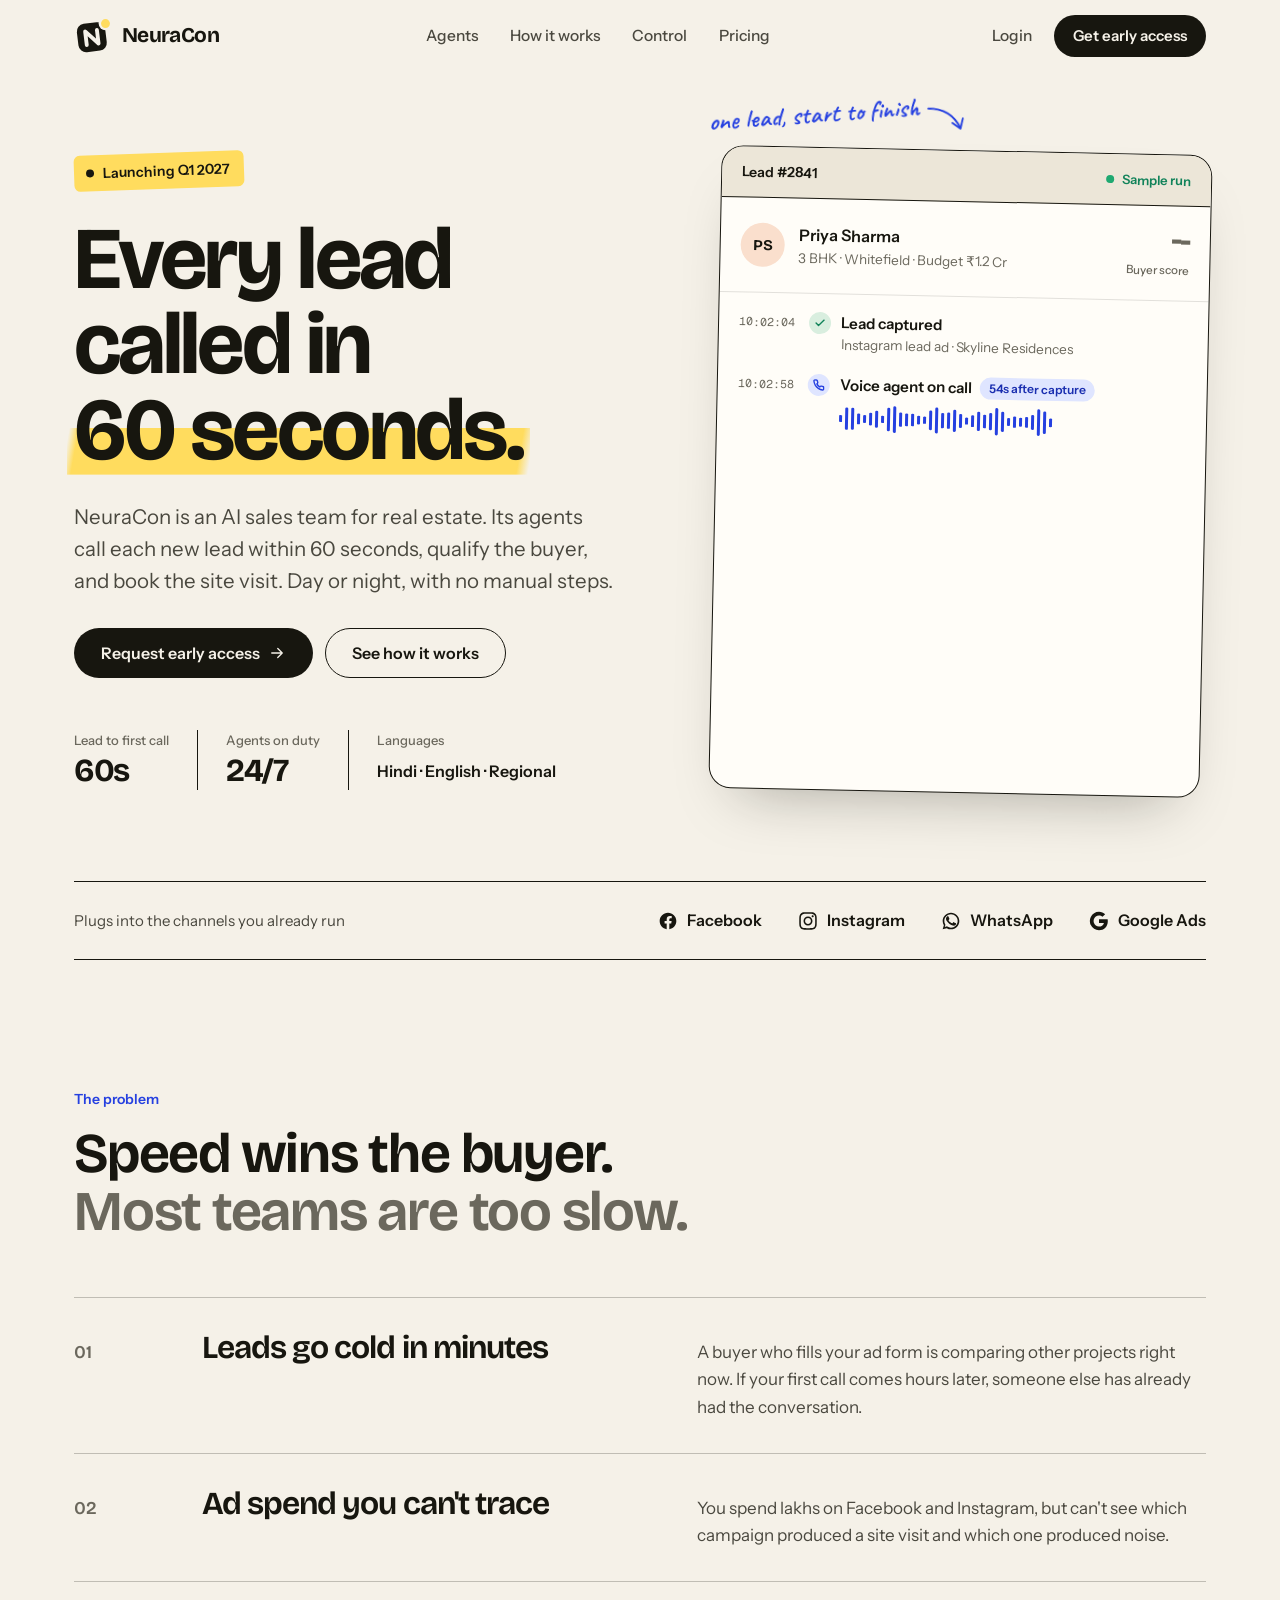
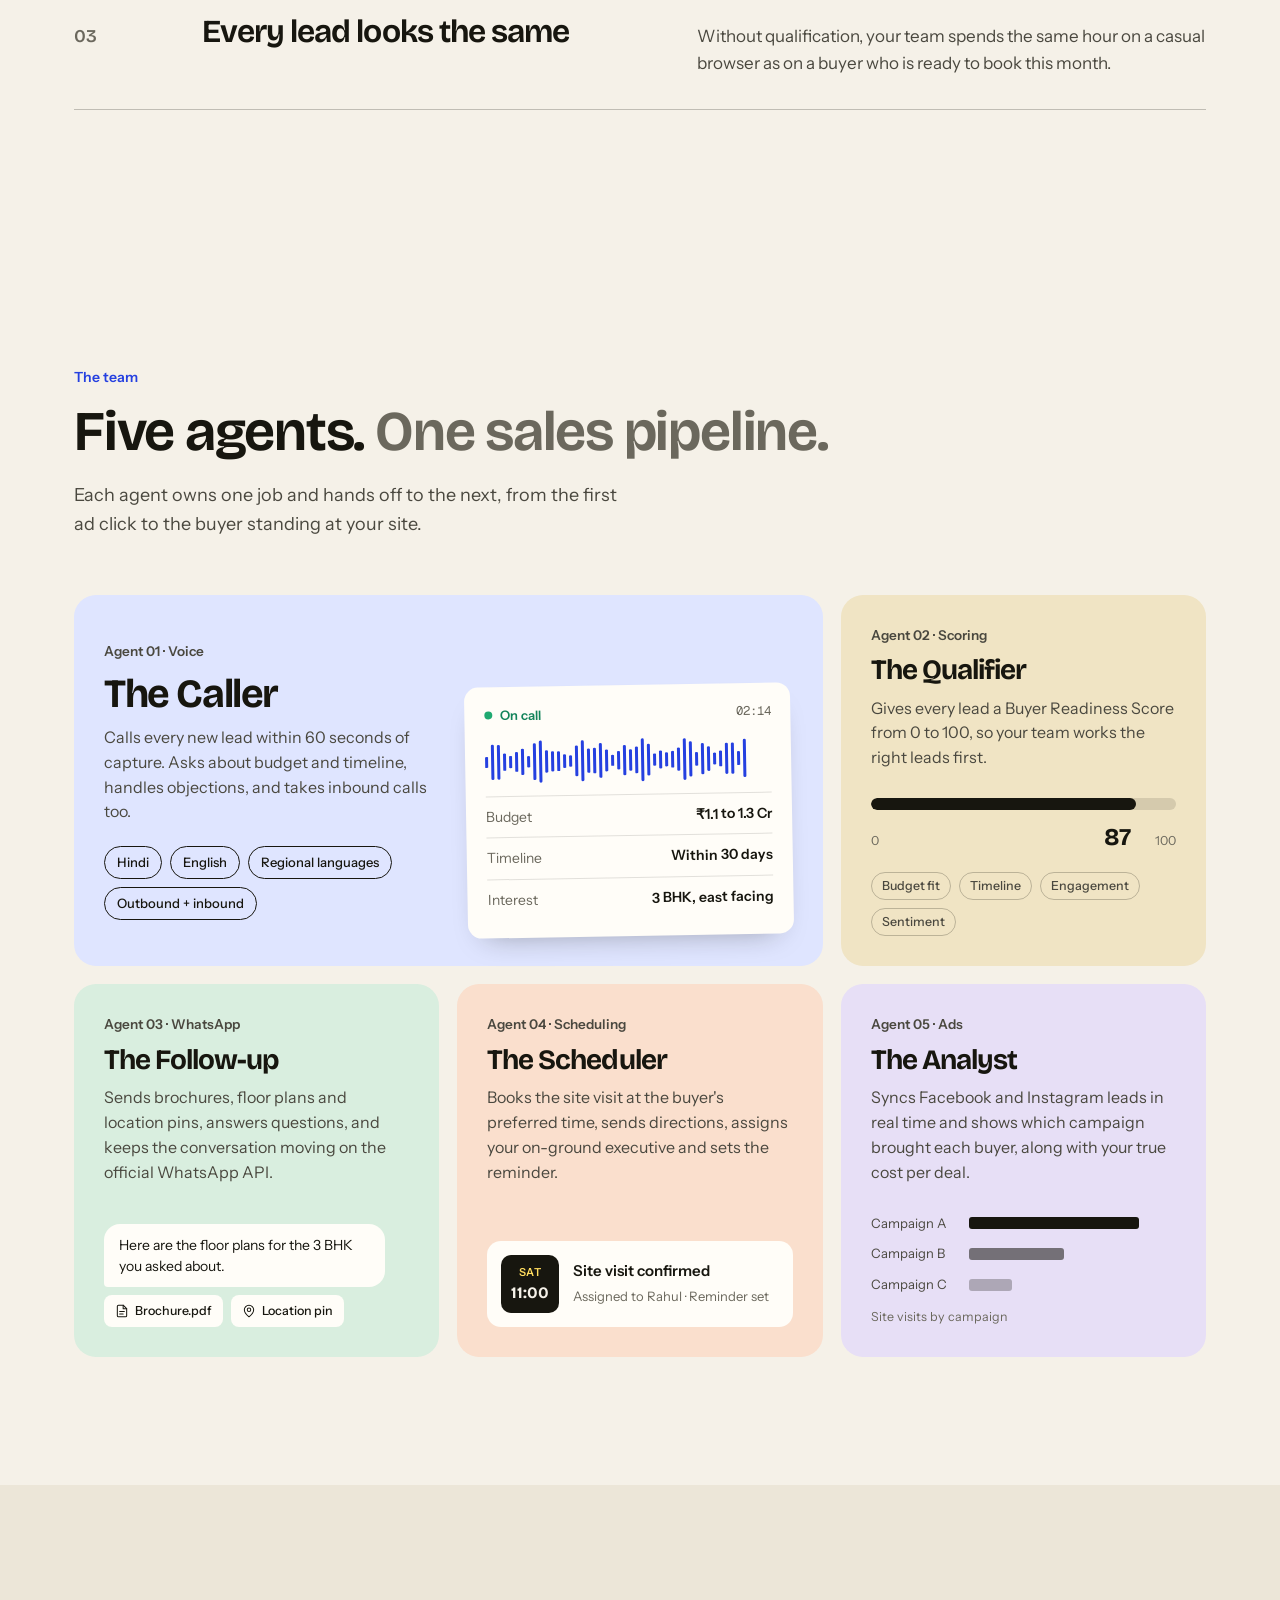
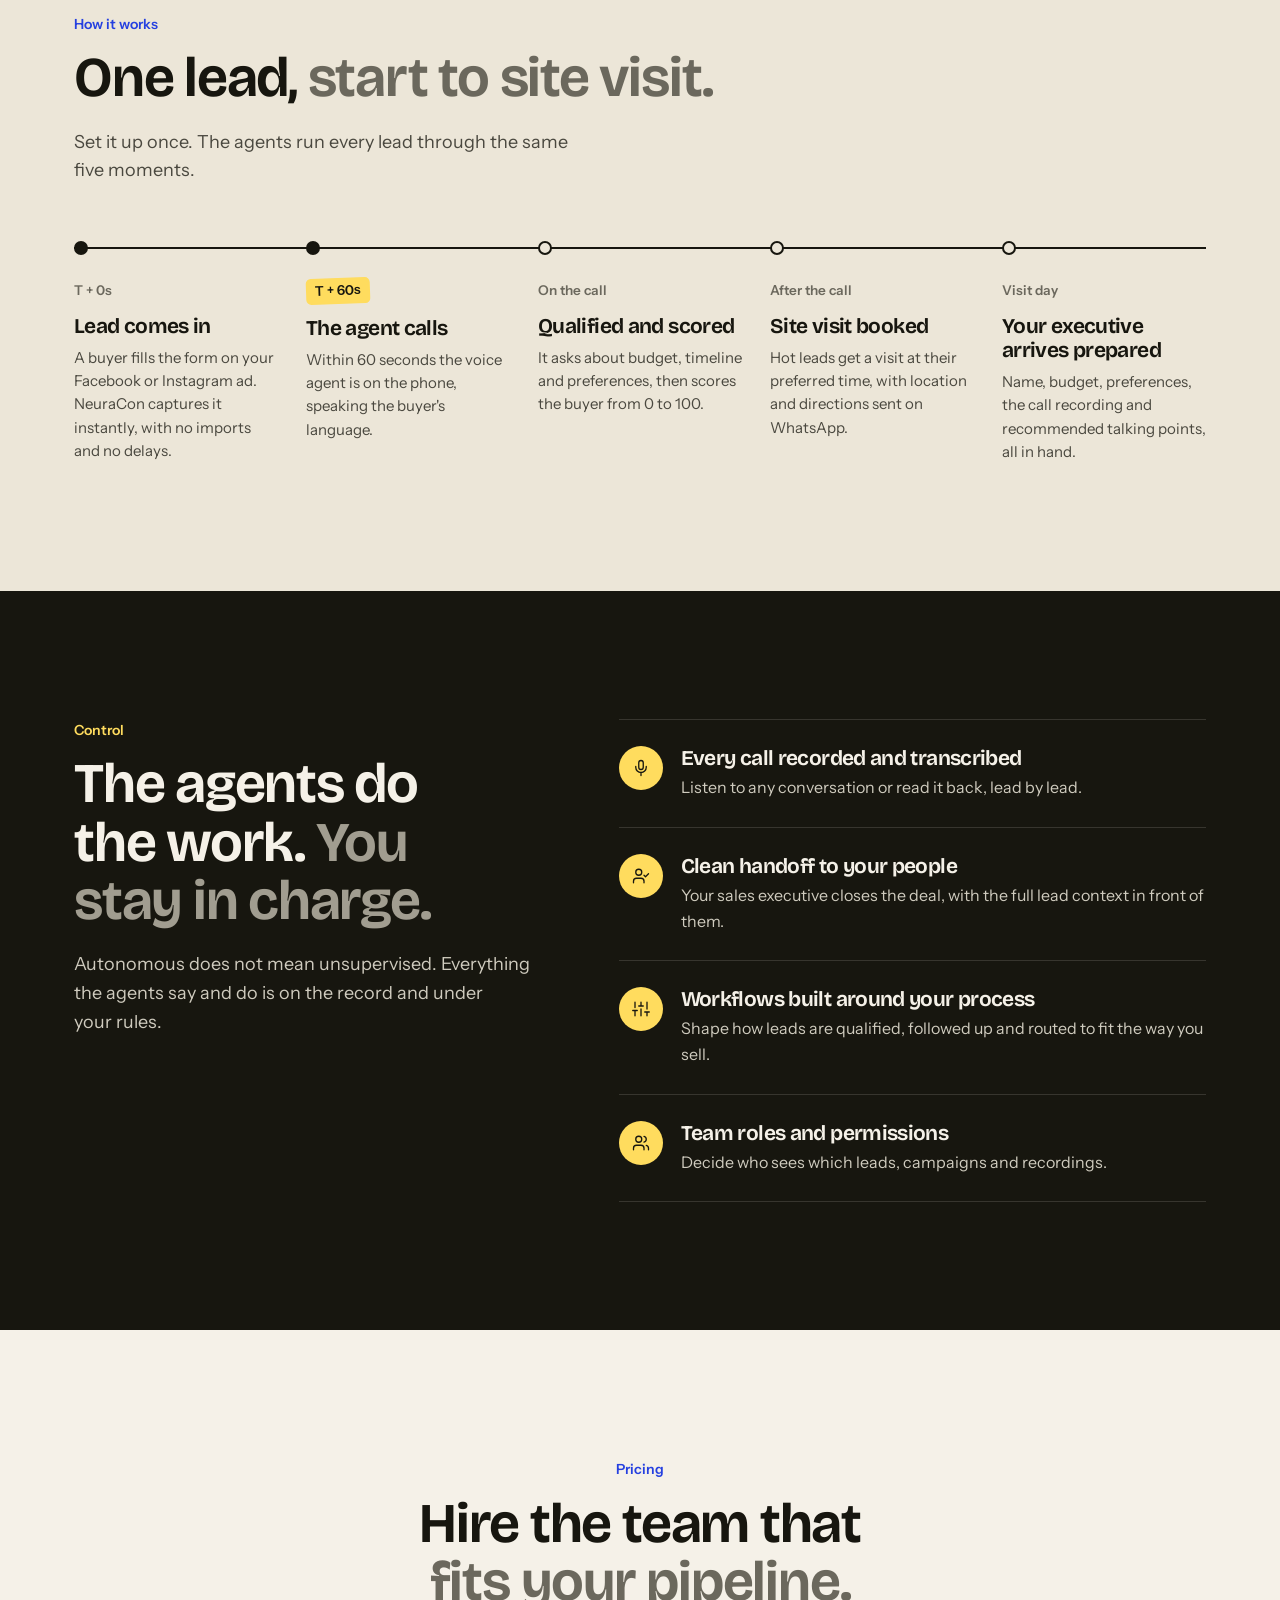
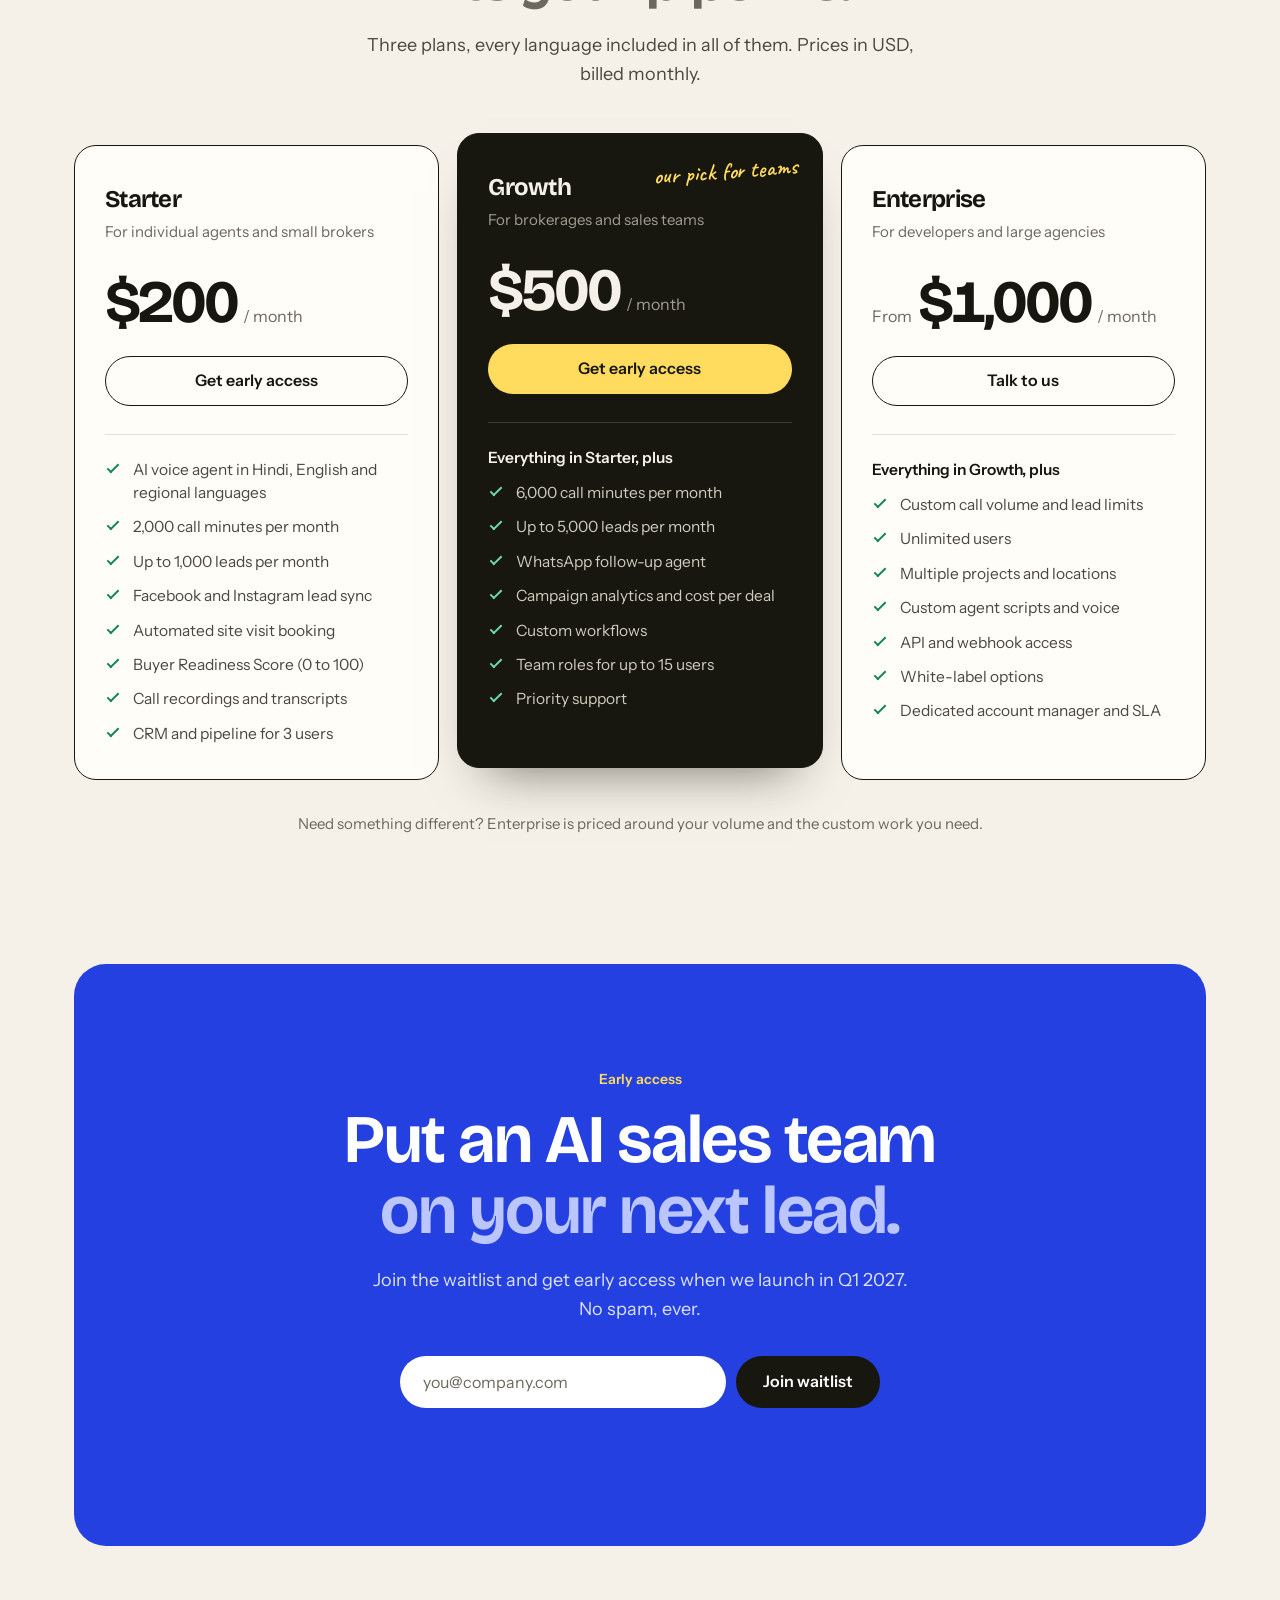
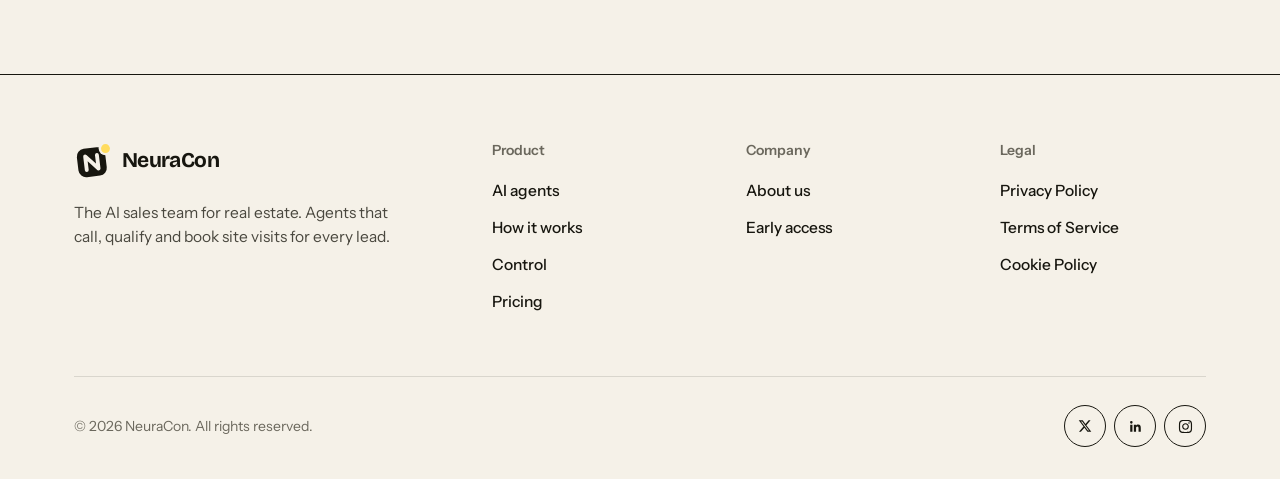
==== commit e3cc3cff: "v0.5 - more generous pricing, new About page - Pricing: higher call minute, lead and seat limits; al" ====
--- a/WebLanding/index.html
+++ b/WebLanding/index.html
@@ -170,7 +170,6 @@
           </li>
         </ol>
 
-        <figcaption>Illustrative run with sample data.</figcaption>
       </figure>
       </div>
     </div>
@@ -413,7 +412,7 @@
       <div class="section-head is-center reveal">
         <span class="section-label">Pricing</span>
         <h2 class="section-title">Hire the team that <em>fits your pipeline.</em></h2>
-        <p class="section-subtitle">Three plans. Prices in USD, billed monthly. Plans open at launch.</p>
+        <p class="section-subtitle">Three plans, every language included in all of them. Prices in USD, billed monthly.</p>
       </div>
 
       <div class="plans">
@@ -423,13 +422,14 @@
           <div class="plan-price"><span class="amt">$200</span><span class="per">/ month</span></div>
           <a href="#waitlist" class="btn btn-secondary btn-block">Get early access</a>
           <ul class="plan-list">
-            <li>AI voice agent in Hindi and English</li>
-            <li>1,000 call minutes per month</li>
-            <li>Up to 500 leads per month</li>
+            <li>AI voice agent in Hindi, English and regional languages</li>
+            <li>2,000 call minutes per month</li>
+            <li>Up to 1,000 leads per month</li>
             <li>Facebook and Instagram lead sync</li>
             <li>Automated site visit booking</li>
+            <li>Buyer Readiness Score (0 to 100)</li>
             <li>Call recordings and transcripts</li>
-            <li>CRM and pipeline for 1 user</li>
+            <li>CRM and pipeline for 3 users</li>
           </ul>
         </article>
 
@@ -441,13 +441,13 @@
           <a href="#waitlist" class="btn btn-primary btn-block">Get early access</a>
           <ul class="plan-list">
             <li class="plan-plus">Everything in Starter, plus</li>
-            <li>3,000 call minutes per month</li>
-            <li>Up to 2,000 leads per month</li>
+            <li>6,000 call minutes per month</li>
+            <li>Up to 5,000 leads per month</li>
             <li>WhatsApp follow-up agent</li>
-            <li>Buyer Readiness Score (0 to 100)</li>
-            <li>Regional language calling</li>
             <li>Campaign analytics and cost per deal</li>
-            <li>Team roles for up to 10 users</li>
+            <li>Custom workflows</li>
+            <li>Team roles for up to 15 users</li>
+            <li>Priority support</li>
           </ul>
         </article>
 
@@ -459,12 +459,12 @@
           <ul class="plan-list">
             <li class="plan-plus">Everything in Growth, plus</li>
             <li>Custom call volume and lead limits</li>
+            <li>Unlimited users</li>
             <li>Multiple projects and locations</li>
-            <li>Custom workflows and agent scripts</li>
+            <li>Custom agent scripts and voice</li>
             <li>API and webhook access</li>
             <li>White-label options</li>
-            <li>Dedicated account manager</li>
-            <li>SLA and priority support</li>
+            <li>Dedicated account manager and SLA</li>
           </ul>
         </article>
       </div>
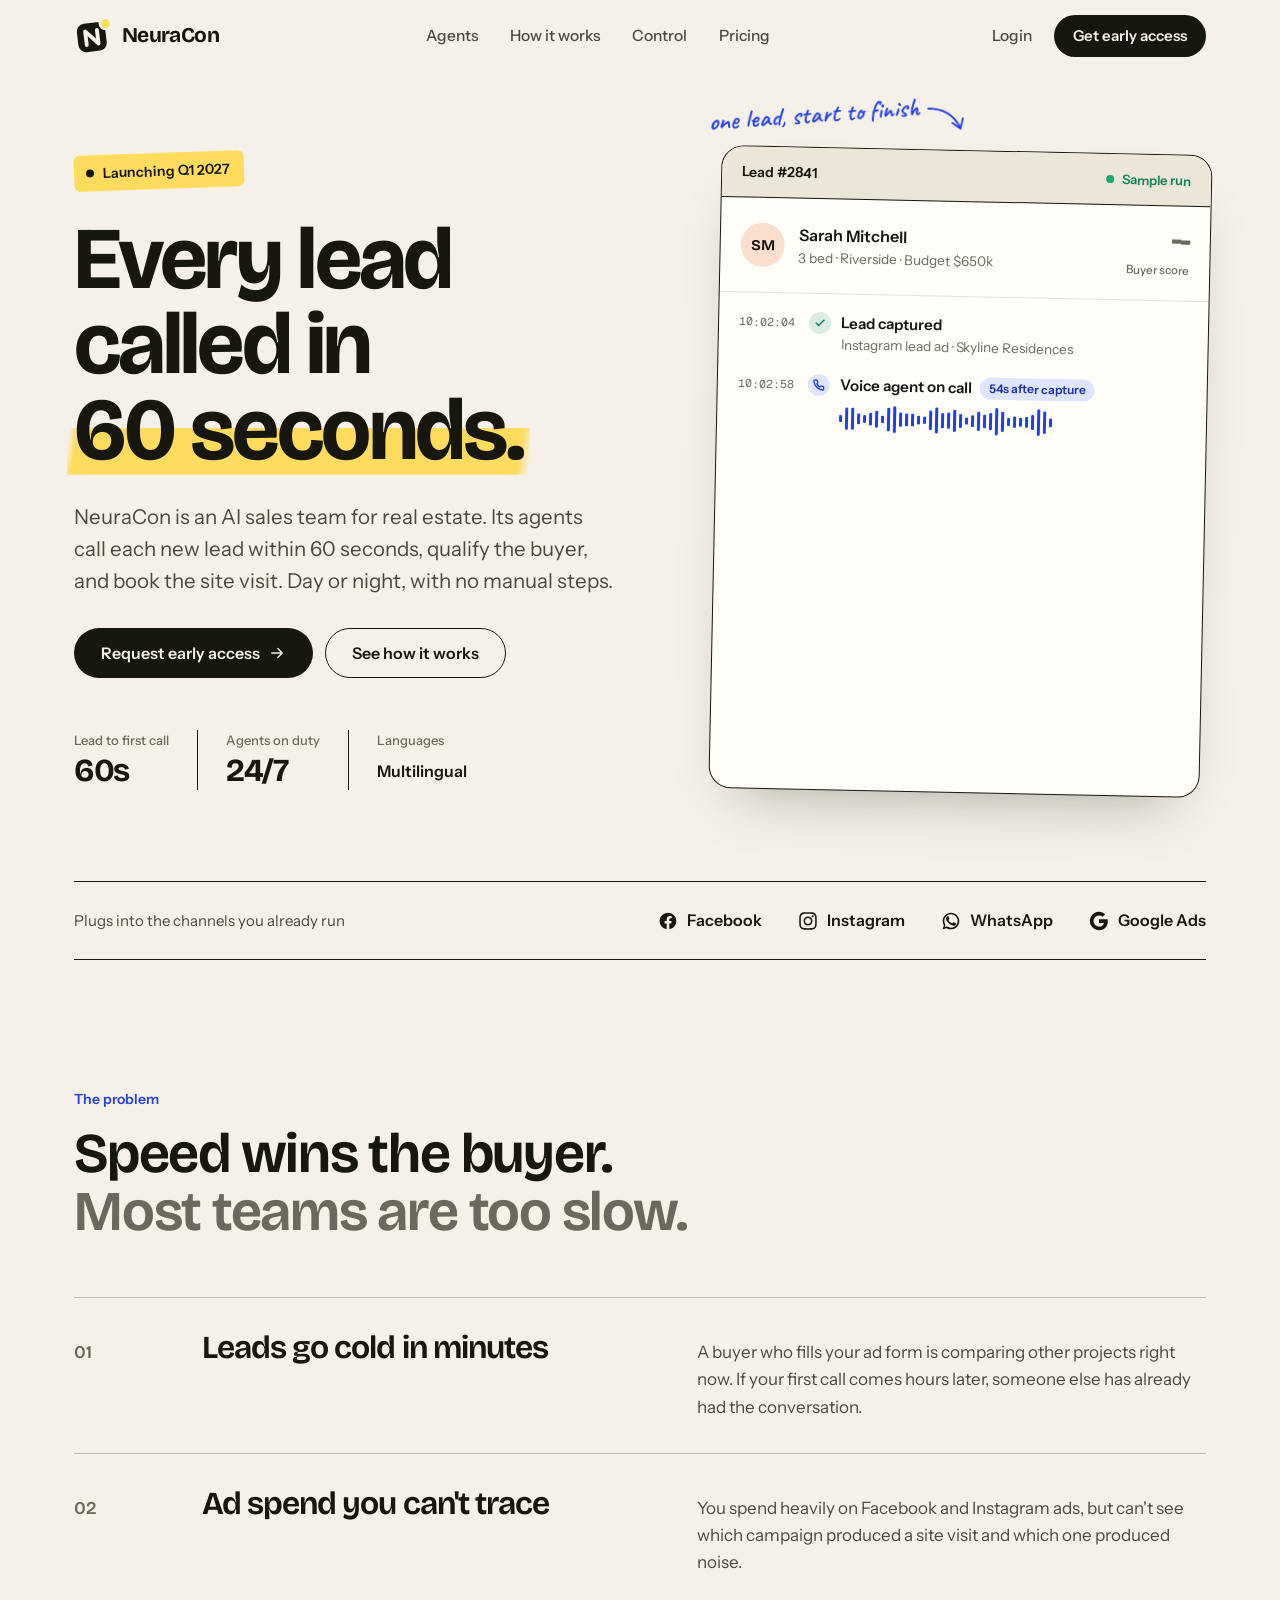
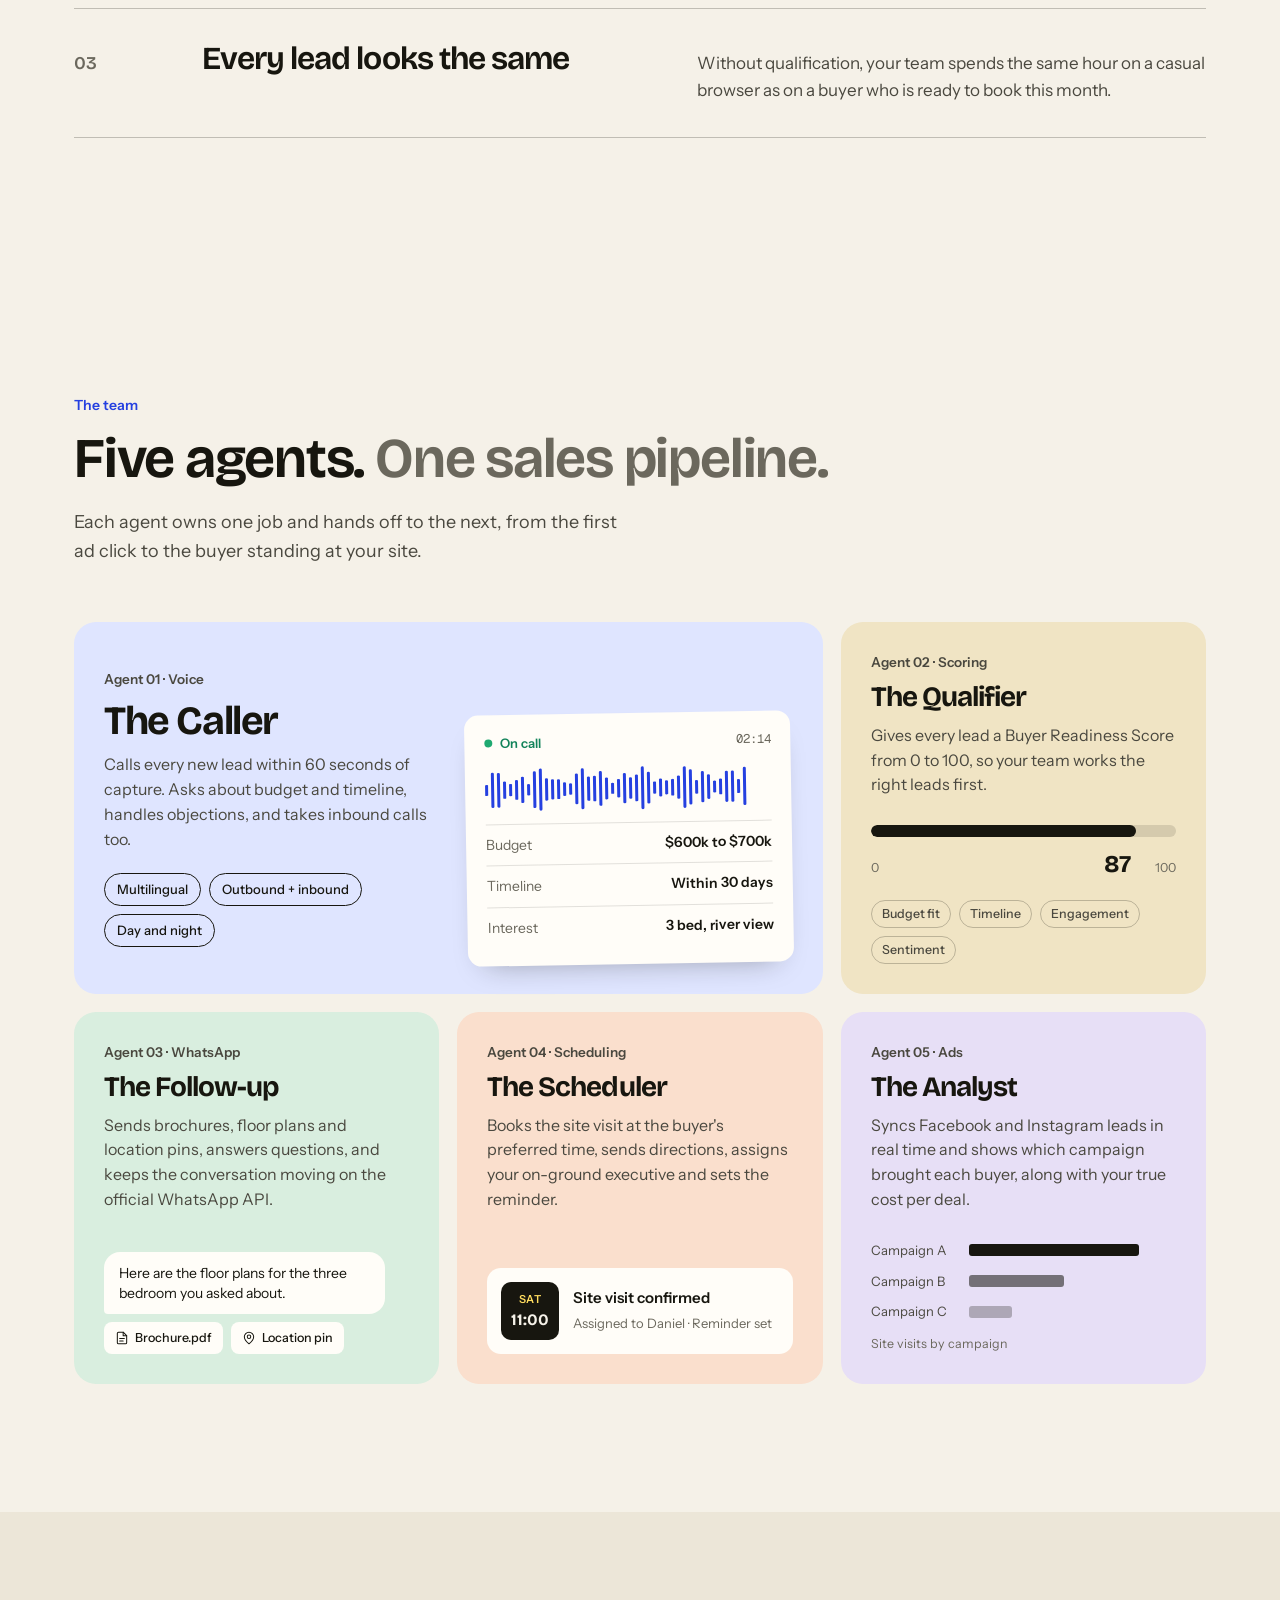
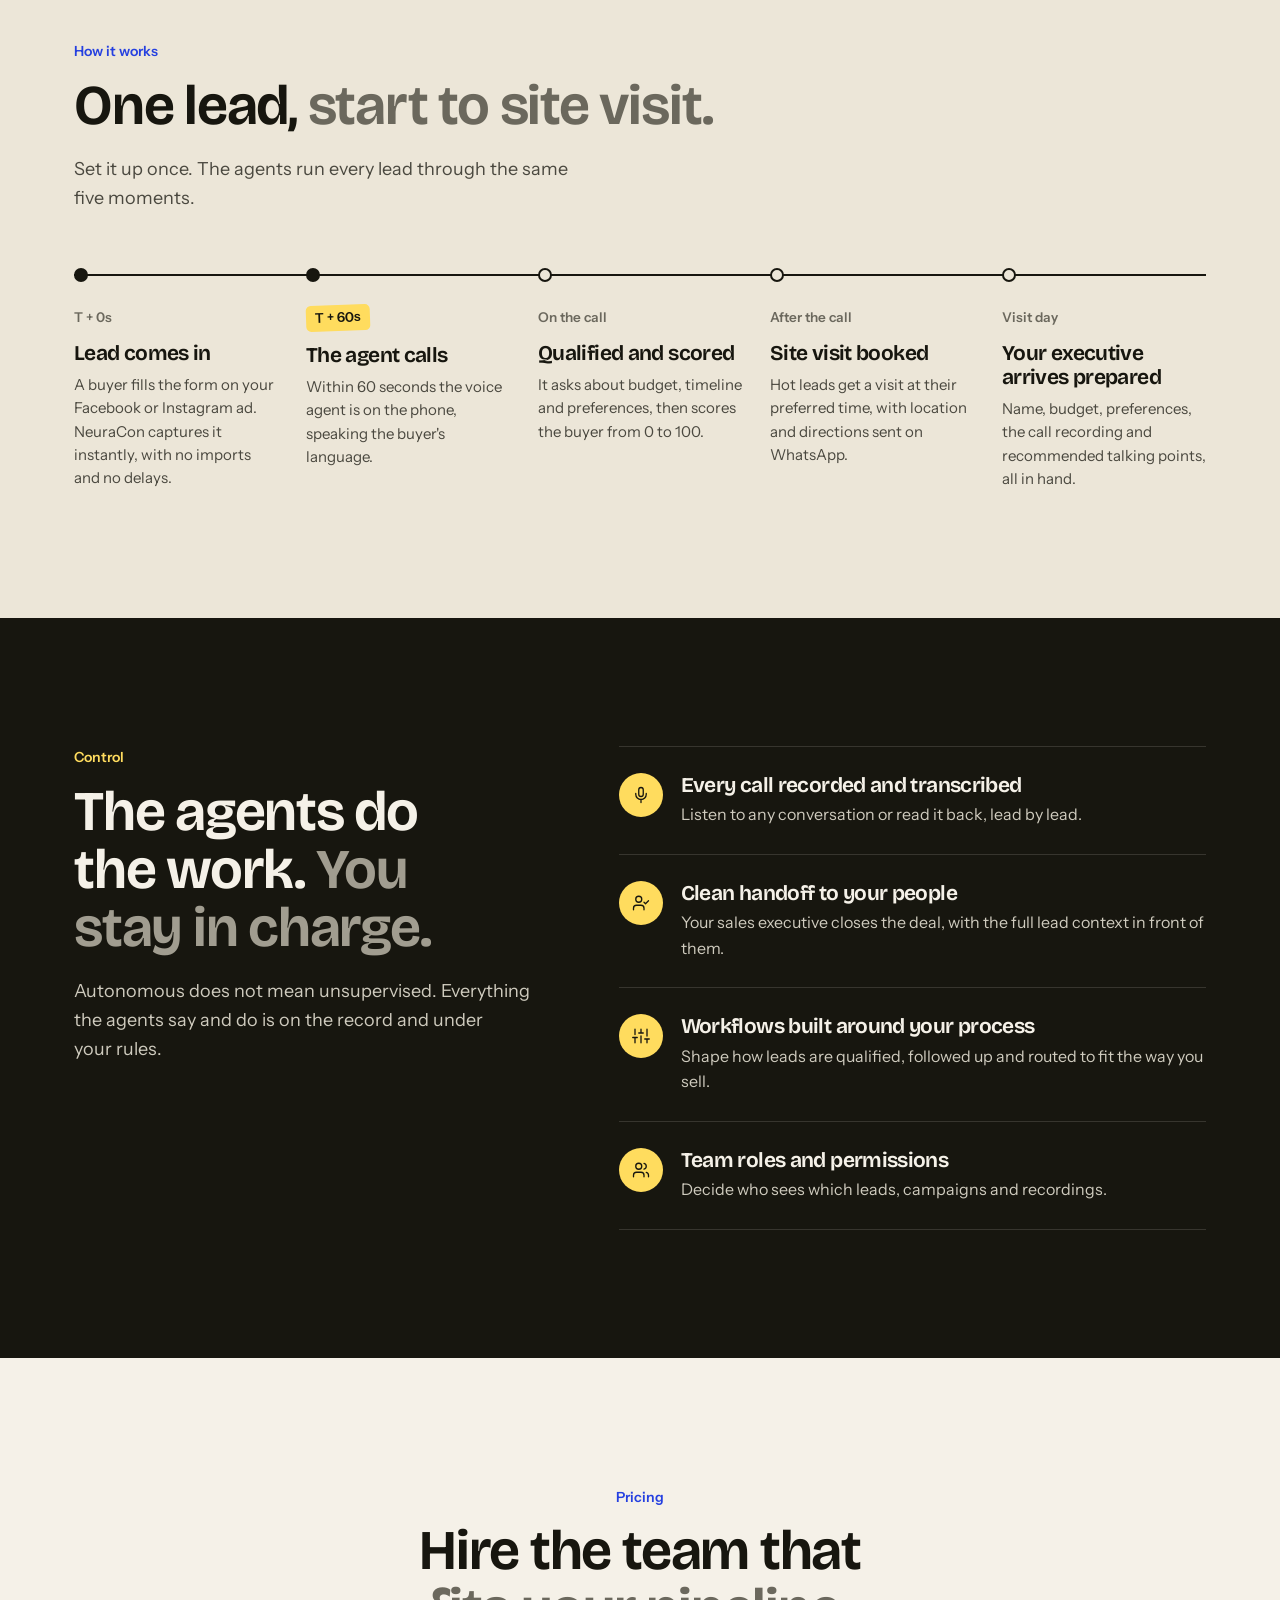
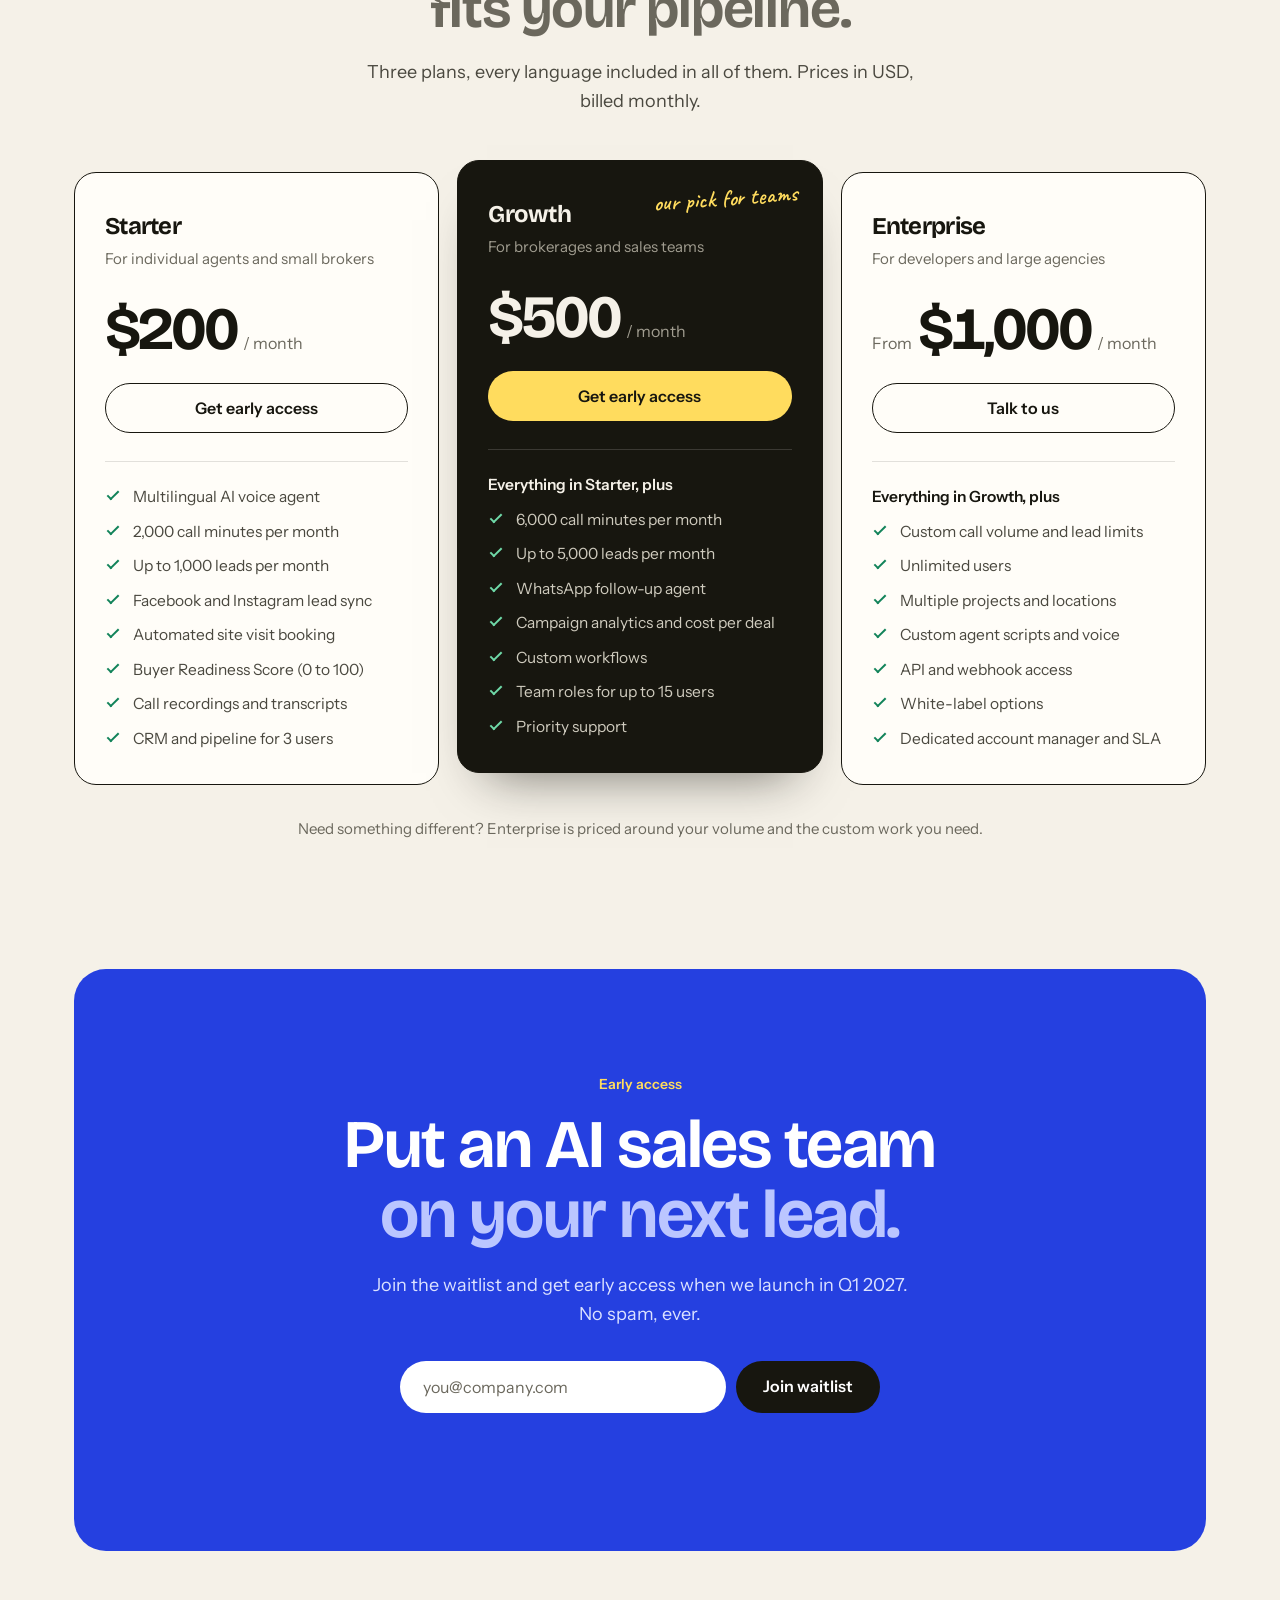
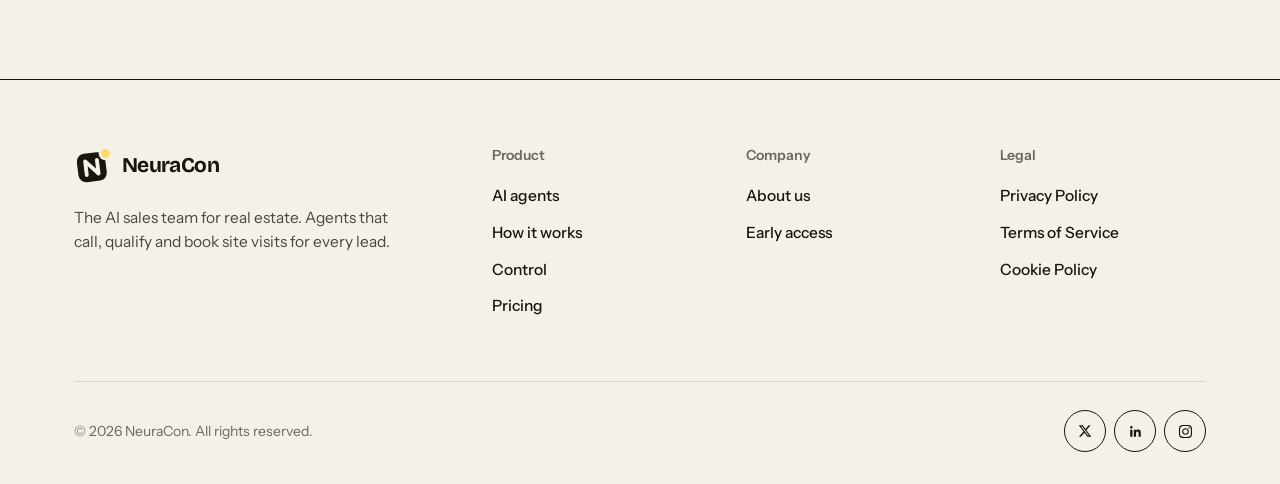
==== commit ff1b1b62: "v0.6 - make the site global - Demo lead, transcript, currency and names are no longer India specific" ====
--- a/WebLanding/index.html
+++ b/WebLanding/index.html
@@ -4,7 +4,7 @@
   <meta charset="UTF-8">
   <meta name="viewport" content="width=device-width, initial-scale=1.0">
   <title>NeuraCon | The AI Sales Team for Real Estate</title>
-  <meta name="description" content="NeuraCon's AI agents call every new real estate lead within 60 seconds, qualify the buyer, and book the site visit, in Hindi, English and regional languages.">
+  <meta name="description" content="NeuraCon's AI agents call every new real estate lead within 60 seconds, qualify the buyer, and book the site visit, in the buyer's own language.">
   <meta name="keywords" content="NeuraCon, AI sales agents, AI voice agent, real estate, lead qualification, WhatsApp automation, site visit booking, lead scoring">
   <meta name="theme-color" content="#F5F1E8">
 
@@ -87,7 +87,7 @@
           </div>
           <div>
             <dt>Languages</dt>
-            <dd class="is-text">Hindi · English · Regional</dd>
+            <dd class="is-text">Multilingual</dd>
           </div>
         </dl>
       </div>
@@ -104,10 +104,10 @@
         </div>
 
         <div class="run-lead">
-          <div class="avatar" aria-hidden="true">PS</div>
+          <div class="avatar" aria-hidden="true">SM</div>
           <div class="run-lead-info">
-            <strong>Priya Sharma</strong>
-            <span>3 BHK · Whitefield · Budget ₹1.2 Cr</span>
+            <strong>Sarah Mitchell</strong>
+            <span>3 bed · Riverside · Budget $650k</span>
           </div>
           <div class="score">
             <span class="score-num" data-score="87">87</span>
@@ -133,11 +133,11 @@
               <div class="wave" aria-hidden="true"></div>
               <div class="say" data-step data-delay="1400">
                 <span class="who">Agent</span>
-                <p lang="hi-Latn">Namaste Priya ji, main Skyline Residences se bol rahi hoon. Aap 3 BHK dekh rahi hain?</p>
+                <p>Hi Sarah, this is Skyline Residences. Are you still looking for a three bedroom?</p>
               </div>
               <div class="say is-lead" data-step data-delay="1900">
-                <span class="who">Priya</span>
-                <p lang="hi-Latn">Haan, is mahine site dekhna chahti hoon.</p>
+                <span class="who">Sarah</span>
+                <p>Yes, I would like to see it this month.</p>
               </div>
             </div>
           </li>
@@ -156,7 +156,7 @@
             <span class="run-ico" aria-hidden="true"><svg class="i" viewBox="0 0 24 24"><path d="M20 6 9 17l-5-5"/></svg></span>
             <div class="run-body">
               <b>Site visit booked</b>
-              <span>Saturday, 11:00 AM · Assigned to Rahul</span>
+              <span>Saturday, 11:00 AM · Assigned to Daniel</span>
             </div>
           </li>
 
@@ -217,7 +217,7 @@
         <article class="problem reveal">
           <span class="problem-n">02</span>
           <h3>Ad spend you can't trace</h3>
-          <p>You spend lakhs on Facebook and Instagram, but can't see which campaign produced a site visit and which one produced noise.</p>
+          <p>You spend heavily on Facebook and Instagram ads, but can't see which campaign produced a site visit and which one produced noise.</p>
         </article>
         <article class="problem reveal">
           <span class="problem-n">03</span>
@@ -244,10 +244,9 @@
             <h3>The Caller</h3>
             <p>Calls every new lead within 60 seconds of capture. Asks about budget and timeline, handles objections, and takes inbound calls too.</p>
             <ul class="chips">
-              <li>Hindi</li>
-              <li>English</li>
-              <li>Regional languages</li>
+              <li>Multilingual</li>
               <li>Outbound + inbound</li>
+              <li>Day and night</li>
             </ul>
           </div>
           <div class="agent-visual" aria-hidden="true">
@@ -257,9 +256,9 @@
                 <span class="call-time">02:14</span>
               </div>
               <div class="wave wave-lg"></div>
-              <div class="call-line"><span>Budget</span><b>₹1.1 to 1.3 Cr</b></div>
+              <div class="call-line"><span>Budget</span><b>$600k to $700k</b></div>
               <div class="call-line"><span>Timeline</span><b>Within 30 days</b></div>
-              <div class="call-line"><span>Interest</span><b>3 BHK, east facing</b></div>
+              <div class="call-line"><span>Interest</span><b>3 bed, river view</b></div>
             </div>
           </div>
         </article>
@@ -285,7 +284,7 @@
           <h3>The Follow-up</h3>
           <p>Sends brochures, floor plans and location pins, answers questions, and keeps the conversation moving on the official WhatsApp API.</p>
           <div class="agent-visual" aria-hidden="true">
-            <div class="bubble">Here are the floor plans for the 3 BHK you asked about.</div>
+            <div class="bubble">Here are the floor plans for the three bedroom you asked about.</div>
             <div class="attach">
               <span><svg class="i" viewBox="0 0 24 24"><path d="M14 2H6a2 2 0 0 0-2 2v16a2 2 0 0 0 2 2h12a2 2 0 0 0 2-2V8z"/><path d="M14 2v6h6M8 13h8M8 17h6"/></svg>Brochure.pdf</span>
               <span><svg class="i" viewBox="0 0 24 24"><path d="M20 10c0 6-8 12-8 12s-8-6-8-12a8 8 0 0 1 16 0z"/><circle cx="12" cy="10" r="3"/></svg>Location pin</span>
@@ -302,7 +301,7 @@
               <div class="visit-date"><span>Sat</span><b>11:00</b></div>
               <div class="visit-info">
                 <b>Site visit confirmed</b>
-                <span>Assigned to Rahul · Reminder set</span>
+                <span>Assigned to Daniel · Reminder set</span>
               </div>
             </div>
           </div>
@@ -422,7 +421,7 @@
           <div class="plan-price"><span class="amt">$200</span><span class="per">/ month</span></div>
           <a href="#waitlist" class="btn btn-secondary btn-block">Get early access</a>
           <ul class="plan-list">
-            <li>AI voice agent in Hindi, English and regional languages</li>
+            <li>Multilingual AI voice agent</li>
             <li>2,000 call minutes per month</li>
             <li>Up to 1,000 leads per month</li>
             <li>Facebook and Instagram lead sync</li>
